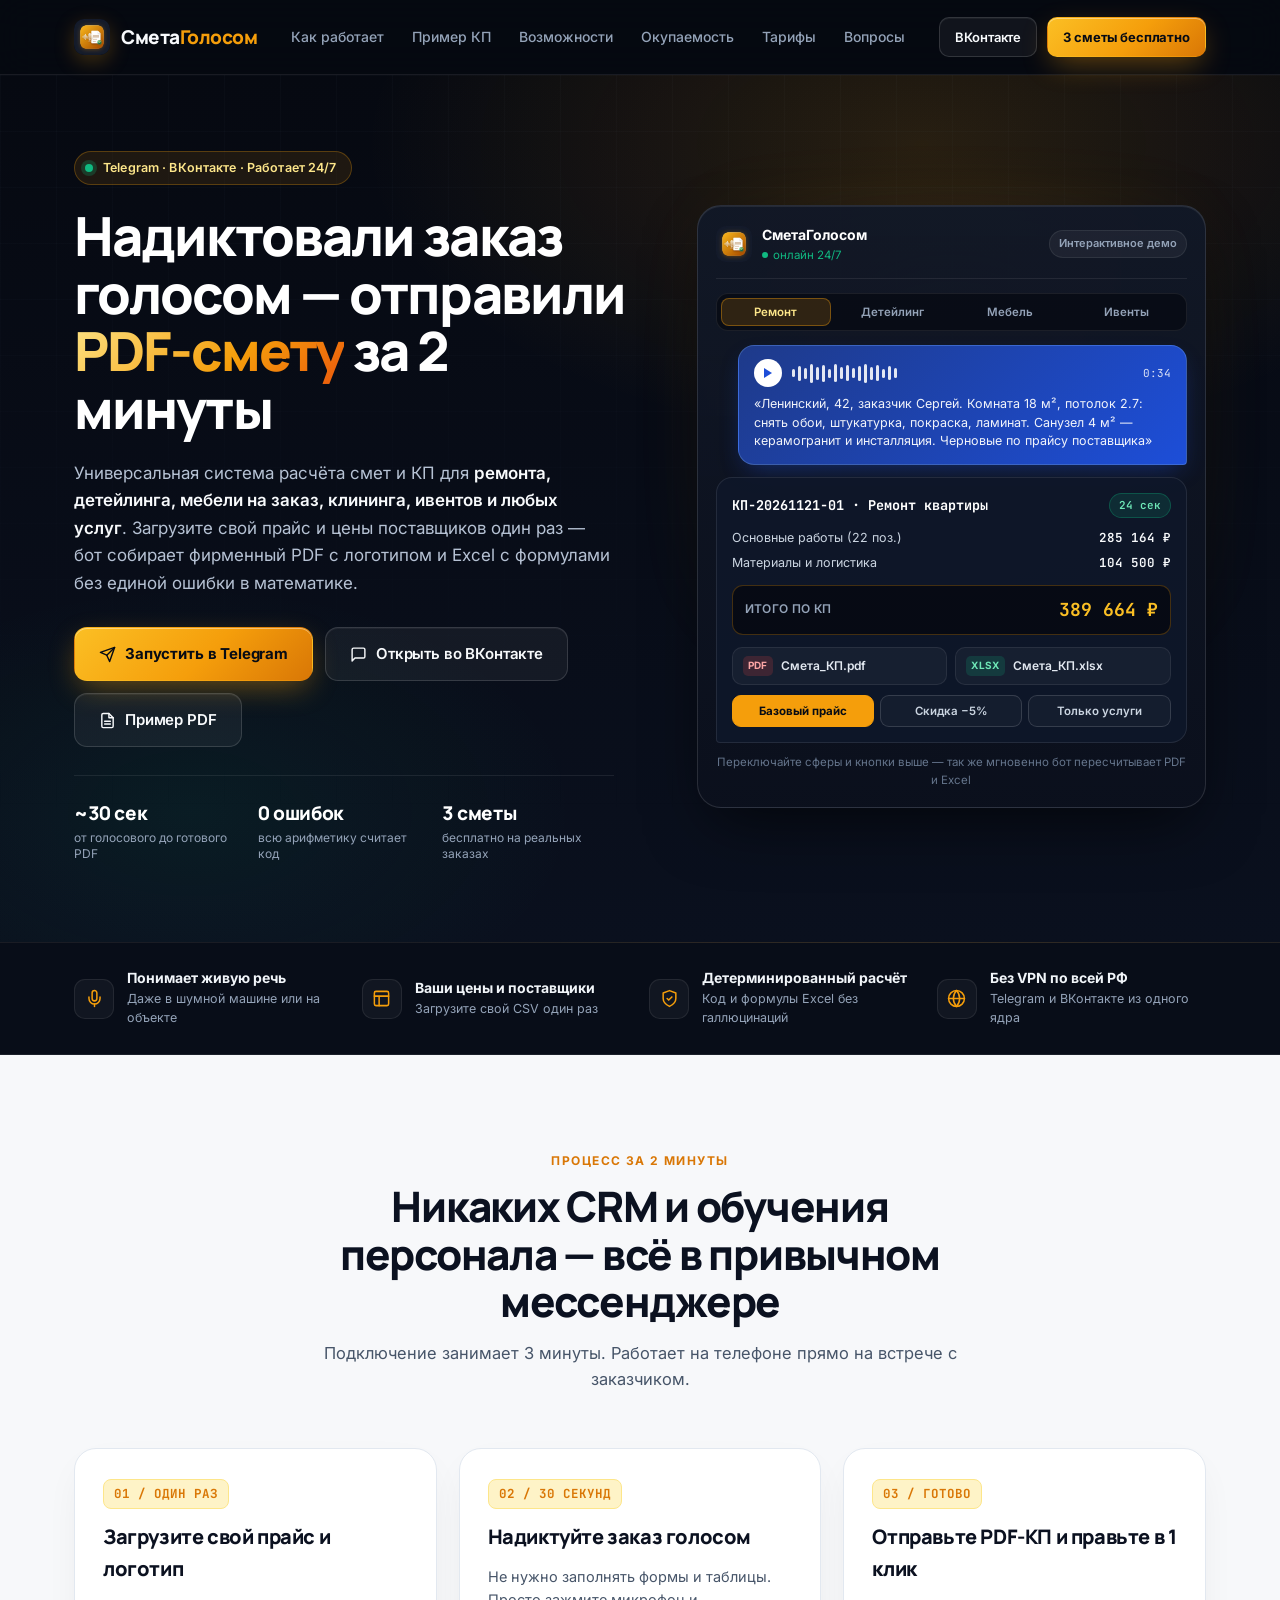
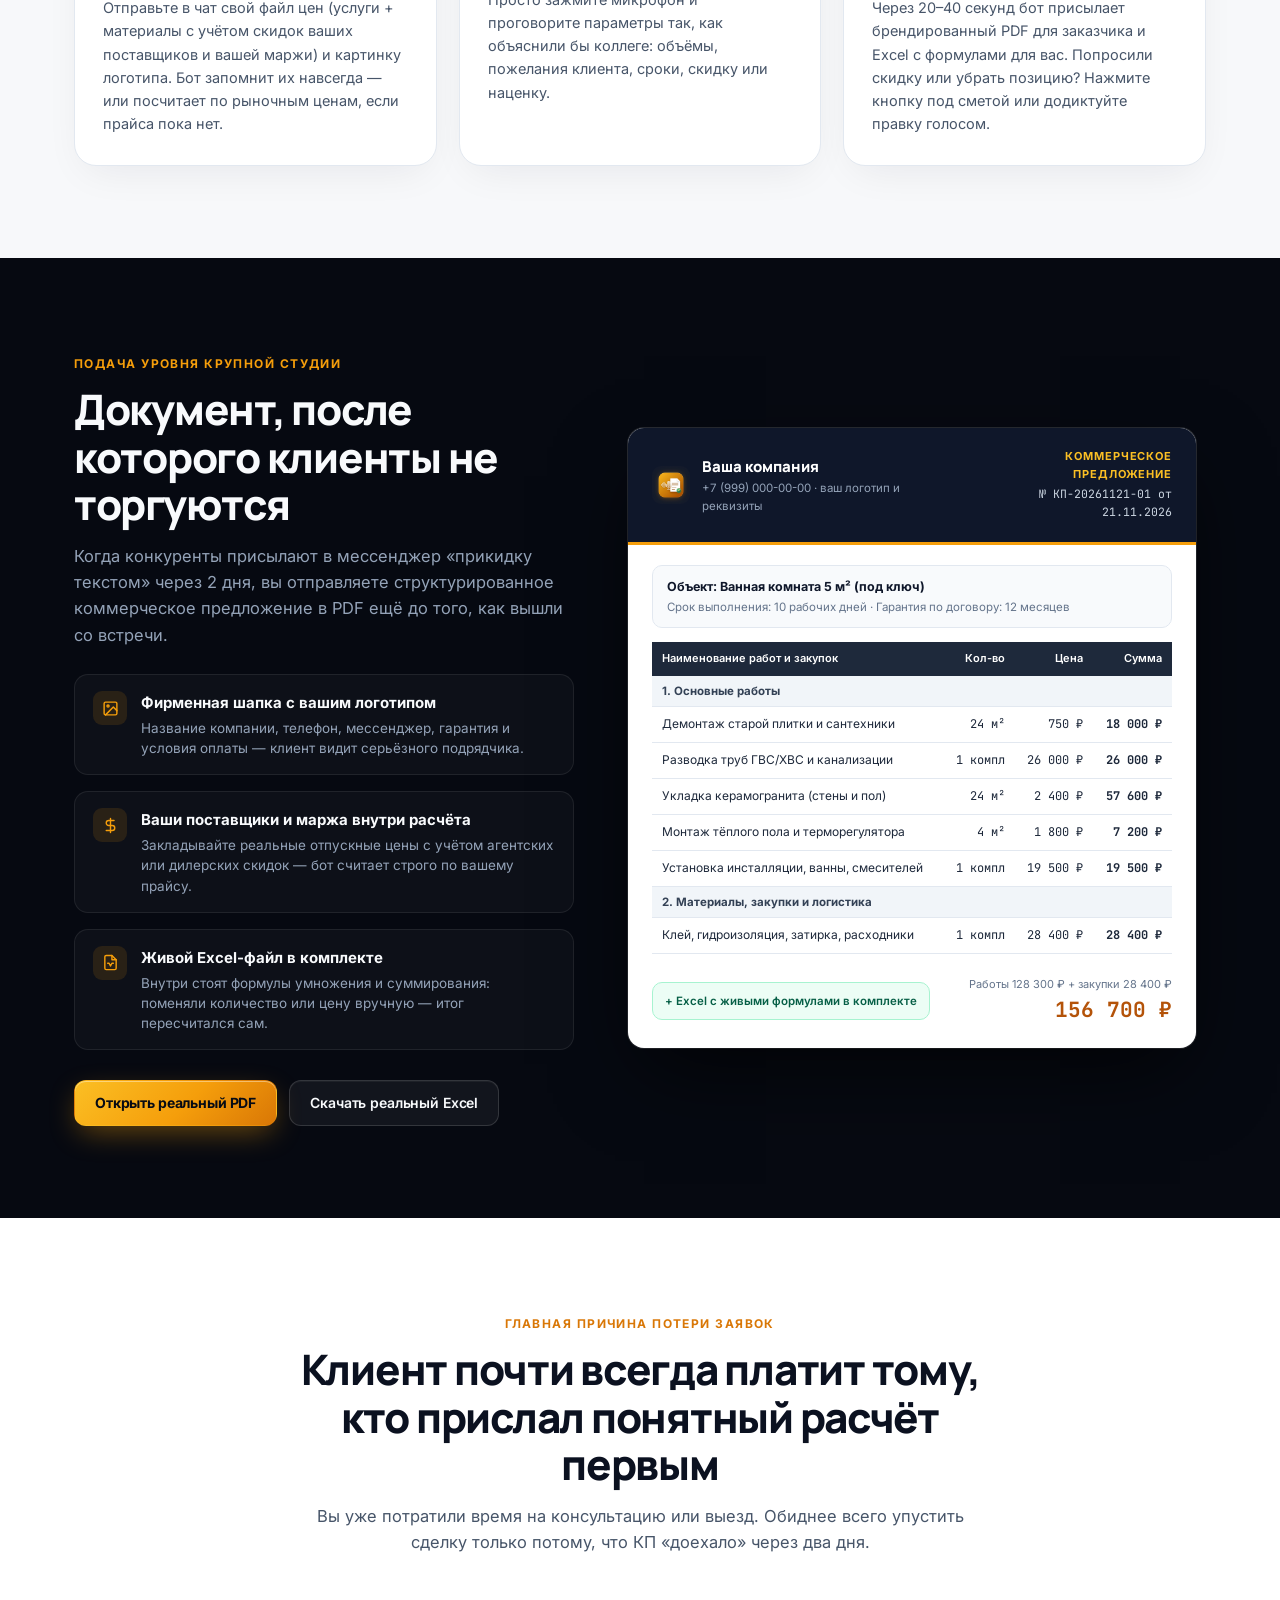
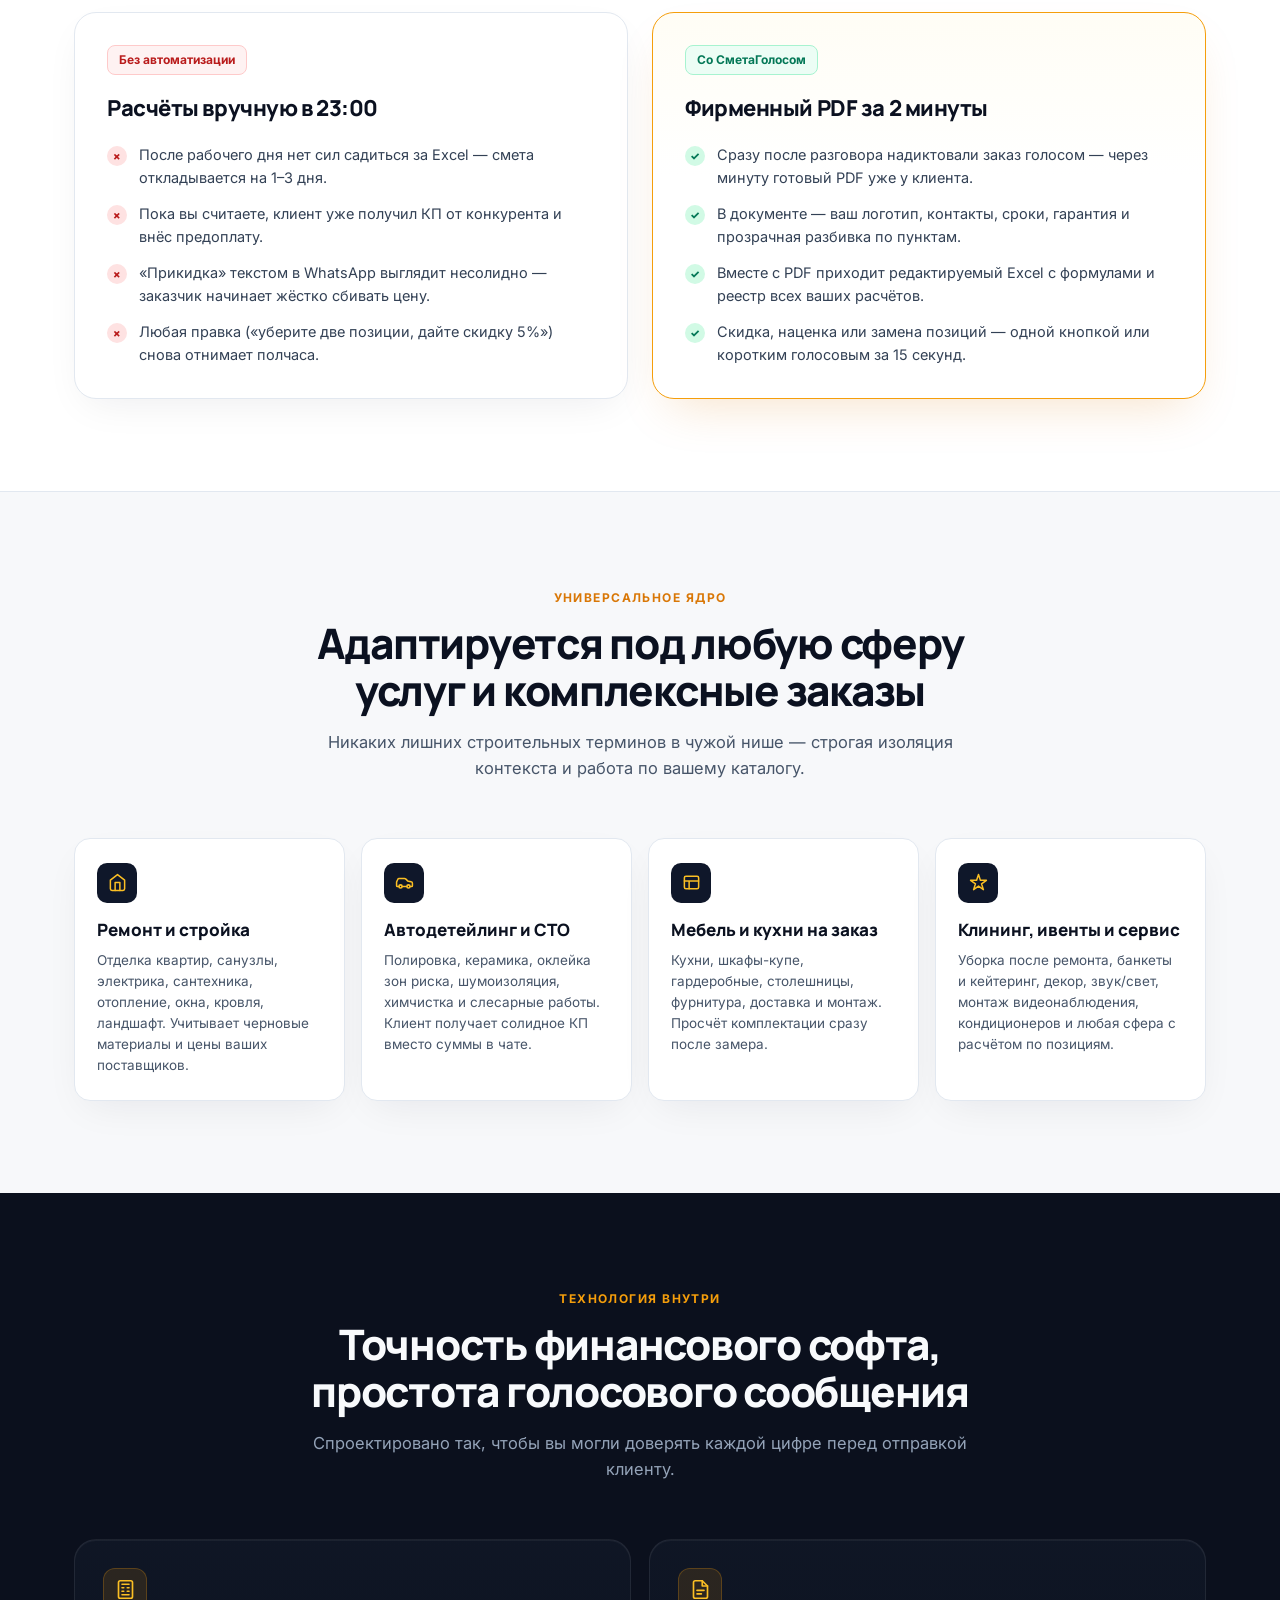
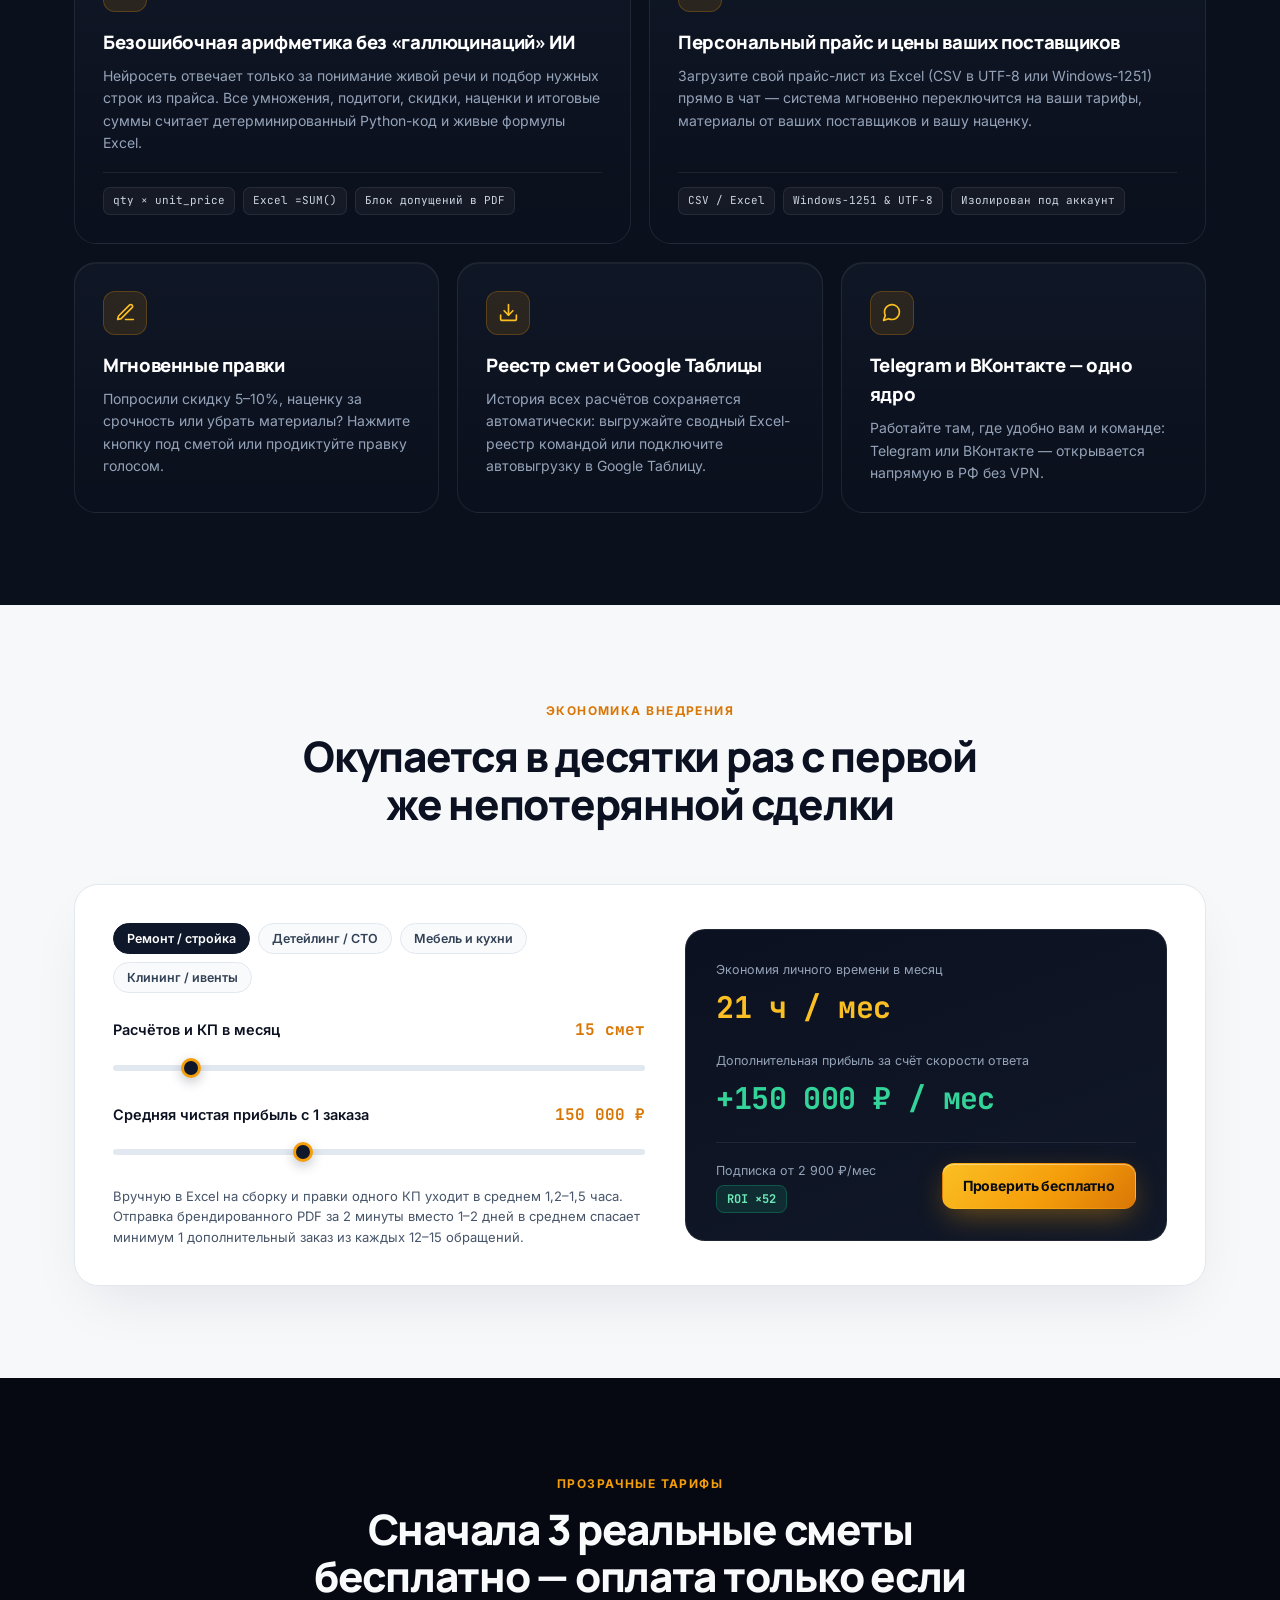
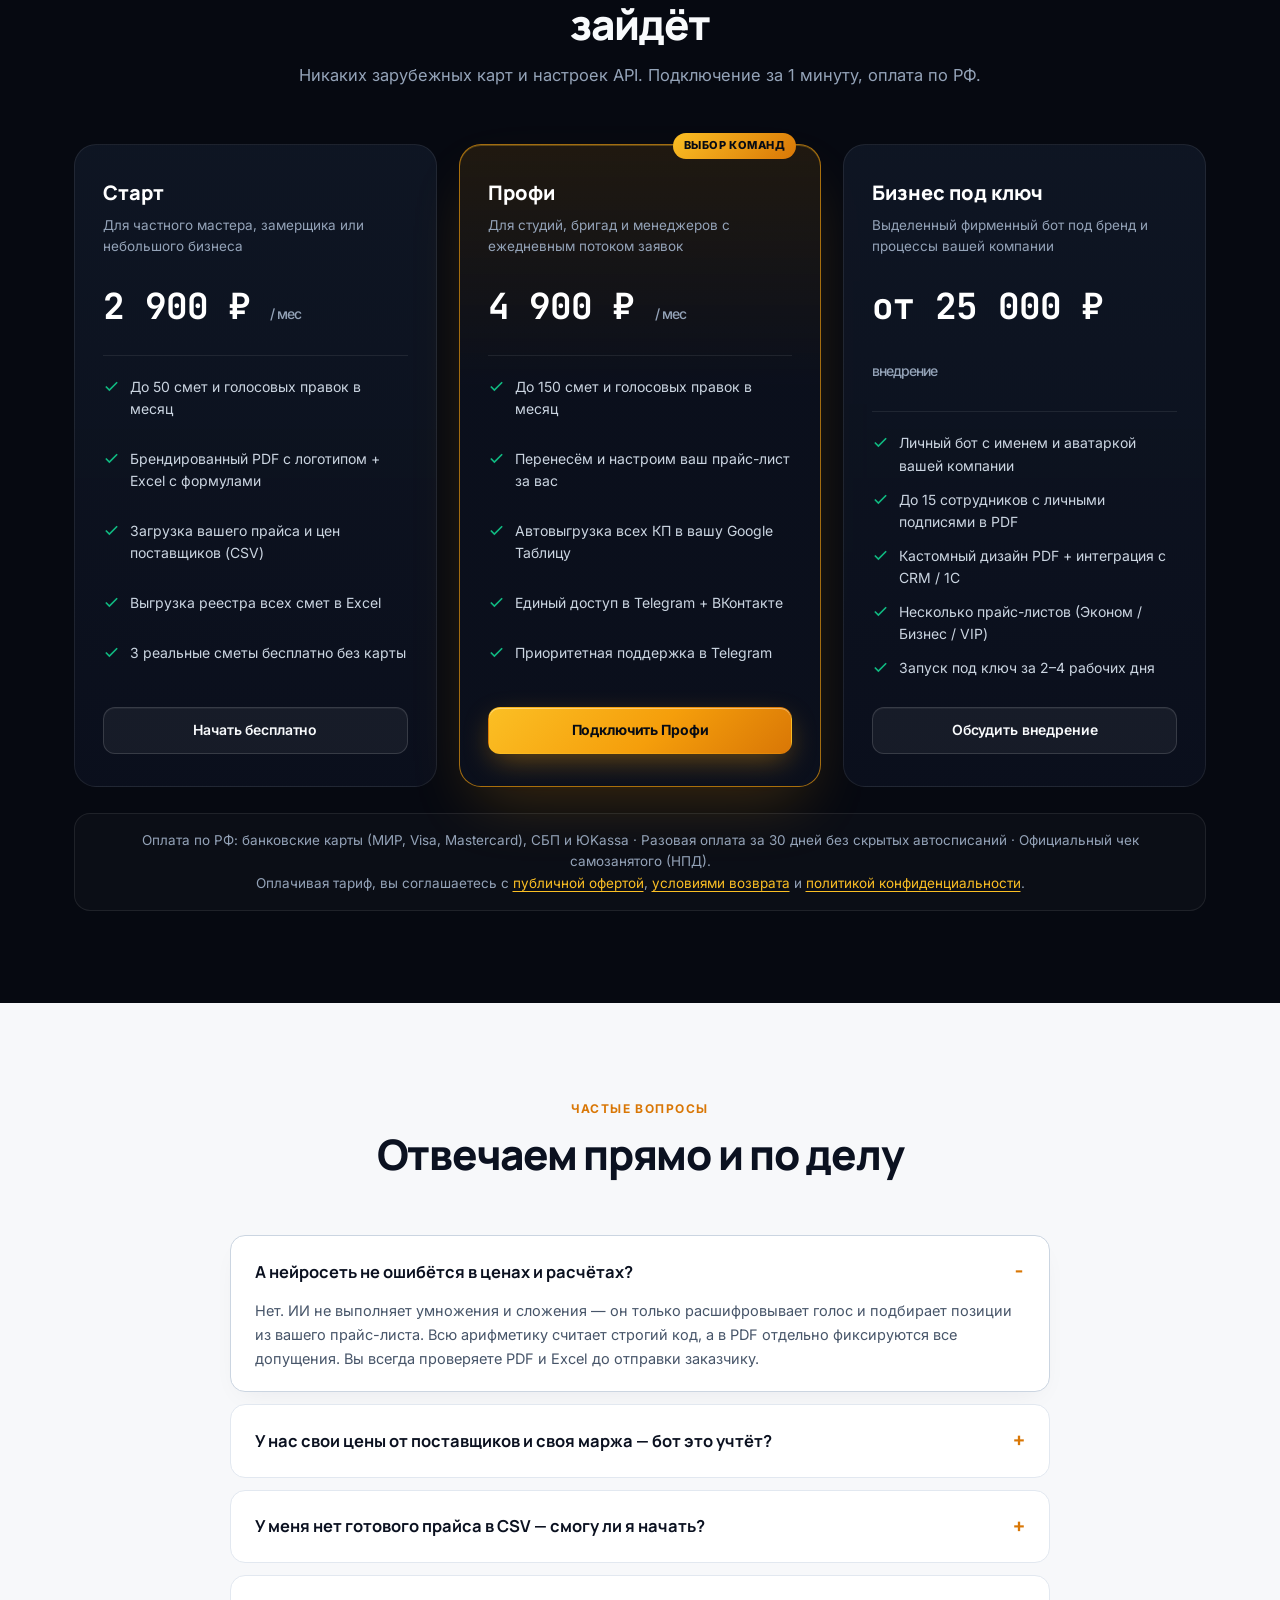
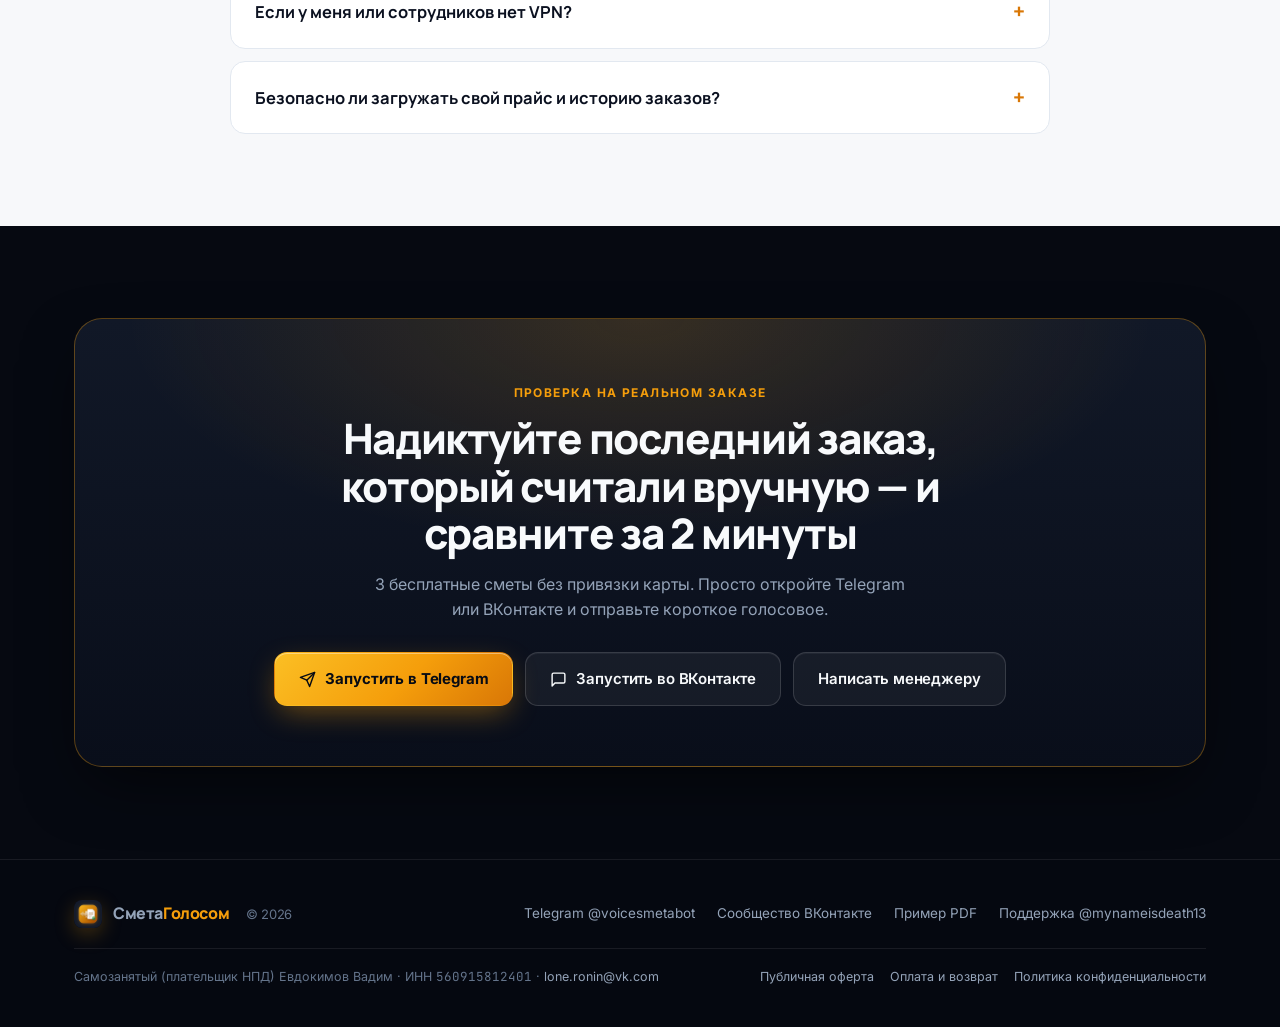
==== index.html @ 9406fbe1 "Add offer.html, privacy.html, and self-employed legal footer for YooKassa" ====
<!DOCTYPE html>
<html lang="ru">
<head>
  <meta charset="UTF-8" />
  <meta name="viewport" content="width=device-width, initial-scale=1.0" />
  <title>СметаГолосом — Профессиональные сметы и КП в PDF из голосового за 2 минуты</title>
  <link rel="icon" type="image/png" href="/favicon.png" />
  <meta property="og:type" content="website" />
  <meta property="og:url" content="https://smetagolosom.ru/" />
  <meta property="og:title" content="СметаГолосом — Смета и КП в PDF за 2 минуты из голосового" />
  <meta property="og:description" content="Надиктуйте заказ голосом в Telegram или ВКонтакте — система посчитает по вашему прайсу и выдаст брендированный PDF с логотипом и Excel с формулами. 3 сметы бесплатно." />
  <meta property="og:image" content="https://smetagolosom.ru/og-preview.jpg" />
  <meta name="description" content="Универсальный сервис автоматизации смет и коммерческих предложений в Telegram и ВКонтакте для ремонта, строительства, детейлинга, мебели, клининга, ивентов и любых услуг." />
  <link rel="preconnect" href="https://fonts.googleapis.com" />
  <link rel="preconnect" href="https://fonts.gstatic.com" crossorigin />
  <link href="https://fonts.googleapis.com/css2?family=Inter:wght@400;500;600;700&family=JetBrains+Mono:wght@500;600;700&family=Manrope:wght@600;700;800&display=swap" rel="stylesheet" />
  <style>
    :root {
      --bg-0: #060911;
      --bg-1: #0B101D;
      --bg-2: #111827;
      --bg-elev: rgba(17, 24, 39, 0.72);
      --surface-light: #F7F8FA;
      --surface-white: #FFFFFF;
      --gold: #F59E0B;
      --gold-bright: #FBBF24;
      --gold-deep: #D97706;
      --gold-soft: rgba(245, 158, 11, 0.12);
      --gold-ring: rgba(245, 158, 11, 0.34);
      --emerald: #10B981;
      --emerald-soft: rgba(16, 185, 129, 0.14);
      --blue-vk: #3B82F6;
      --text-primary: #F8FAFC;
      --text-secondary: #94A3B8;
      --text-tertiary: #64748B;
      --ink-dark: #0B1120;
      --ink-muted: #475569;
      --line-dark: rgba(255, 255, 255, 0.08);
      --line-dark-strong: rgba(255, 255, 255, 0.14);
      --line-light: #E2E8F0;
      --radius-sm: 10px;
      --radius-md: 16px;
      --radius-lg: 22px;
      --radius-xl: 28px;
      --shadow-card: 0 24px 64px -16px rgba(0, 0, 0, 0.65);
      --shadow-soft: 0 14px 40px -12px rgba(11, 17, 32, 0.08);
      --font-display: 'Manrope', -apple-system, BlinkMacSystemFont, sans-serif;
      --font-sans: 'Inter', -apple-system, BlinkMacSystemFont, 'Segoe UI', sans-serif;
      --font-mono: 'JetBrains Mono', ui-monospace, SFMono-Regular, monospace;
    }

    *, *::before, *::after { box-sizing: border-box; margin: 0; padding: 0; }
    html { scroll-behavior: smooth; }
    body {
      font-family: var(--font-sans);
      background: var(--bg-0);
      color: var(--text-primary);
      line-height: 1.58;
      -webkit-font-smoothing: antialiased;
      -moz-osx-font-smoothing: grayscale;
      overflow-x: hidden;
    }
    a { color: inherit; text-decoration: none; }
    button { font-family: inherit; }

    .mono { font-family: var(--font-mono); font-variant-numeric: tabular-nums; }
    .num { font-variant-numeric: tabular-nums; }
    .container { max-width: 1180px; margin: 0 auto; padding: 0 24px; }

    /* Subtle noise sheen for premium dark surfaces */
    .noise-bg {
      position: relative;
    }
    .noise-bg::before {
      content: "";
      position: absolute;
      inset: 0;
      pointer-events: none;
      opacity: 0.03;
      background-image: radial-gradient(rgba(255,255,255,0.6) 0.5px, transparent 0.5px);
      background-size: 16px 16px;
    }

    /* Reveal animation */
    .reveal {
      opacity: 0;
      transform: translateY(18px);
      transition: opacity 0.6s cubic-bezier(0.22, 1, 0.36, 1), transform 0.6s cubic-bezier(0.22, 1, 0.36, 1);
    }
    .reveal.visible {
      opacity: 1;
      transform: translateY(0);
    }
    @media (prefers-reduced-motion: reduce) {
      .reveal { opacity: 1; transform: none; transition: none; }
    }

    /* NAVIGATION */
    .nav {
      position: sticky;
      top: 0;
      z-index: 60;
      background: rgba(6, 9, 17, 0.78);
      backdrop-filter: blur(18px);
      -webkit-backdrop-filter: blur(18px);
      border-bottom: 1px solid var(--line-dark);
    }
    .nav-inner {
      display: flex;
      align-items: center;
      justify-content: space-between;
      height: 74px;
      gap: 20px;
    }
    .brand {
      display: inline-flex;
      align-items: center;
      gap: 11px;
      font-family: var(--font-display);
      font-weight: 800;
      font-size: 19px;
      letter-spacing: -0.025em;
    }
    .brand img {
      width: 36px;
      height: 36px;
      border-radius: 10px;
      box-shadow: 0 6px 20px rgba(245, 158, 11, 0.25);
      display: block;
    }
    .brand-accent { color: var(--gold); }
    .nav-links {
      display: flex;
      align-items: center;
      gap: 28px;
      font-size: 14px;
      color: var(--text-secondary);
      font-weight: 500;
    }
    .nav-links a {
      transition: color 0.18s ease;
    }
    .nav-links a:hover { color: var(--text-primary); }
    .nav-actions { display: flex; align-items: center; gap: 10px; }

    /* BUTTONS */
    .btn {
      display: inline-flex;
      align-items: center;
      justify-content: center;
      gap: 9px;
      padding: 11px 20px;
      border-radius: 12px;
      font-weight: 600;
      font-size: 14px;
      letter-spacing: -0.01em;
      cursor: pointer;
      border: 1px solid transparent;
      transition: transform 0.18s ease, box-shadow 0.22s ease, background 0.2s ease, border-color 0.2s ease;
      white-space: nowrap;
    }
    .btn svg { width: 17px; height: 17px; flex-shrink: 0; }
    .btn:active { transform: translateY(1px); }

    .btn-primary {
      background: linear-gradient(135deg, #FBBF24 0%, #F59E0B 55%, #D97706 100%);
      color: #070B14;
      font-weight: 700;
      box-shadow: 0 10px 30px -6px rgba(245, 158, 11, 0.45), inset 0 1px 0 rgba(255, 255, 255, 0.4);
    }
    .btn-primary:hover {
      transform: translateY(-1.5px);
      box-shadow: 0 16px 38px -6px rgba(245, 158, 11, 0.6), inset 0 1px 0 rgba(255, 255, 255, 0.5);
    }
    .btn-glass {
      background: rgba(255, 255, 255, 0.05);
      color: var(--text-primary);
      border-color: var(--line-dark-strong);
      box-shadow: inset 0 1px 0 rgba(255, 255, 255, 0.05);
    }
    .btn-glass:hover {
      background: rgba(255, 255, 255, 0.1);
      border-color: rgba(255, 255, 255, 0.22);
      transform: translateY(-1px);
    }
    .btn-outline-light {
      background: #FFFFFF;
      color: var(--ink-dark);
      border-color: var(--line-light);
      box-shadow: 0 2px 8px rgba(15, 23, 42, 0.05);
    }
    .btn-outline-light:hover {
      border-color: #CBD5E1;
      background: #F8FAFC;
    }
    .btn-lg { padding: 14px 24px; font-size: 15px; border-radius: 13px; }
    .btn-sm { padding: 9px 15px; font-size: 13px; border-radius: 10px; }

    /* Mobile nav button */
    .burger {
      display: none;
      width: 40px; height: 40px;
      border-radius: 10px;
      border: 1px solid var(--line-dark-strong);
      background: rgba(255,255,255,0.04);
      color: #fff;
      align-items: center; justify-content: center;
      cursor: pointer;
    }
    .mobile-drawer {
      display: none;
      background: rgba(11, 16, 29, 0.98);
      border-bottom: 1px solid var(--line-dark);
      padding: 16px 24px 22px;
    }
    .mobile-drawer.open { display: grid; gap: 12px; }
    .mobile-drawer a { padding: 8px 0; font-size: 15px; color: #CBD5E1; font-weight: 500; }

    /* HERO */
    .hero {
      position: relative;
      padding: 76px 0 80px;
      background:
        radial-gradient(ellipse 68% 54% at 72% 8%, rgba(245, 158, 11, 0.14), transparent 64%),
        radial-gradient(ellipse 46% 40% at 15% 85%, rgba(16, 185, 129, 0.08), transparent 65%),
        linear-gradient(180deg, #060911 0%, #0A101E 100%);
      border-bottom: 1px solid var(--line-dark);
    }
    .hero::after {
      content: "";
      position: absolute;
      inset: 0;
      pointer-events: none;
      background-image:
        linear-gradient(rgba(148, 163, 184, 0.04) 1px, transparent 1px),
        linear-gradient(90deg, rgba(148, 163, 184, 0.04) 1px, transparent 1px);
      background-size: 56px 56px;
      mask-image: linear-gradient(180deg, rgba(0,0,0,0.8) 0%, transparent 90%);
      -webkit-mask-image: linear-gradient(180deg, rgba(0,0,0,0.8) 0%, transparent 90%);
    }
    .hero-grid {
      position: relative;
      z-index: 2;
      display: grid;
      grid-template-columns: 1.06fr 0.94fr;
      gap: 48px;
      align-items: center;
    }
    .eyebrow {
      display: inline-flex;
      align-items: center;
      gap: 10px;
      padding: 6px 14px 6px 10px;
      border-radius: 999px;
      background: rgba(245, 158, 11, 0.1);
      border: 1px solid rgba(245, 158, 11, 0.28);
      color: #FDE68A;
      font-size: 12.5px;
      font-weight: 600;
      letter-spacing: 0.01em;
      margin-bottom: 22px;
    }
    .live-dot {
      width: 8px; height: 8px;
      border-radius: 50%;
      background: var(--emerald);
      box-shadow: 0 0 0 4px rgba(16, 185, 129, 0.22);
      animation: livePulse 2.4s infinite;
    }
    @keyframes livePulse {
      0%, 100% { box-shadow: 0 0 0 3px rgba(16, 185, 129, 0.22); }
      50% { box-shadow: 0 0 0 7px rgba(16, 185, 129, 0.06); }
    }
    h1 {
      font-family: var(--font-display);
      font-size: clamp(34px, 4.3vw, 54px);
      font-weight: 800;
      line-height: 1.07;
      letter-spacing: -0.035em;
      margin-bottom: 22px;
      color: #FFFFFF;
    }
    h1 .grad-gold {
      background: linear-gradient(135deg, #FDE68A 0%, #F59E0B 60%, #EA580C 100%);
      -webkit-background-clip: text;
      -webkit-text-fill-color: transparent;
      background-clip: text;
    }
    .hero-sub {
      font-size: 17px;
      line-height: 1.62;
      color: #B6C2D4;
      max-width: 540px;
      margin-bottom: 30px;
    }
    .hero-sub strong { color: #F8FAFC; font-weight: 600; }
    .hero-cta {
      display: flex;
      flex-wrap: wrap;
      gap: 12px;
      margin-bottom: 28px;
    }
    .hero-proof {
      display: grid;
      grid-template-columns: repeat(3, minmax(0, 1fr));
      gap: 12px;
      padding-top: 22px;
      border-top: 1px solid var(--line-dark);
      max-width: 540px;
    }
    .proof-item { display: flex; flex-direction: column; gap: 2px; }
    .proof-val {
      font-family: var(--font-display);
      font-weight: 800;
      font-size: 19px;
      color: #FFFFFF;
      letter-spacing: -0.02em;
    }
    .proof-lbl { font-size: 12px; color: var(--text-secondary); line-height: 1.35; }

    /* INTERACTIVE SIMULATOR CONSOLE (HERO RIGHT) */
    .console-wrap {
      position: relative;
    }
    .console-glow {
      position: absolute;
      inset: -18px;
      background: radial-gradient(circle at 50% 35%, rgba(245, 158, 11, 0.16), transparent 68%);
      filter: blur(24px);
      z-index: 0;
      pointer-events: none;
    }
    .console {
      position: relative;
      z-index: 1;
      background: linear-gradient(180deg, rgba(17, 24, 39, 0.94) 0%, rgba(11, 16, 29, 0.98) 100%);
      border: 1px solid rgba(255, 255, 255, 0.12);
      border-radius: 24px;
      padding: 18px;
      box-shadow: var(--shadow-card), inset 0 1px 0 rgba(255, 255, 255, 0.08);
    }
    .console-bar {
      display: flex;
      align-items: center;
      justify-content: space-between;
      gap: 10px;
      padding-bottom: 14px;
      margin-bottom: 14px;
      border-bottom: 1px solid var(--line-dark);
    }
    .bot-id { display: flex; align-items: center; gap: 10px; }
    .bot-id img {
      width: 36px; height: 36px; border-radius: 10px;
    }
    .bot-id-name { font-weight: 700; font-size: 14px; color: #fff; }
    .bot-id-sub { font-size: 11.5px; color: var(--emerald); display: flex; align-items: center; gap: 5px; }
    .bot-id-sub::before {
      content: ""; width: 6px; height: 6px; border-radius: 50%; background: var(--emerald);
    }
    .channel-badges {
      display: flex; gap: 6px;
    }
    .ch-pill {
      font-size: 11px; font-weight: 600;
      padding: 4px 9px; border-radius: 999px;
      background: rgba(255, 255, 255, 0.05);
      border: 1px solid var(--line-dark);
      color: var(--text-secondary);
    }

    /* Niche switcher tabs inside simulator */
    .niche-tabs {
      display: grid;
      grid-template-columns: repeat(4, 1fr);
      gap: 6px;
      background: rgba(6, 9, 17, 0.72);
      border: 1px solid var(--line-dark);
      border-radius: 12px;
      padding: 4px;
      margin-bottom: 14px;
    }
    .niche-tab {
      border: none;
      background: transparent;
      color: var(--text-secondary);
      font-size: 11.5px;
      font-weight: 600;
      padding: 7px 6px;
      border-radius: 8px;
      cursor: pointer;
      transition: all 0.18s ease;
    }
    .niche-tab:hover { color: #fff; }
    .niche-tab.active {
      background: rgba(245, 158, 11, 0.16);
      color: #FDE68A;
      box-shadow: inset 0 0 0 1px rgba(245, 158, 11, 0.38);
    }

    .voice-bubble {
      background: linear-gradient(135deg, #1E3A8A 0%, #1D4ED8 100%);
      border: 1px solid rgba(147, 197, 253, 0.25);
      border-radius: 16px 16px 4px 16px;
      padding: 13px 15px;
      margin-bottom: 12px;
      margin-left: 22px;
      box-shadow: 0 10px 24px -8px rgba(29, 78, 216, 0.45);
    }
    .voice-head {
      display: flex;
      align-items: center;
      gap: 10px;
      margin-bottom: 8px;
    }
    .play-circle {
      width: 28px; height: 28px; border-radius: 50%;
      background: #FFFFFF; color: #1D4ED8;
      display: grid; place-items: center;
      flex-shrink: 0;
    }
    .wave {
      display: flex; align-items: center; gap: 3px; height: 20px; flex: 1;
    }
    .wave i {
      display: block; width: 3px; border-radius: 99px;
      background: rgba(255, 255, 255, 0.88);
      animation: waveBeat 1.8s ease-in-out infinite;
    }
    .wave i:nth-child(odd) { animation-delay: 0.25s; }
    .wave i:nth-child(3n) { animation-delay: 0.55s; }
    @keyframes waveBeat {
      0%, 100% { opacity: 0.48; transform: scaleY(0.82); }
      50% { opacity: 1; transform: scaleY(1.06); }
    }
    .voice-dur { font-size: 11px; color: rgba(255, 255, 255, 0.85); }
    .voice-quote {
      font-size: 12.5px;
      line-height: 1.48;
      color: rgba(255, 255, 255, 0.94);
    }

    .bot-reply {
      background: rgba(15, 23, 42, 0.92);
      border: 1px solid rgba(255, 255, 255, 0.09);
      border-radius: 16px 16px 16px 4px;
      padding: 15px;
    }
    .reply-head {
      display: flex;
      justify-content: space-between;
      align-items: center;
      gap: 8px;
      margin-bottom: 10px;
    }
    .reply-id { font-weight: 700; font-size: 13.5px; color: #FFFFFF; }
    .reply-speed {
      font-size: 11px; font-weight: 600;
      padding: 3px 9px; border-radius: 999px;
      background: var(--emerald-soft);
      color: #6EE7B7;
      border: 1px solid rgba(16, 185, 129, 0.28);
    }
    .reply-rows {
      display: grid;
      gap: 5px;
      font-size: 12.5px;
      color: #CBD5E1;
      margin-bottom: 12px;
    }
    .reply-row {
      display: flex;
      justify-content: space-between;
      gap: 10px;
    }
    .reply-row strong { color: #F8FAFC; font-weight: 600; }
    .reply-row.disc strong, .reply-row.disc span { color: #34D399; }

    .reply-total {
      display: flex;
      justify-content: space-between;
      align-items: center;
      padding: 10px 12px;
      border-radius: 11px;
      background: rgba(6, 9, 17, 0.85);
      border: 1px solid rgba(245, 158, 11, 0.25);
      margin-bottom: 12px;
    }
    .reply-total-lbl { font-size: 12px; font-weight: 600; color: var(--text-secondary); letter-spacing: 0.03em; text-transform: uppercase; }
    .reply-total-val { font-size: 18px; font-weight: 700; color: var(--gold-bright); }

    .reply-files {
      display: grid;
      grid-template-columns: 1fr 1fr;
      gap: 8px;
      margin-bottom: 10px;
    }
    .file-pill {
      display: flex; align-items: center; gap: 8px;
      padding: 8px 10px; border-radius: 10px;
      background: rgba(255, 255, 255, 0.04);
      border: 1px solid var(--line-dark);
      font-size: 12px; font-weight: 600; color: #E2E8F0;
      transition: border-color 0.18s, background 0.18s;
    }
    .file-pill:hover {
      border-color: var(--gold-ring);
      background: rgba(245, 158, 11, 0.08);
      color: #FDE68A;
    }
    .file-tag {
      font-size: 10px; font-weight: 700;
      padding: 2px 5px; border-radius: 5px;
      letter-spacing: 0.04em;
    }
    .tag-pdf { background: rgba(239, 68, 68, 0.18); color: #FCA5A5; }
    .tag-xls { background: rgba(16, 185, 129, 0.18); color: #6EE7B7; }

    .sim-controls {
      display: grid;
      grid-template-columns: repeat(3, 1fr);
      gap: 6px;
    }
    .sim-btn {
      padding: 8px 6px;
      border-radius: 9px;
      border: 1px solid var(--line-dark-strong);
      background: rgba(255, 255, 255, 0.03);
      color: #CBD5E1;
      font-size: 11.5px;
      font-weight: 600;
      cursor: pointer;
      transition: all 0.16s ease;
    }
    .sim-btn:hover { border-color: rgba(245, 158, 11, 0.45); color: #fff; }
    .sim-btn.active {
      background: var(--gold);
      color: #070B14;
      border-color: var(--gold);
      font-weight: 700;
    }
    .console-caption {
      text-align: center;
      font-size: 11.5px;
      color: var(--text-tertiary);
      margin-top: 10px;
    }

    /* TRUST STRIP */
    .trust-strip {
      background: #080D18;
      border-bottom: 1px solid var(--line-dark);
      padding: 26px 0;
    }
    .trust-grid {
      display: grid;
      grid-template-columns: repeat(4, 1fr);
      gap: 18px;
    }
    .trust-cell {
      display: flex;
      align-items: center;
      gap: 13px;
    }
    .trust-ic {
      width: 40px; height: 40px;
      border-radius: 11px;
      background: rgba(255, 255, 255, 0.04);
      border: 1px solid var(--line-dark);
      color: var(--gold);
      display: grid; place-items: center;
      flex-shrink: 0;
    }
    .trust-ic svg { width: 19px; height: 19px; }
    .trust-t { font-weight: 700; font-size: 14px; color: #F1F5F9; line-height: 1.25; }
    .trust-s { font-size: 12.5px; color: var(--text-secondary); margin-top: 2px; }

    /* SECTIONS COMMON */
    section { padding: 92px 0; }
    .sec-light { background: var(--surface-light); color: var(--ink-dark); }
    .sec-white { background: var(--surface-white); color: var(--ink-dark); }
    .sec-dark { background: var(--bg-0); color: var(--text-primary); }
    .sec-dark-alt { background: var(--bg-1); color: var(--text-primary); }

    .sec-head {
      max-width: 700px;
      margin: 0 auto 56px;
      text-align: center;
    }
    .kicker {
      display: inline-block;
      font-size: 12px;
      font-weight: 700;
      text-transform: uppercase;
      letter-spacing: 0.12em;
      color: var(--gold-deep);
      margin-bottom: 12px;
    }
    .sec-dark .kicker, .sec-dark-alt .kicker { color: var(--gold); }
    h2 {
      font-family: var(--font-display);
      font-size: clamp(28px, 3.4vw, 42px);
      font-weight: 800;
      letter-spacing: -0.03em;
      line-height: 1.13;
      margin-bottom: 14px;
    }
    .sec-sub {
      font-size: 16.5px;
      line-height: 1.6;
      color: var(--ink-muted);
    }
    .sec-dark .sec-sub, .sec-dark-alt .sec-sub { color: var(--text-secondary); }

    /* 3-STEP WORKFLOW */
    .steps-grid {
      display: grid;
      grid-template-columns: repeat(3, 1fr);
      gap: 22px;
    }
    .step-card {
      background: #FFFFFF;
      border: 1px solid var(--line-light);
      border-radius: var(--radius-lg);
      padding: 30px 28px;
      box-shadow: var(--shadow-soft);
      position: relative;
      display: flex;
      flex-direction: column;
      gap: 12px;
    }
    .step-num {
      font-family: var(--font-mono);
      font-size: 12.5px;
      font-weight: 700;
      color: var(--gold-deep);
      background: #FEF3C7;
      border: 1px solid #FDE68A;
      width: fit-content;
      padding: 4px 10px;
      border-radius: 8px;
    }
    .step-card h3 {
      font-family: var(--font-display);
      font-size: 20px;
      font-weight: 800;
      letter-spacing: -0.02em;
      color: var(--ink-dark);
    }
    .step-card p { font-size: 14.5px; color: var(--ink-muted); line-height: 1.6; }

    /* DOCUMENT SHOWCASE SECTION */
    .doc-grid {
      display: grid;
      grid-template-columns: 0.92fr 1.08fr;
      gap: 44px;
      align-items: center;
    }
    .doc-points { display: grid; gap: 16px; margin: 26px 0 30px; }
    .doc-point {
      display: flex; gap: 14px; align-items: flex-start;
      padding: 16px 18px;
      border-radius: 14px;
      background: rgba(255, 255, 255, 0.03);
      border: 1px solid var(--line-dark);
    }
    .doc-point-ic {
      width: 34px; height: 34px; border-radius: 9px;
      background: var(--gold-soft);
      color: var(--gold);
      display: grid; place-items: center;
      flex-shrink: 0;
    }
    .doc-point-ic svg { width: 17px; height: 17px; }
    .doc-point h4 { font-size: 15px; font-weight: 700; color: #F8FAFC; margin-bottom: 3px; }
    .doc-point p { font-size: 13.5px; color: var(--text-secondary); line-height: 1.5; }

    /* Realistic Crisp A4 Paper Mockup */
    .paper-stage {
      position: relative;
      padding: 10px;
    }
    .paper-sheet {
      background: #FFFFFF;
      color: #0F172A;
      border-radius: 16px;
      overflow: hidden;
      box-shadow: 0 32px 80px -16px rgba(0, 0, 0, 0.72), 0 0 0 1px rgba(255, 255, 255, 0.14);
    }
    .paper-top {
      background: #0F172A;
      color: #FFFFFF;
      padding: 20px 24px;
      display: flex;
      justify-content: space-between;
      align-items: center;
      gap: 12px;
      border-bottom: 3px solid var(--gold);
    }
    .paper-brand { display: flex; align-items: center; gap: 12px; }
    .paper-brand img { width: 38px; height: 38px; border-radius: 9px; }
    .paper-brand-title { font-family: var(--font-display); font-weight: 800; font-size: 15px; }
    .paper-brand-sub { font-size: 11.5px; color: #94A3B8; }
    .paper-doc-meta { text-align: right; }
    .paper-doc-type { font-size: 11px; font-weight: 700; letter-spacing: 0.08em; color: var(--gold-bright); }
    .paper-doc-num { font-size: 11.5px; color: #CBD5E1; margin-top: 2px; }
    .paper-body { padding: 20px 24px 22px; }
    .paper-obj {
      background: #F8FAFC;
      border: 1px solid #E2E8F0;
      border-radius: 10px;
      padding: 11px 14px;
      font-size: 12.5px;
      margin-bottom: 14px;
    }
    .paper-obj strong { color: #0F172A; }
    .paper-obj span { color: #64748B; display: block; margin-top: 2px; font-size: 11.5px; }
    .paper-table {
      width: 100%;
      border-collapse: collapse;
      font-size: 12px;
      margin-bottom: 14px;
    }
    .paper-table th {
      background: #1E293B;
      color: #FFFFFF;
      font-weight: 600;
      padding: 8px 10px;
      text-align: left;
      font-size: 11px;
    }
    .paper-table th.r, .paper-table td.r { text-align: right; }
    .paper-table td {
      padding: 8px 10px;
      border-bottom: 1px solid #E2E8F0;
      color: #1E293B;
    }
    .paper-table tr.sec td {
      background: #F1F5F9;
      font-weight: 700;
      color: #334155;
      font-size: 11.5px;
      padding: 6px 10px;
    }
    .paper-foot {
      display: flex;
      justify-content: space-between;
      align-items: center;
      gap: 14px;
      flex-wrap: wrap;
      padding-top: 8px;
    }
    .paper-xls-note {
      background: #ECFDF5;
      border: 1px solid #A7F3D0;
      color: #065F46;
      padding: 9px 12px;
      border-radius: 10px;
      font-size: 11.5px;
      font-weight: 600;
    }
    .paper-sum {
      text-align: right;
    }
    .paper-sum small { display: block; font-size: 11px; color: #64748B; }
    .paper-sum strong {
      font-family: var(--font-mono);
      font-size: 21px;
      font-weight: 700;
      color: #B45309;
    }

    /* BEFORE / AFTER */
    .compare-grid {
      display: grid;
      grid-template-columns: 1fr 1fr;
      gap: 24px;
    }
    .cmp-card {
      background: #FFFFFF;
      border: 1px solid var(--line-light);
      border-radius: var(--radius-lg);
      padding: 32px;
      box-shadow: var(--shadow-soft);
    }
    .cmp-card.after {
      border: 1.5px solid var(--gold);
      background: linear-gradient(180deg, #FFFDF5 0%, #FFFFFF 42%);
      box-shadow: 0 22px 50px -18px rgba(217, 119, 6, 0.22);
    }
    .cmp-tag {
      display: inline-flex;
      align-items: center;
      gap: 7px;
      font-size: 12px;
      font-weight: 700;
      padding: 5px 11px;
      border-radius: 8px;
      margin-bottom: 16px;
    }
    .cmp-tag.bad { background: #FEF2F2; color: #B91C1C; border: 1px solid #FECACA; }
    .cmp-tag.good { background: #ECFDF5; color: #047857; border: 1px solid #A7F3D0; }
    .cmp-card h3 {
      font-family: var(--font-display);
      font-size: 22px;
      font-weight: 800;
      letter-spacing: -0.02em;
      margin-bottom: 18px;
      color: var(--ink-dark);
    }
    .cmp-list { list-style: none; display: grid; gap: 14px; }
    .cmp-list li {
      display: flex; gap: 12px; align-items: flex-start;
      font-size: 14.5px; color: #334155; line-height: 1.55;
    }
    .cmp-dot {
      width: 20px; height: 20px; border-radius: 50%;
      display: grid; place-items: center;
      flex-shrink: 0; margin-top: 2px;
      font-size: 11px; font-weight: 800;
    }
    .cmp-dot.bad { background: #FEE2E2; color: #B91C1C; }
    .cmp-dot.good { background: #D1FAE5; color: #047857; }

    /* BENTO FEATURES */
    .bento-grid {
      display: grid;
      grid-template-columns: repeat(6, 1fr);
      gap: 18px;
    }
    .bento-card {
      grid-column: span 2;
      background: linear-gradient(180deg, rgba(17, 24, 39, 0.84) 0%, rgba(11, 16, 29, 0.92) 100%);
      border: 1px solid var(--line-dark);
      border-radius: var(--radius-lg);
      padding: 28px;
      display: flex;
      flex-direction: column;
      justify-content: space-between;
      gap: 18px;
      transition: border-color 0.22s ease, transform 0.22s ease;
      box-shadow: inset 0 1px 0 rgba(255, 255, 255, 0.05);
    }
    .bento-card.wide { grid-column: span 3; }
    .bento-card:hover {
      border-color: rgba(245, 158, 11, 0.38);
      transform: translateY(-2px);
    }
    .bento-ic {
      width: 44px; height: 44px;
      border-radius: 12px;
      background: var(--gold-soft);
      border: 1px solid rgba(245, 158, 11, 0.24);
      color: var(--gold-bright);
      display: grid; place-items: center;
      margin-bottom: 16px;
    }
    .bento-ic svg { width: 21px; height: 21px; }
    .bento-card h3 {
      font-family: var(--font-display);
      font-size: 18.5px;
      font-weight: 800;
      letter-spacing: -0.02em;
      margin-bottom: 8px;
      color: #FFFFFF;
    }
    .bento-card p { font-size: 14px; color: var(--text-secondary); line-height: 1.6; }
    .bento-meta {
      display: flex; flex-wrap: wrap; gap: 8px;
      padding-top: 14px;
      border-top: 1px solid var(--line-dark);
    }
    .meta-chip {
      font-family: var(--font-mono);
      font-size: 11px;
      padding: 4px 9px;
      border-radius: 7px;
      background: rgba(255, 255, 255, 0.04);
      border: 1px solid var(--line-dark);
      color: #CBD5E1;
    }

    /* NICHES GRID */
    .niches-grid {
      display: grid;
      grid-template-columns: repeat(4, 1fr);
      gap: 16px;
    }
    .niche-card {
      background: #FFFFFF;
      border: 1px solid var(--line-light);
      border-radius: var(--radius-md);
      padding: 24px 22px;
      box-shadow: var(--shadow-soft);
      transition: transform 0.2s ease, border-color 0.2s ease;
    }
    .niche-card:hover {
      transform: translateY(-2px);
      border-color: #CBD5E1;
    }
    .niche-card-ic {
      width: 40px; height: 40px;
      border-radius: 10px;
      background: #0F172A;
      color: var(--gold-bright);
      display: grid; place-items: center;
      margin-bottom: 14px;
    }
    .niche-card-ic svg { width: 19px; height: 19px; }
    .niche-card h3 {
      font-family: var(--font-display);
      font-size: 17px;
      font-weight: 800;
      color: var(--ink-dark);
      margin-bottom: 7px;
    }
    .niche-card p { font-size: 13.5px; color: var(--ink-muted); line-height: 1.55; }

    /* ROI CALCULATOR */
    .calc-shell {
      background: #FFFFFF;
      border: 1px solid var(--line-light);
      border-radius: 24px;
      padding: 38px;
      display: grid;
      grid-template-columns: 1.05fr 0.95fr;
      gap: 40px;
      align-items: center;
      box-shadow: 0 24px 60px -18px rgba(15, 23, 42, 0.1);
    }
    .calc-presets {
      display: flex; flex-wrap: wrap; gap: 8px; margin-bottom: 24px;
    }
    .preset-btn {
      padding: 7px 13px; border-radius: 999px;
      border: 1px solid var(--line-light);
      background: #F8FAFC; color: #334155;
      font-size: 12.5px; font-weight: 600; cursor: pointer;
      transition: all 0.16s ease;
    }
    .preset-btn:hover { border-color: #94A3B8; }
    .preset-btn.active {
      background: #0F172A; color: #FFFFFF; border-color: #0F172A;
    }
    .slider-block { margin-bottom: 24px; }
    .slider-top {
      display: flex; justify-content: space-between; align-items: baseline;
      margin-bottom: 10px;
    }
    .slider-top span:first-child { font-weight: 600; font-size: 14.5px; color: var(--ink-dark); }
    .slider-val { font-family: var(--font-mono); font-weight: 700; font-size: 16px; color: var(--gold-deep); }
    input[type="range"] {
      width: 100%;
      appearance: none;
      -webkit-appearance: none;
      height: 6px;
      border-radius: 99px;
      background: #E2E8F0;
      outline: none;
      cursor: pointer;
    }
    input[type="range"]::-webkit-slider-thumb {
      -webkit-appearance: none;
      width: 20px; height: 20px;
      border-radius: 50%;
      background: #0F172A;
      border: 3px solid var(--gold);
      box-shadow: 0 4px 12px rgba(15, 23, 42, 0.25);
      cursor: pointer;
    }
    .calc-note { font-size: 13px; color: var(--ink-muted); line-height: 1.55; }

    .calc-panel {
      background: linear-gradient(160deg, #0B1120 0%, #111827 100%);
      color: #FFFFFF;
      border-radius: 20px;
      padding: 30px;
      border: 1px solid rgba(255, 255, 255, 0.08);
      display: grid;
      gap: 20px;
    }
    .calc-row-lbl { font-size: 12.5px; color: var(--text-secondary); margin-bottom: 4px; }
    .calc-row-val {
      font-family: var(--font-mono);
      font-size: 30px;
      font-weight: 700;
      letter-spacing: -0.02em;
      color: var(--gold-bright);
    }
    .calc-row-val.green { color: #34D399; }
    .calc-foot {
      padding-top: 18px;
      border-top: 1px solid var(--line-dark);
      display: flex;
      justify-content: space-between;
      align-items: center;
      flex-wrap: wrap;
      gap: 12px;
    }
    .roi-badge {
      font-family: var(--font-mono);
      font-size: 12px;
      font-weight: 700;
      color: #6EE7B7;
      background: rgba(16, 185, 129, 0.14);
      border: 1px solid rgba(16, 185, 129, 0.3);
      padding: 5px 10px;
      border-radius: 8px;
    }

    /* PRICING */
    .price-grid {
      display: grid;
      grid-template-columns: repeat(3, 1fr);
      gap: 22px;
      align-items: stretch;
    }
    .price-card {
      background: linear-gradient(180deg, rgba(17, 24, 39, 0.84) 0%, rgba(11, 16, 29, 0.94) 100%);
      border: 1px solid var(--line-dark);
      border-radius: 22px;
      padding: 32px 28px;
      display: flex;
      flex-direction: column;
      position: relative;
    }
    .price-card.featured {
      border-color: rgba(245, 158, 11, 0.65);
      background: linear-gradient(180deg, rgba(245, 158, 11, 0.11) 0%, rgba(11, 16, 29, 0.96) 38%);
      box-shadow: 0 28px 64px -18px rgba(245, 158, 11, 0.24), inset 0 1px 0 rgba(251, 191, 36, 0.28);
    }
    .pop-pill {
      position: absolute;
      top: -12px;
      right: 24px;
      background: linear-gradient(135deg, #FBBF24, #D97706);
      color: #070B14;
      font-size: 11px;
      font-weight: 800;
      letter-spacing: 0.05em;
      text-transform: uppercase;
      padding: 4px 11px;
      border-radius: 999px;
    }
    .price-tier {
      font-family: var(--font-display);
      font-size: 20px;
      font-weight: 800;
      color: #FFFFFF;
      margin-bottom: 6px;
    }
    .price-desc {
      font-size: 13.5px;
      color: var(--text-secondary);
      min-height: 42px;
      margin-bottom: 20px;
    }
    .price-num {
      font-family: var(--font-mono);
      font-size: 36px;
      font-weight: 700;
      letter-spacing: -0.03em;
      color: #FFFFFF;
      padding-bottom: 20px;
      margin-bottom: 20px;
      border-bottom: 1px solid var(--line-dark);
    }
    .price-num small {
      font-family: var(--font-sans);
      font-size: 14px;
      font-weight: 500;
      color: var(--text-secondary);
    }
    .price-features {
      list-style: none;
      display: grid;
      gap: 12px;
      flex: 1;
      margin-bottom: 28px;
      font-size: 14px;
      color: #CBD5E1;
    }
    .price-features li {
      display: flex; gap: 10px; align-items: flex-start;
    }
    .price-features svg {
      width: 17px; height: 17px; color: var(--emerald); flex-shrink: 0; margin-top: 2px;
    }
    .price-card .btn { width: 100%; }

    /* FAQ */
    .faq-wrap {
      max-width: 820px;
      margin: 0 auto;
      display: grid;
      gap: 12px;
    }
    details {
      background: #FFFFFF;
      border: 1px solid var(--line-light);
      border-radius: 15px;
      padding: 20px 24px;
      transition: border-color 0.2s, box-shadow 0.2s;
    }
    details[open] {
      border-color: #CBD5E1;
      box-shadow: 0 10px 28px -12px rgba(15, 23, 42, 0.08);
    }
    summary {
      font-family: var(--font-display);
      font-weight: 700;
      font-size: 16.5px;
      color: var(--ink-dark);
      cursor: pointer;
      list-style: none;
      display: flex;
      justify-content: space-between;
      align-items: center;
      gap: 16px;
    }
    summary::-webkit-details-marker { display: none; }
    summary::after {
      content: "+";
      font-family: var(--font-mono);
      font-size: 20px;
      color: var(--gold-deep);
      font-weight: 600;
      flex-shrink: 0;
    }
    details[open] summary::after { content: "−"; }
    details p {
      margin-top: 12px;
      font-size: 14.5px;
      color: var(--ink-muted);
      line-height: 1.65;
    }

    /* FINAL CTA */
    .cta-box {
      position: relative;
      overflow: hidden;
      background:
        radial-gradient(ellipse 70% 80% at 50% 0%, rgba(245, 158, 11, 0.16), transparent 65%),
        linear-gradient(180deg, #111827 0%, #090E1A 100%);
      border: 1px solid rgba(245, 158, 11, 0.34);
      border-radius: 28px;
      padding: 60px 36px;
      text-align: center;
      box-shadow: var(--shadow-card);
    }
    .cta-box h2 { max-width: 680px; margin: 0 auto 14px; }
    .cta-box p { max-width: 560px; margin: 0 auto 30px; color: var(--text-secondary); font-size: 16px; }
    .cta-actions { display: flex; gap: 12px; justify-content: center; flex-wrap: wrap; }

    /* FOOTER */
    footer {
      background: #050810;
      border-top: 1px solid var(--line-dark);
      padding: 40px 0;
      font-size: 13.5px;
      color: var(--text-secondary);
    }
    .footer-grid {
      display: flex;
      justify-content: space-between;
      align-items: center;
      flex-wrap: wrap;
      gap: 18px;
    }
    .footer-links { display: flex; flex-wrap: wrap; gap: 22px; }
    .footer-links a:hover { color: #FFFFFF; }
    .pricing-legal-note {
      margin-top: 26px;
      padding: 16px 20px;
      border-radius: var(--radius-md);
      border: 1px solid var(--line-dark);
      background: rgba(255, 255, 255, 0.025);
      color: var(--text-secondary);
      font-size: 13.5px;
      text-align: center;
      line-height: 1.6;
    }
    .pricing-legal-note a {
      color: var(--gold-bright);
      text-decoration: underline;
      text-underline-offset: 3px;
    }
    .footer-legal {
      margin-top: 20px;
      padding-top: 18px;
      border-top: 1px solid var(--line-dark);
      display: flex;
      justify-content: space-between;
      align-items: center;
      flex-wrap: wrap;
      gap: 12px 20px;
      font-size: 12.5px;
      color: var(--text-tertiary);
    }
    .footer-legal a { color: var(--text-secondary); }
    .footer-legal a:hover { color: #FFFFFF; }

    /* RESPONSIVE */
    @media (max-width: 1020px) {
      .hero-grid, .doc-grid, .calc-shell { grid-template-columns: 1fr; }
      .bento-card, .bento-card.wide { grid-column: span 3; }
      .niches-grid, .trust-grid { grid-template-columns: repeat(2, 1fr); }
      .price-grid, .steps-grid { grid-template-columns: 1fr; }
    }
    @media (max-width: 760px) {
      .nav-links, .nav-actions .btn-glass { display: none; }
      .burger { display: inline-flex; }
      .hero { padding: 48px 0 60px; }
      section { padding: 66px 0; }
      .compare-grid, .bento-grid, .niches-grid, .trust-grid { grid-template-columns: 1fr; }
      .bento-card, .bento-card.wide { grid-column: span 1; }
      .hero-proof { grid-template-columns: repeat(3, 1fr); gap: 8px; }
      .proof-val { font-size: 16px; }
      .niche-tabs { grid-template-columns: repeat(2, 1fr); }
      .calc-shell { padding: 24px; }
      .cta-box { padding: 42px 22px; }
      .voice-bubble { margin-left: 0; }
      .paper-top { flex-direction: column; align-items: flex-start; }
      .paper-doc-meta { text-align: left; }
    }
  </style>
</head>
<body>

  <!-- NAVBAR -->
  <header class="nav">
    <div class="container nav-inner">
      <a href="#" class="brand">
        <img src="/favicon.png" alt="СметаГолосом" />
        <span>Смета<span class="brand-accent">Голосом</span></span>
      </a>

      <nav class="nav-links" aria-label="Основная навигация">
        <a href="#workflow">Как работает</a>
        <a href="#document">Пример КП</a>
        <a href="#features">Возможности</a>
        <a href="#calculator">Окупаемость</a>
        <a href="#pricing">Тарифы</a>
        <a href="#faq">Вопросы</a>
      </nav>

      <div class="nav-actions">
        <a class="btn btn-glass btn-sm" href="https://vk.ru/im?sel=-243551967" target="_blank" rel="noopener">
          ВКонтакте
        </a>
        <a class="btn btn-primary btn-sm" href="https://t.me/voicesmetabot" target="_blank" rel="noopener">
          3 сметы бесплатно
        </a>
        <button class="burger" type="button" aria-label="Меню" onclick="document.getElementById('mobile-nav').classList.toggle('open')">
          <svg viewBox="0 0 24 24" fill="none" stroke="currentColor" stroke-width="2" stroke-linecap="round"><path d="M4 7h16M4 12h16M4 17h16"/></svg>
        </button>
      </div>
    </div>
    <div class="mobile-drawer" id="mobile-nav">
      <a href="#workflow" onclick="this.parentElement.classList.remove('open')">Как работает</a>
      <a href="#document" onclick="this.parentElement.classList.remove('open')">Пример PDF и Excel</a>
      <a href="#features" onclick="this.parentElement.classList.remove('open')">Возможности</a>
      <a href="#calculator" onclick="this.parentElement.classList.remove('open')">Калькулятор окупаемости</a>
      <a href="#pricing" onclick="this.parentElement.classList.remove('open')">Тарифы</a>
      <a href="#faq" onclick="this.parentElement.classList.remove('open')">Частые вопросы</a>
      <a class="btn btn-glass" href="https://vk.ru/im?sel=-243551967" target="_blank" rel="noopener">Открыть во ВКонтакте (без VPN)</a>
    </div>
  </header>

  <!-- HERO -->
  <section class="hero noise-bg">
    <div class="container hero-grid">
      <div>
        <div class="eyebrow">
          <span class="live-dot"></span>
          <span>Telegram · ВКонтакте · Работает 24/7</span>
        </div>
        <h1>Надиктовали заказ голосом — отправили <span class="grad-gold">PDF-смету</span> за 2 минуты</h1>
        <p class="hero-sub">
          Универсальная система расчёта смет и КП для <strong>ремонта, детейлинга, мебели на заказ, клининга, ивентов и любых услуг</strong>. Загрузите свой прайс и цены поставщиков один раз — бот собирает фирменный PDF с логотипом и Excel с формулами без единой ошибки в математике.
        </p>

        <div class="hero-cta">
          <a class="btn btn-primary btn-lg" href="https://t.me/voicesmetabot" target="_blank" rel="noopener">
            <svg viewBox="0 0 24 24" fill="none" stroke="currentColor" stroke-width="2" stroke-linecap="round" stroke-linejoin="round"><path d="M22 2 11 13"/><path d="m22 2-7 20-4-9-9-4 20-7Z"/></svg>
            Запустить в Telegram
          </a>
          <a class="btn btn-glass btn-lg" href="https://vk.ru/im?sel=-243551967" target="_blank" rel="noopener">
            <svg viewBox="0 0 24 24" fill="none" stroke="currentColor" stroke-width="2" stroke-linecap="round" stroke-linejoin="round"><path d="M21 15a2 2 0 0 1-2 2H7l-4 4V5a2 2 0 0 1 2-2h14a2 2 0 0 1 2 2z"/></svg>
            Открыть во ВКонтакте
          </a>
          <a class="btn btn-glass btn-lg" href="/sample_smeta.pdf" target="_blank" rel="noopener">
            <svg viewBox="0 0 24 24" fill="none" stroke="currentColor" stroke-width="2" stroke-linecap="round" stroke-linejoin="round"><path d="M14 2H6a2 2 0 0 0-2 2v16a2 2 0 0 0 2 2h12a2 2 0 0 0 2-2V8z"/><polyline points="14 2 14 8 20 8"/><line x1="16" y1="13" x2="8" y2="13"/><line x1="16" y1="17" x2="8" y2="17"/></svg>
            Пример PDF
          </a>
        </div>

        <div class="hero-proof">
          <div class="proof-item">
            <span class="proof-val num">~30 сек</span>
            <span class="proof-lbl">от голосового до готового PDF</span>
          </div>
          <div class="proof-item">
            <span class="proof-val num">0 ошибок</span>
            <span class="proof-lbl">всю арифметику считает код</span>
          </div>
          <div class="proof-item">
            <span class="proof-val num">3 сметы</span>
            <span class="proof-lbl">бесплатно на реальных заказах</span>
          </div>
        </div>
      </div>

      <!-- INTERACTIVE MULTI-NICHE SIMULATOR -->
      <div class="console-wrap">
        <div class="console-glow"></div>
        <div class="console">
          <div class="console-bar">
            <div class="bot-id">
              <img src="/favicon.png" alt="СметаГолосом" />
              <div>
                <div class="bot-id-name">СметаГолосом</div>
                <div class="bot-id-sub">онлайн 24/7</div>
              </div>
            </div>
            <div class="channel-badges">
              <span class="ch-pill">Интерактивное демо</span>
            </div>
          </div>

          <div class="niche-tabs" role="tablist" aria-label="Выберите нишу">
            <button class="niche-tab active" type="button" onclick="selectNiche('remont', this)">Ремонт</button>
            <button class="niche-tab" type="button" onclick="selectNiche('detailing', this)">Детейлинг</button>
            <button class="niche-tab" type="button" onclick="selectNiche('furniture', this)">Мебель</button>
            <button class="niche-tab" type="button" onclick="selectNiche('events', this)">Ивенты</button>
          </div>

          <div class="voice-bubble">
            <div class="voice-head">
              <div class="play-circle">
                <svg width="10" height="12" viewBox="0 0 10 12" fill="currentColor"><path d="M1 1l8 5-8 5V1z"/></svg>
              </div>
              <div class="wave" aria-hidden="true">
                <i style="height:8px"></i><i style="height:15px"></i><i style="height:11px"></i>
                <i style="height:19px"></i><i style="height:13px"></i><i style="height:17px"></i>
                <i style="height:9px"></i><i style="height:18px"></i><i style="height:12px"></i>
                <i style="height:16px"></i><i style="height:10px"></i><i style="height:15px"></i>
                <i style="height:19px"></i><i style="height:13px"></i><i style="height:16px"></i>
                <i style="height:9px"></i><i style="height:14px"></i><i style="height:10px"></i>
              </div>
              <span class="voice-dur mono" id="sim-dur">0:34</span>
            </div>
            <div class="voice-quote" id="sim-quote"></div>
          </div>

          <div class="bot-reply">
            <div class="reply-head">
              <span class="reply-id mono" id="sim-title"></span>
              <span class="reply-speed mono" id="sim-speed">22 сек</span>
            </div>
            <div class="reply-rows" id="sim-rows"></div>
            <div class="reply-total">
              <span class="reply-total-lbl">Итого по КП</span>
              <span class="reply-total-val mono" id="sim-total"></span>
            </div>
            <div class="reply-files">
              <a class="file-pill" href="/sample_smeta.pdf" target="_blank" rel="noopener">
                <span class="file-tag tag-pdf">PDF</span>
                <span>Смета_КП.pdf</span>
              </a>
              <a class="file-pill" href="/sample_smeta.xlsx" download>
                <span class="file-tag tag-xls">XLSX</span>
                <span>Смета_КП.xlsx</span>
              </a>
            </div>
            <div class="sim-controls">
              <button class="sim-btn active" type="button" onclick="setModifier(0, true, this)">Базовый прайс</button>
              <button class="sim-btn" type="button" onclick="setModifier(5, true, this)">Скидка −5%</button>
              <button class="sim-btn" type="button" onclick="setModifier(0, false, this)">Только услуги</button>
            </div>
          </div>
          <div class="console-caption">Переключайте сферы и кнопки выше — так же мгновенно бот пересчитывает PDF и Excel</div>
        </div>
      </div>
    </div>
  </section>

  <!-- TRUST STRIP -->
  <div class="trust-strip">
    <div class="container trust-grid">
      <div class="trust-cell">
        <div class="trust-ic">
          <svg viewBox="0 0 24 24" fill="none" stroke="currentColor" stroke-width="1.9" stroke-linecap="round" stroke-linejoin="round"><path d="M12 2a3 3 0 0 0-3 3v7a3 3 0 0 0 6 0V5a3 3 0 0 0-3-3Z"/><path d="M19 10v2a7 7 0 0 1-14 0v-2"/><line x1="12" y1="19" x2="12" y2="22"/></svg>
        </div>
        <div>
          <div class="trust-t">Понимает живую речь</div>
          <div class="trust-s">Даже в шумной машине или на объекте</div>
        </div>
      </div>
      <div class="trust-cell">
        <div class="trust-ic">
          <svg viewBox="0 0 24 24" fill="none" stroke="currentColor" stroke-width="1.9" stroke-linecap="round" stroke-linejoin="round"><rect x="3" y="3" width="18" height="18" rx="2"/><path d="M3 9h18M9 21V9"/></svg>
        </div>
        <div>
          <div class="trust-t">Ваши цены и поставщики</div>
          <div class="trust-s">Загрузите свой CSV один раз</div>
        </div>
      </div>
      <div class="trust-cell">
        <div class="trust-ic">
          <svg viewBox="0 0 24 24" fill="none" stroke="currentColor" stroke-width="1.9" stroke-linecap="round" stroke-linejoin="round"><path d="M12 22s8-4 8-10V5l-8-3-8 3v7c0 6 8 10 8 10z"/><path d="m9 12 2 2 4-4"/></svg>
        </div>
        <div>
          <div class="trust-t">Детерминированный расчёт</div>
          <div class="trust-s">Код и формулы Excel без галлюцинаций</div>
        </div>
      </div>
      <div class="trust-cell">
        <div class="trust-ic">
          <svg viewBox="0 0 24 24" fill="none" stroke="currentColor" stroke-width="1.9" stroke-linecap="round" stroke-linejoin="round"><circle cx="12" cy="12" r="10"/><path d="M2 12h20"/><path d="M12 2a15.3 15.3 0 0 1 4 10 15.3 15.3 0 0 1-4 10 15.3 15.3 0 0 1-4-10 15.3 15.3 0 0 1 4-10z"/></svg>
        </div>
        <div>
          <div class="trust-t">Без VPN по всей РФ</div>
          <div class="trust-s">Telegram и ВКонтакте из одного ядра</div>
        </div>
      </div>
    </div>
  </div>

  <!-- 3-STEP WORKFLOW -->
  <section id="workflow" class="sec-light">
    <div class="container">
      <div class="sec-head reveal">
        <div class="kicker">Процесс за 2 минуты</div>
        <h2>Никаких CRM и обучения персонала — всё в привычном мессенджере</h2>
        <p class="sec-sub">Подключение занимает 3 минуты. Работает на телефоне прямо на встрече с заказчиком.</p>
      </div>
      <div class="steps-grid">
        <div class="step-card reveal">
          <span class="step-num">01 / ОДИН РАЗ</span>
          <h3>Загрузите свой прайс и логотип</h3>
          <p>Отправьте в чат свой файл цен (услуги + материалы с учётом скидок ваших поставщиков и вашей маржи) и картинку логотипа. Бот запомнит их навсегда — или посчитает по рыночным ценам, если прайса пока нет.</p>
        </div>
        <div class="step-card reveal">
          <span class="step-num">02 / 30 СЕКУНД</span>
          <h3>Надиктуйте заказ голосом</h3>
          <p>Не нужно заполнять формы и таблицы. Просто зажмите микрофон и проговорите параметры так, как объяснили бы коллеге: объёмы, пожелания клиента, сроки, скидку или наценку.</p>
        </div>
        <div class="step-card reveal">
          <span class="step-num">03 / ГОТОВО</span>
          <h3>Отправьте PDF-КП и правьте в 1 клик</h3>
          <p>Через 20–40 секунд бот присылает брендированный PDF для заказчика и Excel с формулами для вас. Попросили скидку или убрать позицию? Нажмите кнопку под сметой или додиктуйте правку голосом.</p>
        </div>
      </div>
    </div>
  </section>

  <!-- DOCUMENT SHOWCASE -->
  <section id="document" class="sec-dark noise-bg">
    <div class="container doc-grid">
      <div class="reveal">
        <div class="kicker">Подача уровня крупной студии</div>
        <h2>Документ, после которого клиенты не торгуются</h2>
        <p class="sec-sub">
          Когда конкуренты присылают в мессенджер «прикидку текстом» через 2 дня, вы отправляете структурированное коммерческое предложение в PDF ещё до того, как вышли со встречи.
        </p>

        <div class="doc-points">
          <div class="doc-point">
            <div class="doc-point-ic">
              <svg viewBox="0 0 24 24" fill="none" stroke="currentColor" stroke-width="2" stroke-linecap="round" stroke-linejoin="round"><rect x="3" y="3" width="18" height="18" rx="2"/><circle cx="8.5" cy="8.5" r="1.5"/><path d="m21 15-5-5L5 21"/></svg>
            </div>
            <div>
              <h4>Фирменная шапка с вашим логотипом</h4>
              <p>Название компании, телефон, мессенджер, гарантия и условия оплаты — клиент видит серьёзного подрядчика.</p>
            </div>
          </div>
          <div class="doc-point">
            <div class="doc-point-ic">
              <svg viewBox="0 0 24 24" fill="none" stroke="currentColor" stroke-width="2" stroke-linecap="round" stroke-linejoin="round"><path d="M12 2v20M17 5H9.5a3.5 3.5 0 0 0 0 7h5a3.5 3.5 0 0 1 0 7H6"/></svg>
            </div>
            <div>
              <h4>Ваши поставщики и маржа внутри расчёта</h4>
              <p>Закладывайте реальные отпускные цены с учётом агентских или дилерских скидок — бот считает строго по вашему прайсу.</p>
            </div>
          </div>
          <div class="doc-point">
            <div class="doc-point-ic">
              <svg viewBox="0 0 24 24" fill="none" stroke="currentColor" stroke-width="2" stroke-linecap="round" stroke-linejoin="round"><path d="M14 2H6a2 2 0 0 0-2 2v16a2 2 0 0 0 2 2h12a2 2 0 0 0 2-2V8z"/><polyline points="14 2 14 8 20 8"/><path d="M8 13h2l2 4 2-4h2"/></svg>
            </div>
            <div>
              <h4>Живой Excel-файл в комплекте</h4>
              <p>Внутри стоят формулы умножения и суммирования: поменяли количество или цену вручную — итог пересчитался сам.</p>
            </div>
          </div>
        </div>

        <div style="display:flex; gap:12px; flex-wrap:wrap;">
          <a class="btn btn-primary" href="/sample_smeta.pdf" target="_blank" rel="noopener">Открыть реальный PDF</a>
          <a class="btn btn-glass" href="/sample_smeta.xlsx" download>Скачать реальный Excel</a>
        </div>
      </div>

      <div class="paper-stage reveal">
        <div class="paper-sheet">
          <div class="paper-top">
            <div class="paper-brand">
              <img src="/favicon.png" alt="Логотип" />
              <div>
                <div class="paper-brand-title">Ваша компания</div>
                <div class="paper-brand-sub">+7 (999) 000-00-00 · ваш логотип и реквизиты</div>
              </div>
            </div>
            <div class="paper-doc-meta">
              <div class="paper-doc-type">КОММЕРЧЕСКОЕ ПРЕДЛОЖЕНИЕ</div>
              <div class="paper-doc-num mono">№ КП-20261121-01 от 21.11.2026</div>
            </div>
          </div>
          <div class="paper-body">
            <div class="paper-obj">
              <strong>Объект: Ванная комната 5 м² (под ключ)</strong>
              <span>Срок выполнения: 10 рабочих дней · Гарантия по договору: 12 месяцев</span>
            </div>
            <table class="paper-table">
              <thead>
                <tr>
                  <th>Наименование работ и закупок</th>
                  <th class="r">Кол-во</th>
                  <th class="r">Цена</th>
                  <th class="r">Сумма</th>
                </tr>
              </thead>
              <tbody>
                <tr class="sec"><td colspan="4">1. Основные работы</td></tr>
                <tr><td>Демонтаж старой плитки и сантехники</td><td class="r mono">24 м²</td><td class="r mono">750 ₽</td><td class="r mono"><b>18 000 ₽</b></td></tr>
                <tr><td>Разводка труб ГВС/ХВС и канализации</td><td class="r mono">1 компл</td><td class="r mono">26 000 ₽</td><td class="r mono"><b>26 000 ₽</b></td></tr>
                <tr><td>Укладка керамогранита (стены и пол)</td><td class="r mono">24 м²</td><td class="r mono">2 400 ₽</td><td class="r mono"><b>57 600 ₽</b></td></tr>
                <tr><td>Монтаж тёплого пола и терморегулятора</td><td class="r mono">4 м²</td><td class="r mono">1 800 ₽</td><td class="r mono"><b>7 200 ₽</b></td></tr>
                <tr><td>Установка инсталляции, ванны, смесителей</td><td class="r mono">1 компл</td><td class="r mono">19 500 ₽</td><td class="r mono"><b>19 500 ₽</b></td></tr>
                <tr class="sec"><td colspan="4">2. Материалы, закупки и логистика</td></tr>
                <tr><td>Клей, гидроизоляция, затирка, расходники</td><td class="r mono">1 компл</td><td class="r mono">28 400 ₽</td><td class="r mono"><b>28 400 ₽</b></td></tr>
              </tbody>
            </table>
            <div class="paper-foot">
              <div class="paper-xls-note">+ Excel с живыми формулами в комплекте</div>
              <div class="paper-sum">
                <small>Работы 128 300 ₽ + закупки 28 400 ₽</small>
                <strong>156 700 ₽</strong>
              </div>
            </div>
          </div>
        </div>
      </div>
    </div>
  </section>

  <!-- BEFORE / AFTER -->
  <section id="compare" class="sec-white">
    <div class="container">
      <div class="sec-head reveal">
        <div class="kicker">Главная причина потери заявок</div>
        <h2>Клиент почти всегда платит тому, кто прислал понятный расчёт первым</h2>
        <p class="sec-sub">Вы уже потратили время на консультацию или выезд. Обиднее всего упустить сделку только потому, что КП «доехало» через два дня.</p>
      </div>
      <div class="compare-grid">
        <div class="cmp-card reveal">
          <span class="cmp-tag bad">Без автоматизации</span>
          <h3>Расчёты вручную в 23:00</h3>
          <ul class="cmp-list">
            <li><span class="cmp-dot bad">×</span><span>После рабочего дня нет сил садиться за Excel — смета откладывается на 1–3 дня.</span></li>
            <li><span class="cmp-dot bad">×</span><span>Пока вы считаете, клиент уже получил КП от конкурента и внёс предоплату.</span></li>
            <li><span class="cmp-dot bad">×</span><span>«Прикидка» текстом в WhatsApp выглядит несолидно — заказчик начинает жёстко сбивать цену.</span></li>
            <li><span class="cmp-dot bad">×</span><span>Любая правка («уберите две позиции, дайте скидку 5%») снова отнимает полчаса.</span></li>
          </ul>
        </div>
        <div class="cmp-card after reveal">
          <span class="cmp-tag good">Со СметаГолосом</span>
          <h3>Фирменный PDF за 2 минуты</h3>
          <ul class="cmp-list">
            <li><span class="cmp-dot good">✓</span><span>Сразу после разговора надиктовали заказ голосом — через минуту готовый PDF уже у клиента.</span></li>
            <li><span class="cmp-dot good">✓</span><span>В документе — ваш логотип, контакты, сроки, гарантия и прозрачная разбивка по пунктам.</span></li>
            <li><span class="cmp-dot good">✓</span><span>Вместе с PDF приходит редактируемый Excel с формулами и реестр всех ваших расчётов.</span></li>
            <li><span class="cmp-dot good">✓</span><span>Скидка, наценка или замена позиций — одной кнопкой или коротким голосовым за 15 секунд.</span></li>
          </ul>
        </div>
      </div>
    </div>
  </section>

  <!-- NICHES -->
  <section class="sec-light" style="border-top:1px solid var(--line-light);">
    <div class="container">
      <div class="sec-head reveal">
        <div class="kicker">Универсальное ядро</div>
        <h2>Адаптируется под любую сферу услуг и комплексные заказы</h2>
        <p class="sec-sub">Никаких лишних строительных терминов в чужой нише — строгая изоляция контекста и работа по вашему каталогу.</p>
      </div>
      <div class="niches-grid">
        <div class="niche-card reveal">
          <div class="niche-card-ic">
            <svg viewBox="0 0 24 24" fill="none" stroke="currentColor" stroke-width="1.9" stroke-linecap="round" stroke-linejoin="round"><path d="M3 9l9-7 9 7v11a2 2 0 0 1-2 2H5a2 2 0 0 1-2-2z"/><polyline points="9 22 9 12 15 12 15 22"/></svg>
          </div>
          <h3>Ремонт и стройка</h3>
          <p>Отделка квартир, санузлы, электрика, сантехника, отопление, окна, кровля, ландшафт. Учитывает черновые материалы и цены ваших поставщиков.</p>
        </div>
        <div class="niche-card reveal">
          <div class="niche-card-ic">
            <svg viewBox="0 0 24 24" fill="none" stroke="currentColor" stroke-width="1.9" stroke-linecap="round" stroke-linejoin="round"><path d="M19 17h2c.6 0 1-.4 1-1v-3c0-.9-.7-1.7-1.5-1.9C18.7 10.6 16 10 16 10s-1.3-1.4-2.2-2.3c-.5-.4-1.1-.7-1.8-.7H5c-.6 0-1.1.4-1.4.9l-1.4 2.9A3.7 3.7 0 0 0 2 12v4c0 .6.4 1 1 1h2"/><circle cx="7" cy="17" r="2"/><path d="M9 17h6"/><circle cx="17" cy="17" r="2"/></svg>
          </div>
          <h3>Автодетейлинг и СТО</h3>
          <p>Полировка, керамика, оклейка зон риска, шумоизоляция, химчистка и слесарные работы. Клиент получает солидное КП вместо суммы в чате.</p>
        </div>
        <div class="niche-card reveal">
          <div class="niche-card-ic">
            <svg viewBox="0 0 24 24" fill="none" stroke="currentColor" stroke-width="1.9" stroke-linecap="round" stroke-linejoin="round"><rect x="3" y="4" width="18" height="16" rx="2"/><path d="M3 10h18M9 10v10"/></svg>
          </div>
          <h3>Мебель и кухни на заказ</h3>
          <p>Кухни, шкафы-купе, гардеробные, столешницы, фурнитура, доставка и монтаж. Просчёт комплектации сразу после замера.</p>
        </div>
        <div class="niche-card reveal">
          <div class="niche-card-ic">
            <svg viewBox="0 0 24 24" fill="none" stroke="currentColor" stroke-width="1.9" stroke-linecap="round" stroke-linejoin="round"><path d="M12 2l2.4 7.2H22l-6.2 4.5 2.4 7.3L12 16.5 5.8 21l2.4-7.3L2 9.2h7.6z"/></svg>
          </div>
          <h3>Клининг, ивенты и сервис</h3>
          <p>Уборка после ремонта, банкеты и кейтеринг, декор, звук/свет, монтаж видеонаблюдения, кондиционеров и любая сфера с расчётом по позициям.</p>
        </div>
      </div>
    </div>
  </section>

  <!-- BENTO FEATURES -->
  <section id="features" class="sec-dark-alt noise-bg">
    <div class="container">
      <div class="sec-head reveal">
        <div class="kicker">Технология внутри</div>
        <h2>Точность финансового софта, простота голосового сообщения</h2>
        <p class="sec-sub">Спроектировано так, чтобы вы могли доверять каждой цифре перед отправкой клиенту.</p>
      </div>

      <div class="bento-grid">
        <div class="bento-card wide reveal">
          <div>
            <div class="bento-ic">
              <svg viewBox="0 0 24 24" fill="none" stroke="currentColor" stroke-width="1.9" stroke-linecap="round" stroke-linejoin="round"><rect x="4" y="2" width="16" height="20" rx="2"/><line x1="8" y1="6" x2="16" y2="6"/><line x1="8" y1="10" x2="10" y2="10"/><line x1="14" y1="10" x2="16" y2="10"/><line x1="8" y1="14" x2="10" y2="14"/><line x1="14" y1="14" x2="16" y2="14"/><line x1="8" y1="18" x2="16" y2="18"/></svg>
            </div>
            <h3>Безошибочная арифметика без «галлюцинаций» ИИ</h3>
            <p>Нейросеть отвечает только за понимание живой речи и подбор нужных строк из прайса. Все умножения, подитоги, скидки, наценки и итоговые суммы считает детерминированный Python-код и живые формулы Excel.</p>
          </div>
          <div class="bento-meta">
            <span class="meta-chip">qty × unit_price</span>
            <span class="meta-chip">Excel =SUM()</span>
            <span class="meta-chip">Блок допущений в PDF</span>
          </div>
        </div>

        <div class="bento-card wide reveal">
          <div>
            <div class="bento-ic">
              <svg viewBox="0 0 24 24" fill="none" stroke="currentColor" stroke-width="1.9" stroke-linecap="round" stroke-linejoin="round"><path d="M14 2H6a2 2 0 0 0-2 2v16a2 2 0 0 0 2 2h12a2 2 0 0 0 2-2V8z"/><polyline points="14 2 14 8 20 8"/><line x1="8" y1="13" x2="16" y2="13"/><line x1="8" y1="17" x2="13" y2="17"/></svg>
            </div>
            <h3>Персональный прайс и цены ваших поставщиков</h3>
            <p>Загрузите свой прайс-лист из Excel (CSV в UTF-8 или Windows-1251) прямо в чат — система мгновенно переключится на ваши тарифы, материалы от ваших поставщиков и вашу наценку.</p>
          </div>
          <div class="bento-meta">
            <span class="meta-chip">CSV / Excel</span>
            <span class="meta-chip">Windows-1251 &amp; UTF-8</span>
            <span class="meta-chip">Изолирован под аккаунт</span>
          </div>
        </div>

        <div class="bento-card reveal">
          <div>
            <div class="bento-ic">
              <svg viewBox="0 0 24 24" fill="none" stroke="currentColor" stroke-width="1.9" stroke-linecap="round" stroke-linejoin="round"><path d="M12 20h9"/><path d="M16.5 3.5a2.121 2.121 0 0 1 3 3L7 19l-4 1 1-4L16.5 3.5z"/></svg>
            </div>
            <h3>Мгновенные правки</h3>
            <p>Попросили скидку 5–10%, наценку за срочность или убрать материалы? Нажмите кнопку под сметой или продиктуйте правку голосом.</p>
          </div>
        </div>

        <div class="bento-card reveal">
          <div>
            <div class="bento-ic">
              <svg viewBox="0 0 24 24" fill="none" stroke="currentColor" stroke-width="1.9" stroke-linecap="round" stroke-linejoin="round"><path d="M21 15v4a2 2 0 0 1-2 2H5a2 2 0 0 1-2-2v-4"/><polyline points="7 10 12 15 17 10"/><line x1="12" y1="15" x2="12" y2="3"/></svg>
            </div>
            <h3>Реестр смет и Google Таблицы</h3>
            <p>История всех расчётов сохраняется автоматически: выгружайте сводный Excel-реестр командой или подключите автовыгрузку в Google Таблицу.</p>
          </div>
        </div>

        <div class="bento-card reveal">
          <div>
            <div class="bento-ic">
              <svg viewBox="0 0 24 24" fill="none" stroke="currentColor" stroke-width="1.9" stroke-linecap="round" stroke-linejoin="round"><path d="M21 11.5a8.38 8.38 0 0 1-.9 3.8 8.5 8.5 0 0 1-7.6 4.7 8.38 8.38 0 0 1-3.8-.9L3 21l1.9-5.7a8.38 8.38 0 0 1-.9-3.8 8.5 8.5 0 0 1 4.7-7.6 8.38 8.38 0 0 1 3.8-.9h.5a8.48 8.48 0 0 1 8 8v.5z"/></svg>
            </div>
            <h3>Telegram и ВКонтакте — одно ядро</h3>
            <p>Работайте там, где удобно вам и команде: Telegram или ВКонтакте — открывается напрямую в РФ без VPN.</p>
          </div>
        </div>
      </div>
    </div>
  </section>

  <!-- ROI CALCULATOR -->
  <section id="calculator" class="sec-light">
    <div class="container">
      <div class="sec-head reveal">
        <div class="kicker">Экономика внедрения</div>
        <h2>Окупается в десятки раз с первой же непотерянной сделки</h2>
      </div>

      <div class="calc-shell reveal">
        <div>
          <div class="calc-presets">
            <button class="preset-btn active" type="button" onclick="applyPreset(15, 150000, this)">Ремонт / стройка</button>
            <button class="preset-btn" type="button" onclick="applyPreset(25, 45000, this)">Детейлинг / СТО</button>
            <button class="preset-btn" type="button" onclick="applyPreset(18, 90000, this)">Мебель и кухни</button>
            <button class="preset-btn" type="button" onclick="applyPreset(35, 20000, this)">Клининг / ивенты</button>
          </div>

          <div class="slider-block">
            <div class="slider-top">
              <span>Расчётов и КП в месяц</span>
              <span class="slider-val" id="out-jobs">15 смет</span>
            </div>
            <input type="range" id="in-jobs" min="5" max="80" value="15" oninput="updateCalc()" />
          </div>

          <div class="slider-block">
            <div class="slider-top">
              <span>Средняя чистая прибыль с 1 заказа</span>
              <span class="slider-val" id="out-margin">150 000 ₽</span>
            </div>
            <input type="range" id="in-margin" min="15000" max="400000" step="5000" value="150000" oninput="updateCalc()" />
          </div>

          <p class="calc-note">
            Вручную в Excel на сборку и правки одного КП уходит в среднем 1,2–1,5 часа. Отправка брендированного PDF за 2 минуты вместо 1–2 дней в среднем спасает минимум 1 дополнительный заказ из каждых 12–15 обращений.
          </p>
        </div>

        <div class="calc-panel">
          <div>
            <div class="calc-row-lbl">Экономия личного времени в месяц</div>
            <div class="calc-row-val" id="res-hours">22 ч / мес</div>
          </div>
          <div>
            <div class="calc-row-lbl">Дополнительная прибыль за счёт скорости ответа</div>
            <div class="calc-row-val green" id="res-money">+150 000 ₽ / мес</div>
          </div>
          <div class="calc-foot">
            <div>
              <div style="font-size:12.5px; color:#94A3B8; margin-bottom:4px;">Подписка от 2 900 ₽/мес</div>
              <span class="roi-badge" id="res-roi">ROI ×51</span>
            </div>
            <a class="btn btn-primary" href="https://t.me/voicesmetabot" target="_blank" rel="noopener">Проверить бесплатно</a>
          </div>
        </div>
      </div>
    </div>
  </section>

  <!-- PRICING -->
  <section id="pricing" class="sec-dark noise-bg">
    <div class="container">
      <div class="sec-head reveal">
        <div class="kicker">Прозрачные тарифы</div>
        <h2>Сначала 3 реальные сметы бесплатно — оплата только если зайдёт</h2>
        <p class="sec-sub">Никаких зарубежных карт и настроек API. Подключение за 1 минуту, оплата по РФ.</p>
      </div>

      <div class="price-grid">
        <div class="price-card reveal">
          <div class="price-tier">Старт</div>
          <div class="price-desc">Для частного мастера, замерщика или небольшого бизнеса</div>
          <div class="price-num">2 900 ₽ <small>/ мес</small></div>
          <ul class="price-features">
            <li><svg viewBox="0 0 24 24" fill="none" stroke="currentColor" stroke-width="2.4"><polyline points="20 6 9 17 4 12"/></svg><span>До 50 смет и голосовых правок в месяц</span></li>
            <li><svg viewBox="0 0 24 24" fill="none" stroke="currentColor" stroke-width="2.4"><polyline points="20 6 9 17 4 12"/></svg><span>Брендированный PDF с логотипом + Excel с формулами</span></li>
            <li><svg viewBox="0 0 24 24" fill="none" stroke="currentColor" stroke-width="2.4"><polyline points="20 6 9 17 4 12"/></svg><span>Загрузка вашего прайса и цен поставщиков (CSV)</span></li>
            <li><svg viewBox="0 0 24 24" fill="none" stroke="currentColor" stroke-width="2.4"><polyline points="20 6 9 17 4 12"/></svg><span>Выгрузка реестра всех смет в Excel</span></li>
            <li><svg viewBox="0 0 24 24" fill="none" stroke="currentColor" stroke-width="2.4"><polyline points="20 6 9 17 4 12"/></svg><span>3 реальные сметы бесплатно без карты</span></li>
          </ul>
          <a class="btn btn-glass" href="https://t.me/voicesmetabot" target="_blank" rel="noopener">Начать бесплатно</a>
        </div>

        <div class="price-card featured reveal">
          <span class="pop-pill">Выбор команд</span>
          <div class="price-tier">Профи</div>
          <div class="price-desc">Для студий, бригад и менеджеров с ежедневным потоком заявок</div>
          <div class="price-num">4 900 ₽ <small>/ мес</small></div>
          <ul class="price-features">
            <li><svg viewBox="0 0 24 24" fill="none" stroke="currentColor" stroke-width="2.4"><polyline points="20 6 9 17 4 12"/></svg><span>До 150 смет и голосовых правок в месяц</span></li>
            <li><svg viewBox="0 0 24 24" fill="none" stroke="currentColor" stroke-width="2.4"><polyline points="20 6 9 17 4 12"/></svg><span>Перенесём и настроим ваш прайс-лист за вас</span></li>
            <li><svg viewBox="0 0 24 24" fill="none" stroke="currentColor" stroke-width="2.4"><polyline points="20 6 9 17 4 12"/></svg><span>Автовыгрузка всех КП в вашу Google Таблицу</span></li>
            <li><svg viewBox="0 0 24 24" fill="none" stroke="currentColor" stroke-width="2.4"><polyline points="20 6 9 17 4 12"/></svg><span>Единый доступ в Telegram + ВКонтакте</span></li>
            <li><svg viewBox="0 0 24 24" fill="none" stroke="currentColor" stroke-width="2.4"><polyline points="20 6 9 17 4 12"/></svg><span>Приоритетная поддержка в Telegram</span></li>
          </ul>
          <a class="btn btn-primary" href="https://t.me/mynameisdeath13" target="_blank" rel="noopener">Подключить Профи</a>
        </div>

        <div class="price-card reveal">
          <div class="price-tier">Бизнес под ключ</div>
          <div class="price-desc">Выделенный фирменный бот под бренд и процессы вашей компании</div>
          <div class="price-num">от 25 000 ₽ <small>внедрение</small></div>
          <ul class="price-features">
            <li><svg viewBox="0 0 24 24" fill="none" stroke="currentColor" stroke-width="2.4"><polyline points="20 6 9 17 4 12"/></svg><span>Личный бот с именем и аватаркой вашей компании</span></li>
            <li><svg viewBox="0 0 24 24" fill="none" stroke="currentColor" stroke-width="2.4"><polyline points="20 6 9 17 4 12"/></svg><span>До 15 сотрудников с личными подписями в PDF</span></li>
            <li><svg viewBox="0 0 24 24" fill="none" stroke="currentColor" stroke-width="2.4"><polyline points="20 6 9 17 4 12"/></svg><span>Кастомный дизайн PDF + интеграция с CRM / 1С</span></li>
            <li><svg viewBox="0 0 24 24" fill="none" stroke="currentColor" stroke-width="2.4"><polyline points="20 6 9 17 4 12"/></svg><span>Несколько прайс-листов (Эконом / Бизнес / VIP)</span></li>
            <li><svg viewBox="0 0 24 24" fill="none" stroke="currentColor" stroke-width="2.4"><polyline points="20 6 9 17 4 12"/></svg><span>Запуск под ключ за 2–4 рабочих дня</span></li>
          </ul>
          <a class="btn btn-glass" href="https://t.me/mynameisdeath13" target="_blank" rel="noopener">Обсудить внедрение</a>
        </div>
      </div>

      <div class="pricing-legal-note reveal">
        Оплата по РФ: банковские карты (МИР, Visa, Mastercard), СБП и ЮKassa · Разовая оплата за 30 дней без скрытых автосписаний · Официальный чек самозанятого (НПД).<br />
        Оплачивая тариф, вы соглашаетесь с <a href="/offer.html">публичной офертой</a>, <a href="/offer.html#refund">условиями возврата</a> и <a href="/privacy.html">политикой конфиденциальности</a>.
      </div>
    </div>
  </section>

  <!-- FAQ -->
  <section id="faq" class="sec-light">
    <div class="container">
      <div class="sec-head reveal">
        <div class="kicker">Частые вопросы</div>
        <h2>Отвечаем прямо и по делу</h2>
      </div>
      <div class="faq-wrap reveal">
        <details open>
          <summary>А нейросеть не ошибётся в ценах и расчётах?</summary>
          <p>Нет. ИИ не выполняет умножения и сложения — он только расшифровывает голос и подбирает позиции из вашего прайс-листа. Всю арифметику считает строгий код, а в PDF отдельно фиксируются все допущения. Вы всегда проверяете PDF и Excel до отправки заказчику.</p>
        </details>
        <details>
          <summary>У нас свои цены от поставщиков и своя маржа — бот это учтёт?</summary>
          <p>Да. Вы один раз загружаете в чат свой CSV-файл из Excel с вашими отпускными ценами на услуги и материалы. После этого бот считает каждый заказ строго по вашему прайсу, сохраняя вашу привычную экономику и маржинальность.</p>
        </details>
        <details>
          <summary>У меня нет готового прайса в CSV — смогу ли я начать?</summary>
          <p>Да. Вы можете сразу надиктовать любой заказ — бот посчитает по среднерыночным ценам вашей сферы, либо вы скачаете шаблон прайса одной кнопкой, подставите свои цифры в Excel за 10 минут и отправите обратно. На тарифе «Профи» мы перенесём ваш прайс сами.</p>
        </details>
        <details>
          <summary>Если у меня или сотрудников нет VPN?</summary>
          <p>Бот работает напрямую во ВКонтакте (https://vk.ru/im?sel=-243551967) и без VPN открывается из любой точки России, как и этот сайт. Если удобнее Telegram — доступно единое ядро в @voicesmetabot.</p>
        </details>
        <details>
          <summary>Безопасно ли загружать свой прайс и историю заказов?</summary>
          <p>Ваш прайс, логотип, реквизиты и реестр смет привязаны строго к вашему аккаунту — другие пользователи их не видят. Персональные данные клиентов диктовать не обязательно: достаточно «Сергей, ЖК Скандинавия» или «BMW X5 чёрный».</p>
        </details>
      </div>
    </div>
  </section>

  <!-- FINAL CTA -->
  <section class="sec-dark">
    <div class="container">
      <div class="cta-box reveal">
        <div class="kicker">Проверка на реальном заказе</div>
        <h2>Надиктуйте последний заказ, который считали вручную — и сравните за 2 минуты</h2>
        <p>3 бесплатные сметы без привязки карты. Просто откройте Telegram или ВКонтакте и отправьте короткое голосовое.</p>
        <div class="cta-actions">
          <a class="btn btn-primary btn-lg" href="https://t.me/voicesmetabot" target="_blank" rel="noopener">
            <svg viewBox="0 0 24 24" fill="none" stroke="currentColor" stroke-width="2" stroke-linecap="round" stroke-linejoin="round"><path d="M22 2 11 13"/><path d="m22 2-7 20-4-9-9-4 20-7Z"/></svg>
            Запустить в Telegram
          </a>
          <a class="btn btn-glass btn-lg" href="https://vk.ru/im?sel=-243551967" target="_blank" rel="noopener">
            <svg viewBox="0 0 24 24" fill="none" stroke="currentColor" stroke-width="2" stroke-linecap="round" stroke-linejoin="round"><path d="M21 15a2 2 0 0 1-2 2H7l-4 4V5a2 2 0 0 1 2-2h14a2 2 0 0 1 2 2z"/></svg>
            Запустить во ВКонтакте
          </a>
          <a class="btn btn-glass btn-lg" href="https://t.me/mynameisdeath13" target="_blank" rel="noopener">
            Написать менеджеру
          </a>
        </div>
      </div>
    </div>
  </section>

  <!-- FOOTER -->
  <footer>
    <div class="container">
      <div class="footer-grid">
        <div class="brand" style="font-size:16px;">
          <img src="/favicon.png" alt="СметаГолосом" style="width:28px; height:28px; border-radius:8px;" />
          <span>Смета<span class="brand-accent">Голосом</span></span>
          <span style="font-family:var(--font-sans); font-weight:400; font-size:13px; color:var(--text-tertiary); margin-left:6px;">© 2026</span>
        </div>
        <div class="footer-links">
          <a href="https://t.me/voicesmetabot" target="_blank" rel="noopener">Telegram @voicesmetabot</a>
          <a href="https://vk.ru/club243551967" target="_blank" rel="noopener">Сообщество ВКонтакте</a>
          <a href="/sample_smeta.pdf" target="_blank" rel="noopener">Пример PDF</a>
          <a href="https://t.me/mynameisdeath13" target="_blank" rel="noopener">Поддержка @mynameisdeath13</a>
        </div>
      </div>
      <div class="footer-legal">
        <div>
          Самозанятый (плательщик НПД) Евдокимов Вадим · ИНН <span class="mono">560915812401</span> ·
          <a href="mailto:lone.ronin@vk.com">lone.ronin@vk.com</a>
        </div>
        <div class="footer-links" style="gap:16px;">
          <a href="/offer.html">Публичная оферта</a>
          <a href="/offer.html#refund">Оплата и возврат</a>
          <a href="/privacy.html">Политика конфиденциальности</a>
        </div>
      </div>
    </div>
  </footer>

  <script>
    const NICHES = {
      remont: {
        dur: '0:34',
        speed: '24 сек',
        title: 'КП-20261121-01 · Ремонт квартиры',
        quote: '«Ленинский, 42, заказчик Сергей. Комната 18 м², потолок 2.7: снять обои, штукатурка, покраска, ламинат. Санузел 4 м² — керамогранит и инсталляция. Черновые по прайсу поставщика»',
        worksLabel: 'Основные работы (22 поз.)',
        works: 285164,
        matLabel: 'Материалы и логистика',
        mat: 104500
      },
      detailing: {
        dur: '0:19',
        speed: '16 сек',
        title: 'КП-20261121-02 · Детейлинг BMW X5',
        quote: '«BMW X5 G05 чёрный. Восстановительная полировка кузова, керамика в 2 слоя, оклейка зон риска полиуретаном, антидождь на все стёкла и лёгкая химчистка салона»',
        worksLabel: 'Работы студии (6 поз.)',
        works: 112000,
        matLabel: 'Плёнка, керамика и расходники',
        mat: 38500
      },
      furniture: {
        dur: '0:27',
        speed: '19 сек',
        title: 'КП-20261121-03 · Кухня на заказ 3,4 м',
        quote: '«Угловая кухня 3,4 метра, фасады МДФ эмаль, столешница компакт-плита, фурнитура Blum с доводчиками, встроенная подсветка, доставка и монтаж под ключ»',
        worksLabel: 'Производство и монтаж (8 поз.)',
        works: 196000,
        matLabel: 'Фурнитура Blum и столешница',
        mat: 78400
      },
      events: {
        dur: '0:22',
        speed: '17 сек',
        title: 'КП-20261121-04 · Банкет на 50 гостей',
        quote: '«Юбилей на 50 человек: банкетное меню, приветственный фуршет, официанты 4 человека, аренда посуды и текстиля, звук со светом и ведущий на 5 часов»',
        worksLabel: 'Программа, персонал и звук (7 поз.)',
        works: 138000,
        matLabel: 'Меню, фуршет и аренда',
        mat: 164000
      }
    };

    let currentNiche = 'remont';
    let currentDisc = 0;
    let currentWithMat = true;

    function fmtRub(n) {
      return Math.round(n).toString().replace(/\B(?=(\d{3})+(?!\d))/g, ' ') + ' ₽';
    }

    function renderSim() {
      const d = NICHES[currentNiche];
      document.getElementById('sim-dur').textContent = d.dur;
      document.getElementById('sim-speed').textContent = d.speed;
      document.getElementById('sim-title').textContent = d.title;
      document.getElementById('sim-quote').textContent = d.quote;

      const disc = Math.round(d.works * (currentDisc / 100));
      const mat = currentWithMat ? d.mat : 0;
      const total = d.works - disc + mat;

      let html = `<div class="reply-row"><span>${d.worksLabel}</span><strong class="mono">${fmtRub(d.works)}</strong></div>`;
      if (currentDisc > 0) {
        html += `<div class="reply-row disc"><span>Скидка на услуги (−${currentDisc}%)</span><strong class="mono">−${fmtRub(disc)}</strong></div>`;
      }
      if (currentWithMat) {
        html += `<div class="reply-row"><span>${d.matLabel}</span><strong class="mono">${fmtRub(d.mat)}</strong></div>`;
      }
      document.getElementById('sim-rows').innerHTML = html;
      document.getElementById('sim-total').textContent = fmtRub(total);
    }

    function selectNiche(key, btn) {
      currentNiche = key;
      document.querySelectorAll('.niche-tab').forEach(b => b.classList.remove('active'));
      if (btn) btn.classList.add('active');
      renderSim();
    }

    function setModifier(discPct, withMat, btn) {
      currentDisc = discPct;
      currentWithMat = withMat;
      document.querySelectorAll('.sim-btn').forEach(b => b.classList.remove('active'));
      if (btn) btn.classList.add('active');
      renderSim();
    }

    function applyPreset(jobs, margin, btn) {
      document.querySelectorAll('.preset-btn').forEach(b => b.classList.remove('active'));
      if (btn) btn.classList.add('active');
      document.getElementById('in-jobs').value = jobs;
      document.getElementById('in-margin').value = margin;
      updateCalc();
    }

    function updateCalc() {
      const jobs = parseInt(document.getElementById('in-jobs').value, 10);
      const margin = parseInt(document.getElementById('in-margin').value, 10);
      document.getElementById('out-jobs').textContent = `${jobs} смет`;
      document.getElementById('out-margin').textContent = fmtRub(margin);

      const hours = Math.round(jobs * 1.4);
      const extraDeals = Math.max(1, Math.round(jobs / 13));
      const extraMoney = extraDeals * margin;
      const roi = Math.max(1, Math.round(extraMoney / 2900));

      document.getElementById('res-hours').textContent = `${hours} ч / мес`;
      document.getElementById('res-money').textContent = `+${fmtRub(extraMoney)} / мес`;
      document.getElementById('res-roi').textContent = `ROI ×${roi}`;
    }

    renderSim();
    updateCalc();

    // Subtle scroll-reveal
    if ('IntersectionObserver' in window) {
      const io = new IntersectionObserver((entries) => {
        entries.forEach((e) => {
          if (e.isIntersecting) {
            e.target.classList.add('visible');
            io.unobserve(e.target);
          }
        });
      }, { threshold: 0.12 });
      document.querySelectorAll('.reveal').forEach((el) => io.observe(el));
    } else {
      document.querySelectorAll('.reveal').forEach((el) => el.classList.add('visible'));
    }
  </script>
</body>
</html>
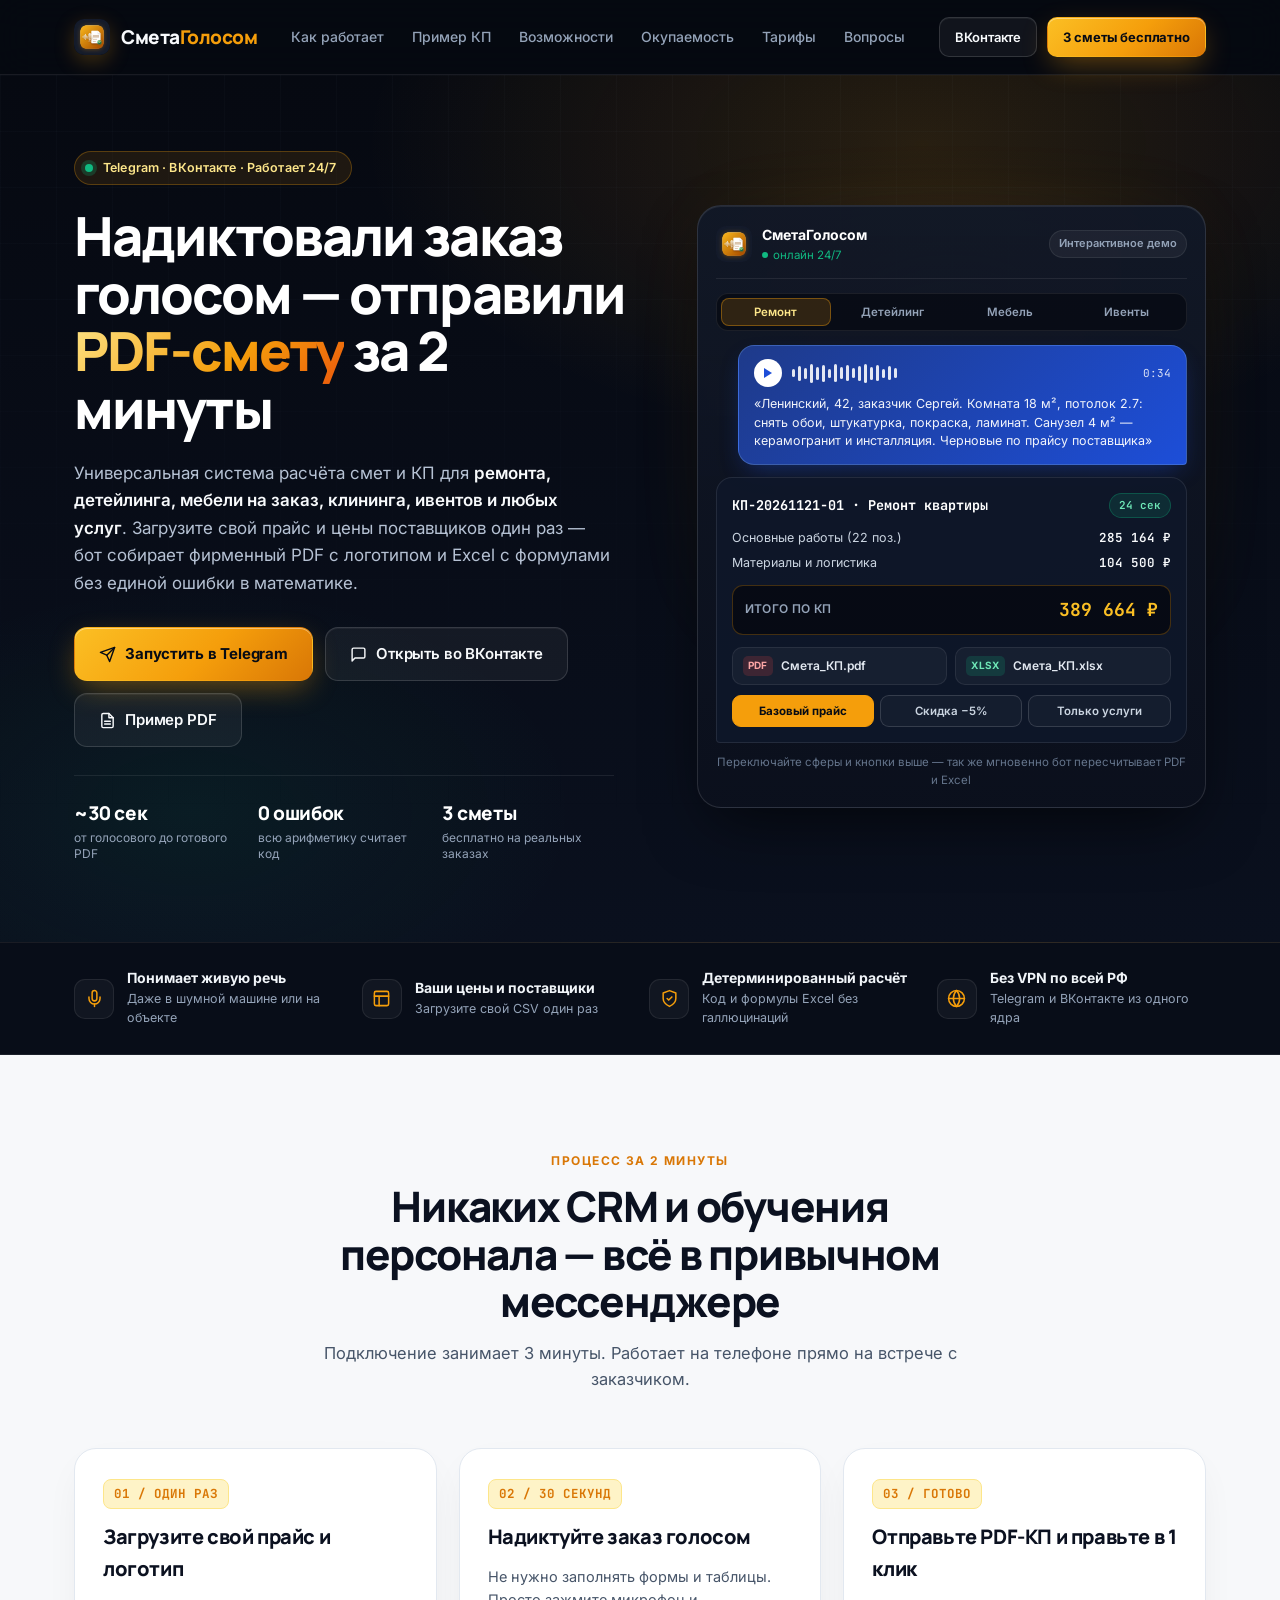
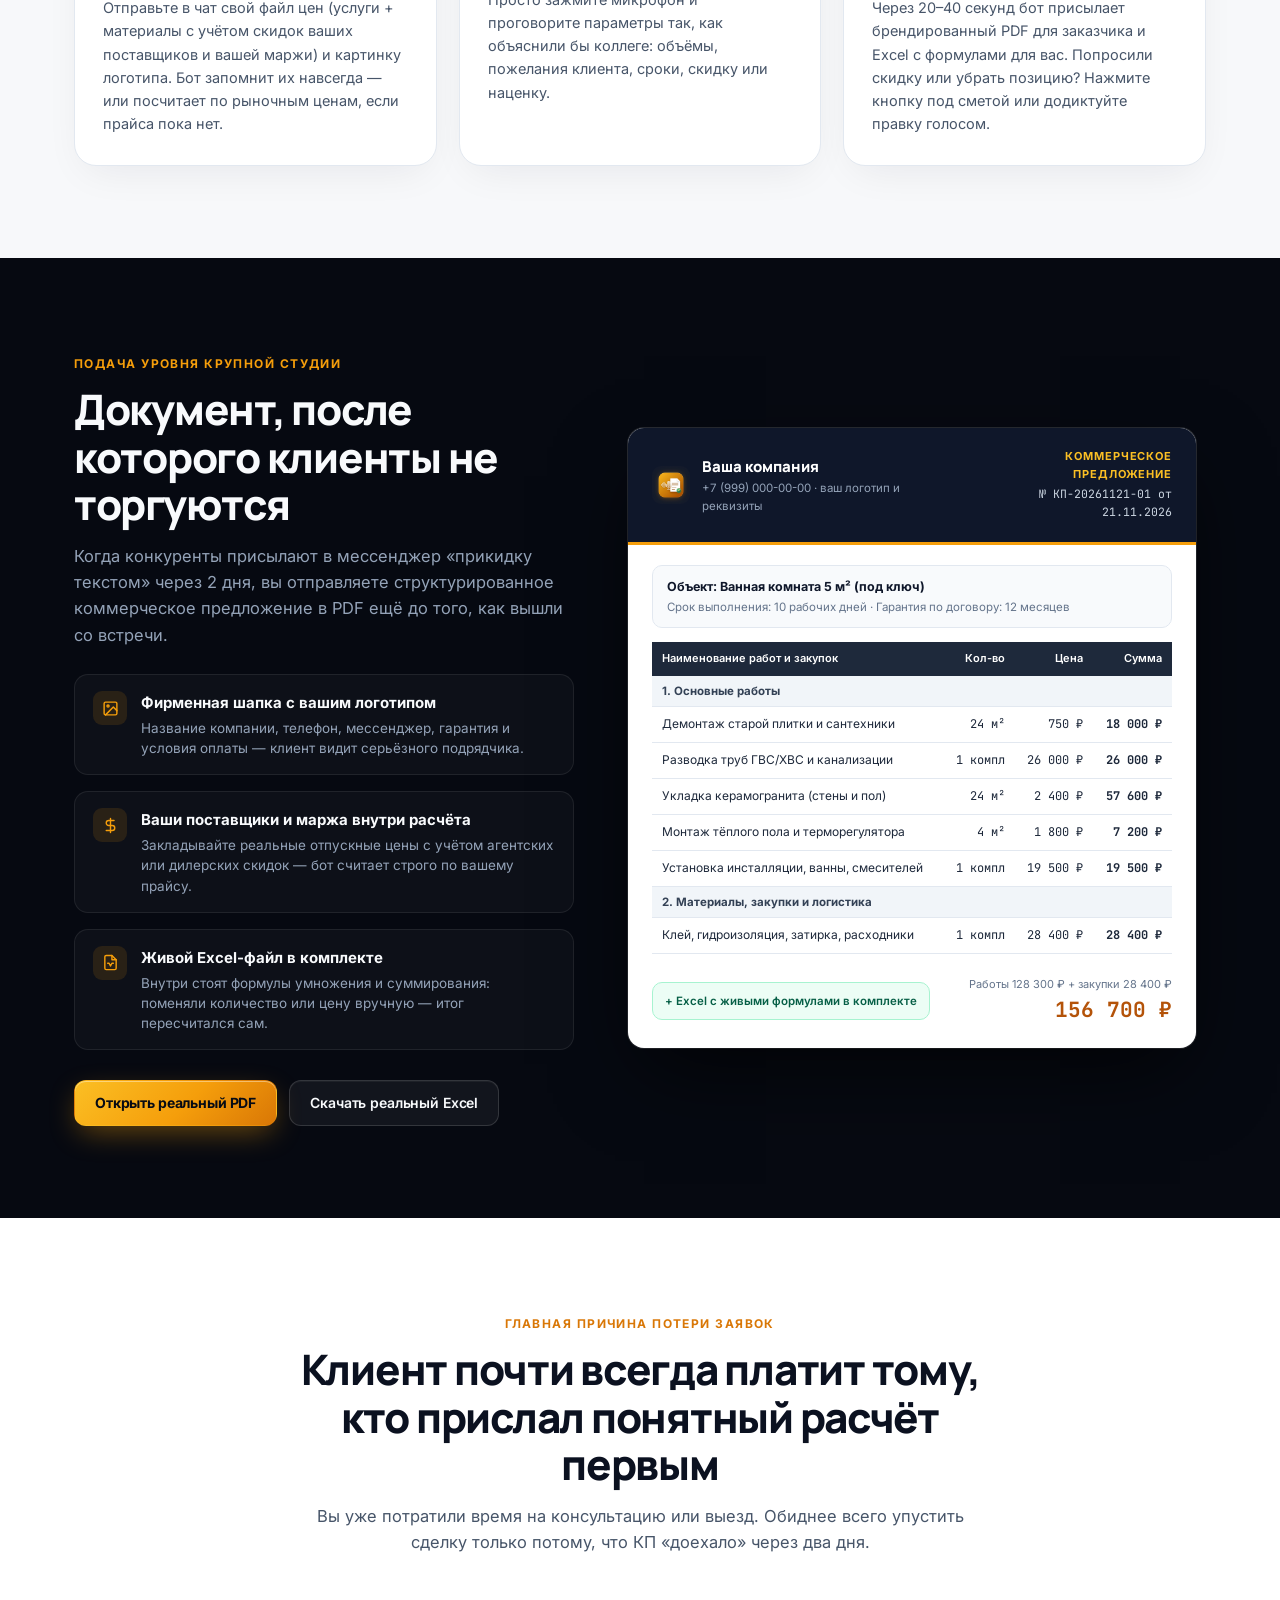
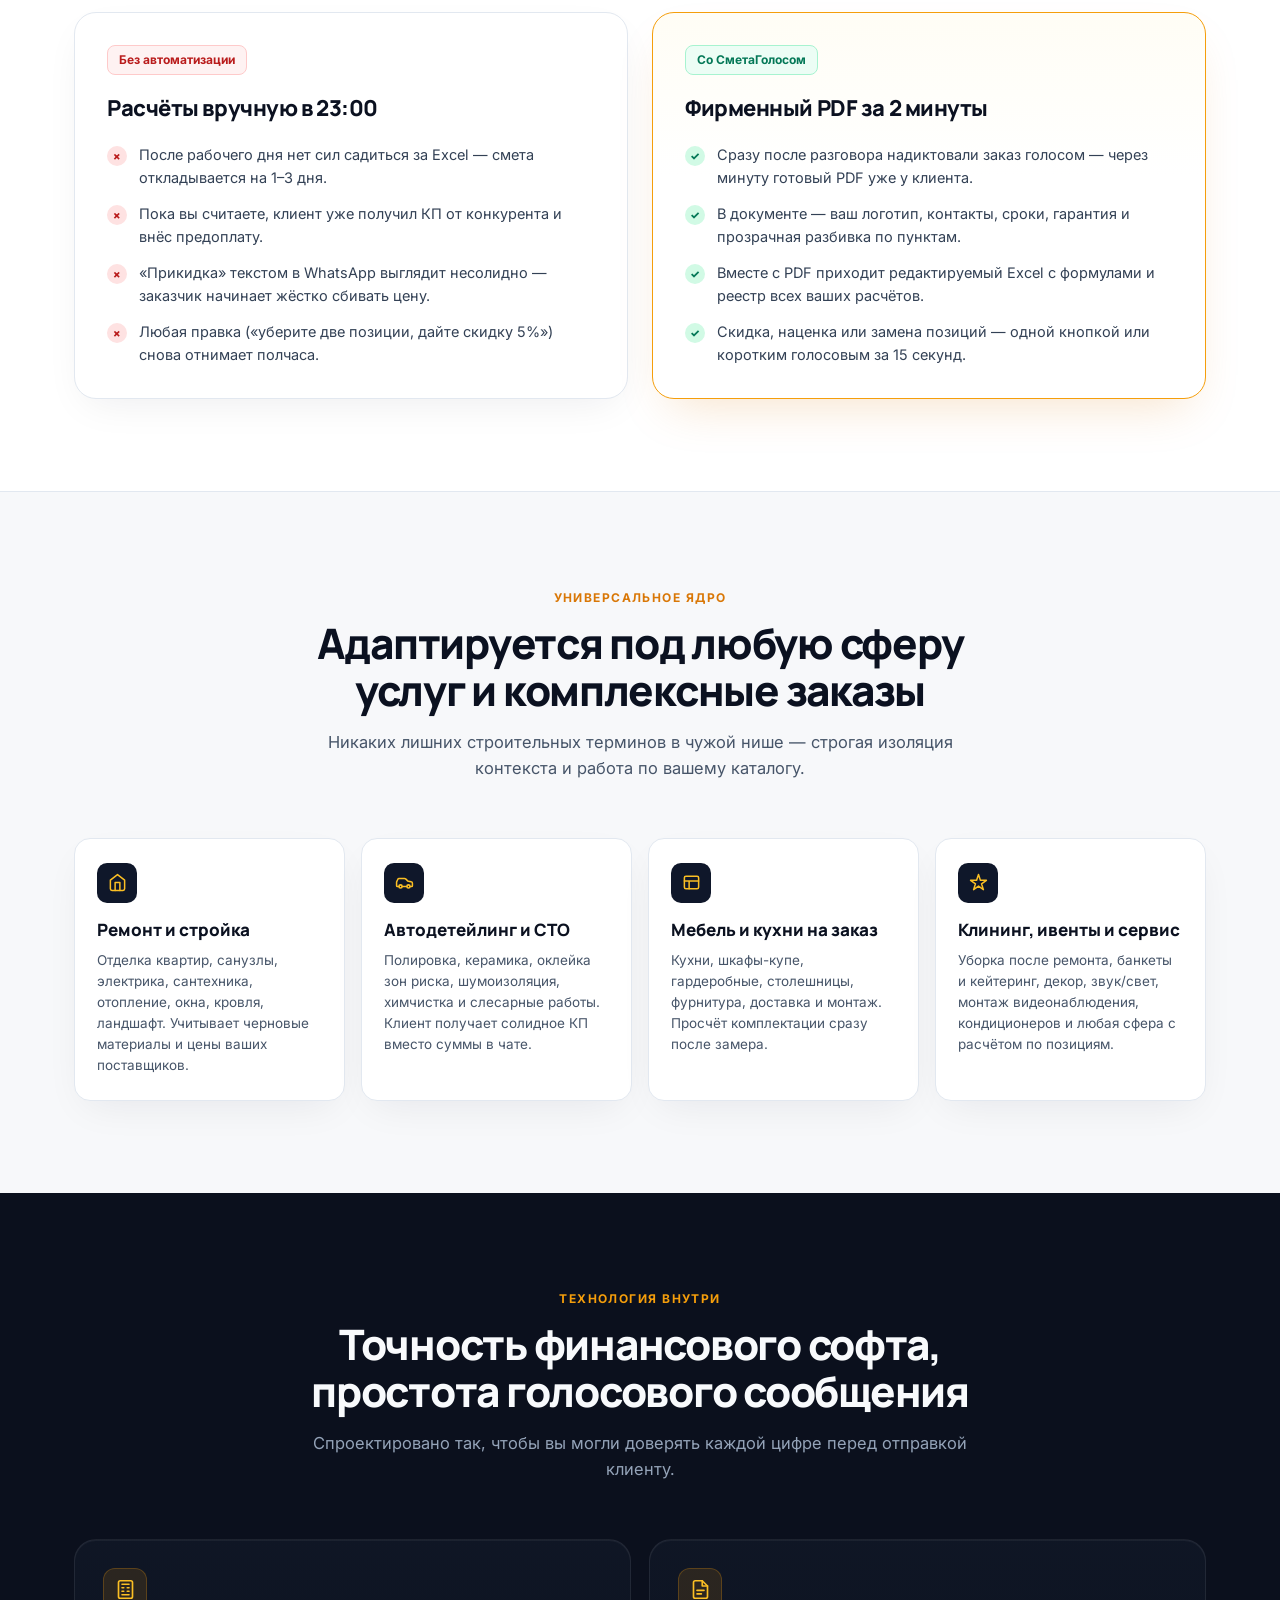
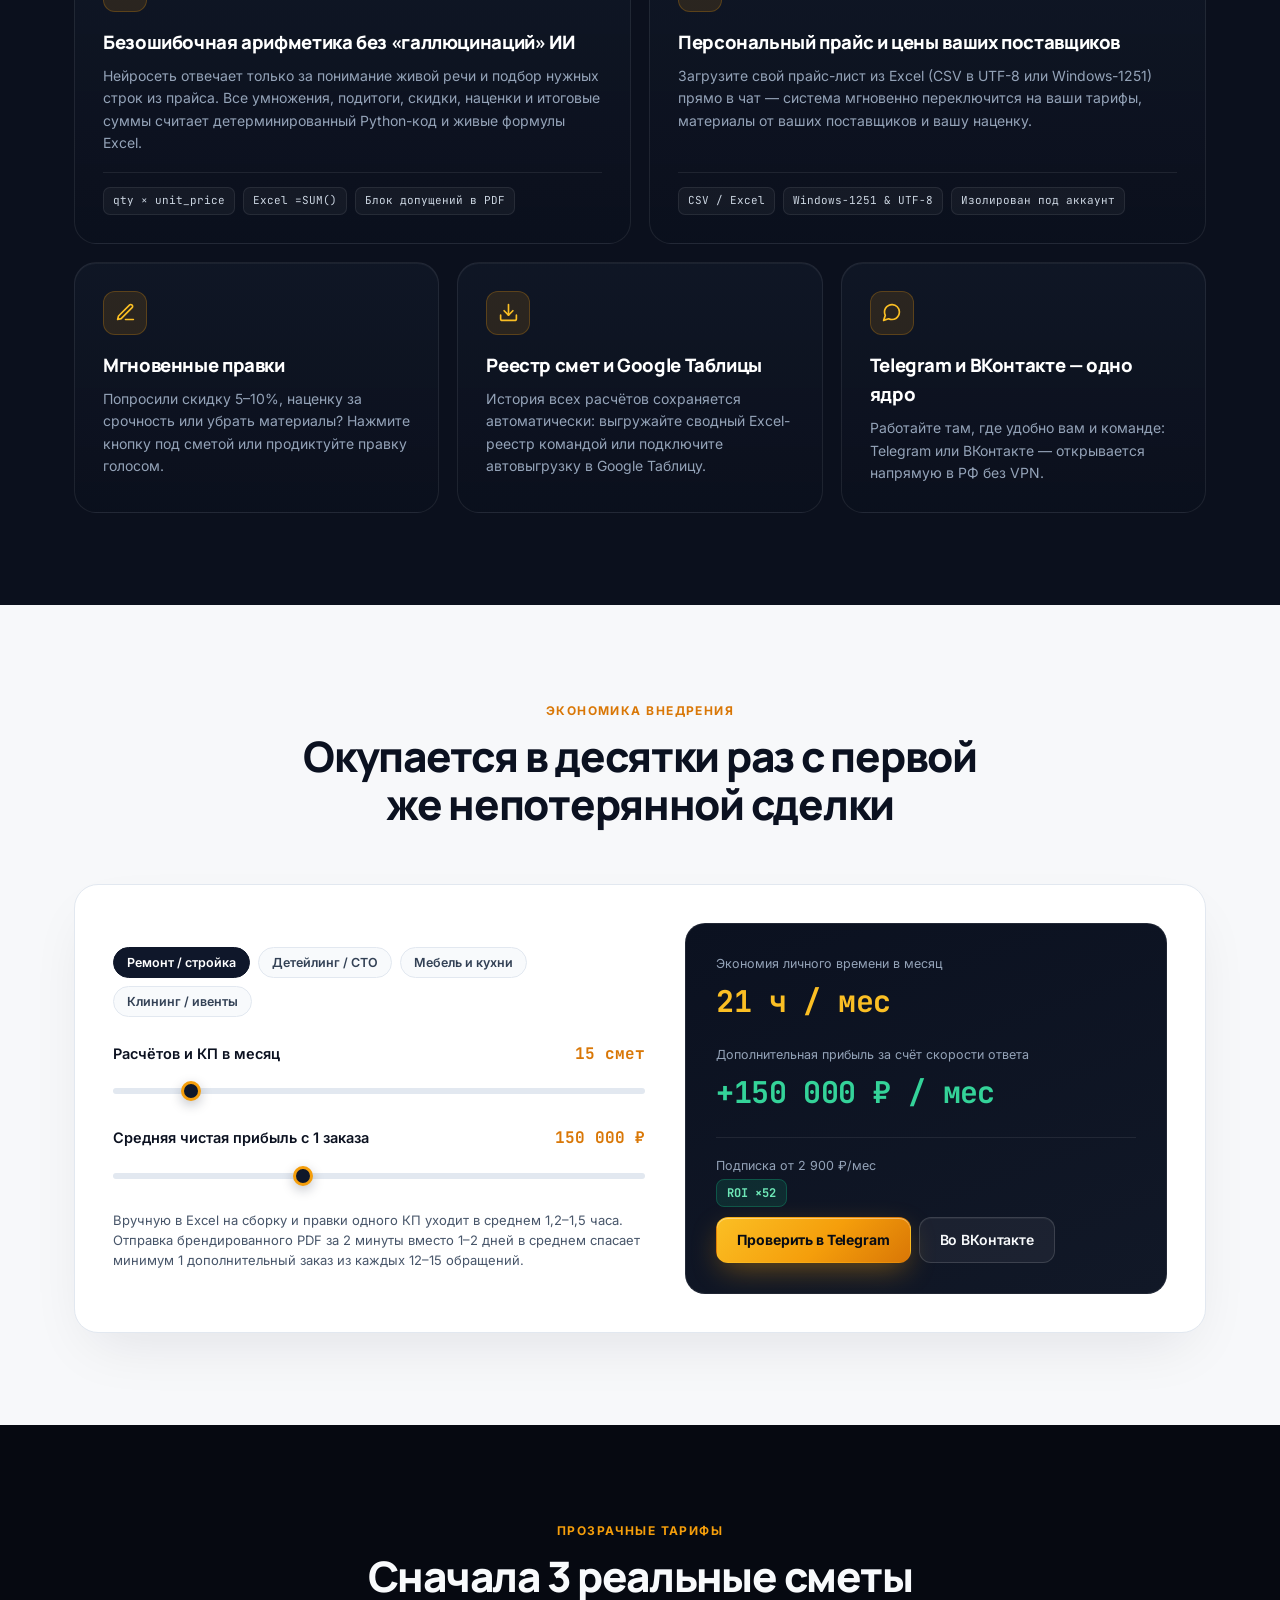
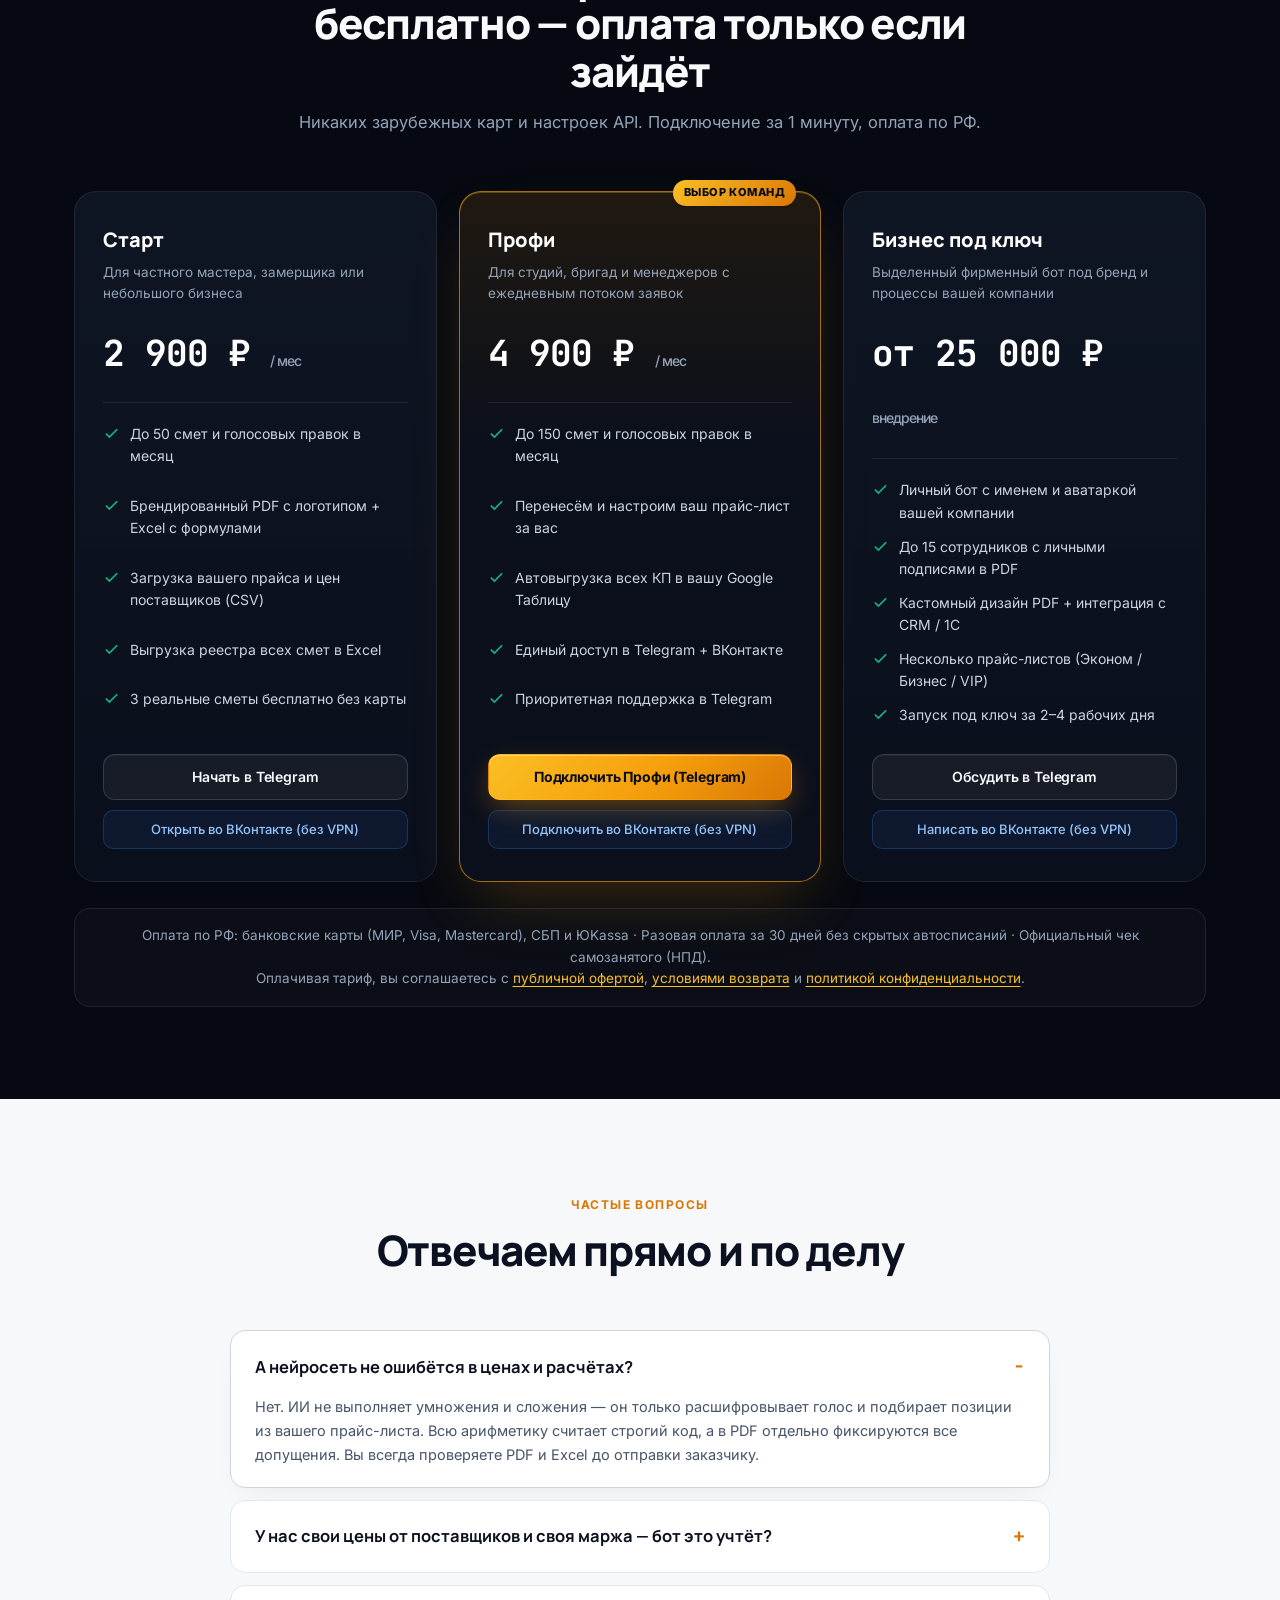
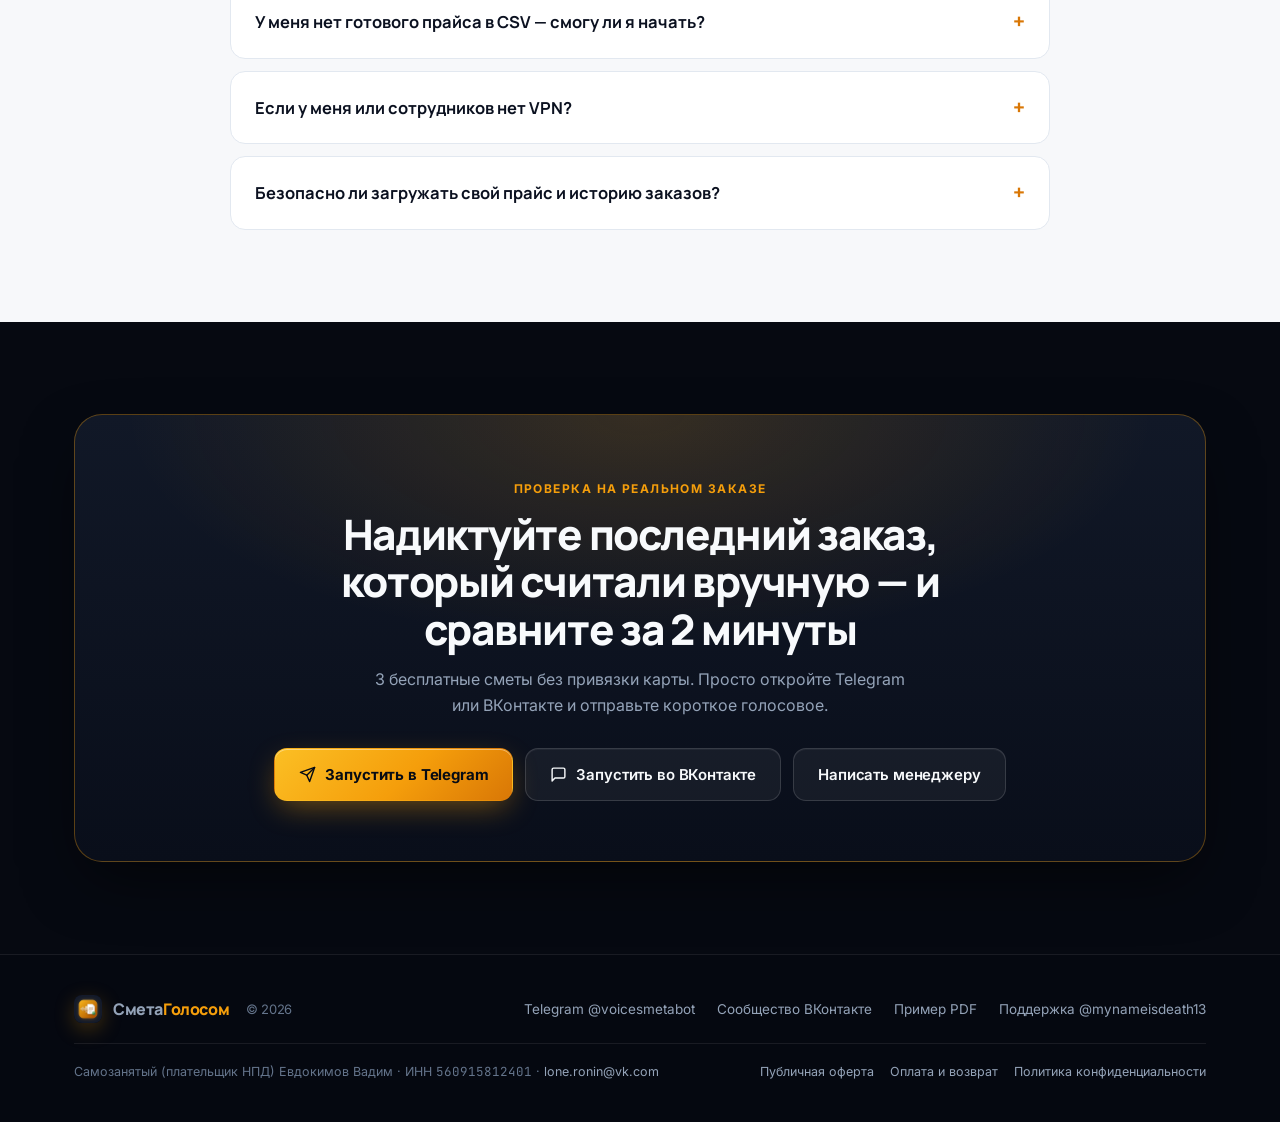
==== commit f9e71bda: "Add VK (no-VPN) links to all pricing cards and ROI calculator" ====
--- a/index.html
+++ b/index.html
@@ -1179,6 +1179,31 @@
       text-align: center;
       line-height: 1.6;
     }
+    .price-cta-stack {
+      display: flex;
+      flex-direction: column;
+      gap: 10px;
+      margin-top: auto;
+    }
+    .price-vk-link {
+      display: inline-flex;
+      align-items: center;
+      justify-content: center;
+      gap: 6px;
+      font-size: 13px;
+      font-weight: 500;
+      color: #93C5FD;
+      padding: 8px 12px;
+      border-radius: 10px;
+      border: 1px solid rgba(59, 130, 246, 0.25);
+      background: rgba(59, 130, 246, 0.08);
+      transition: background 0.18s, border-color 0.18s, color 0.18s;
+    }
+    .price-vk-link:hover {
+      background: rgba(59, 130, 246, 0.16);
+      border-color: rgba(96, 165, 250, 0.5);
+      color: #DBEAFE;
+    }
     .pricing-legal-note a {
       color: var(--gold-bright);
       text-decoration: underline;
@@ -1752,7 +1777,10 @@
               <div style="font-size:12.5px; color:#94A3B8; margin-bottom:4px;">Подписка от 2 900 ₽/мес</div>
               <span class="roi-badge" id="res-roi">ROI ×51</span>
             </div>
-            <a class="btn btn-primary" href="https://t.me/voicesmetabot" target="_blank" rel="noopener">Проверить бесплатно</a>
+            <div style="display:flex; gap:8px; flex-wrap:wrap;">
+              <a class="btn btn-primary" href="https://t.me/voicesmetabot" target="_blank" rel="noopener">Проверить в Telegram</a>
+              <a class="btn btn-glass" href="https://vk.ru/im?sel=-243551967" target="_blank" rel="noopener">Во ВКонтакте</a>
+            </div>
           </div>
         </div>
       </div>
@@ -1780,7 +1808,10 @@
             <li><svg viewBox="0 0 24 24" fill="none" stroke="currentColor" stroke-width="2.4"><polyline points="20 6 9 17 4 12"/></svg><span>Выгрузка реестра всех смет в Excel</span></li>
             <li><svg viewBox="0 0 24 24" fill="none" stroke="currentColor" stroke-width="2.4"><polyline points="20 6 9 17 4 12"/></svg><span>3 реальные сметы бесплатно без карты</span></li>
           </ul>
-          <a class="btn btn-glass" href="https://t.me/voicesmetabot" target="_blank" rel="noopener">Начать бесплатно</a>
+          <div class="price-cta-stack">
+            <a class="btn btn-glass" href="https://t.me/voicesmetabot" target="_blank" rel="noopener">Начать в Telegram</a>
+            <a class="price-vk-link" href="https://vk.ru/im?sel=-243551967" target="_blank" rel="noopener">Открыть во ВКонтакте (без VPN)</a>
+          </div>
         </div>
 
         <div class="price-card featured reveal">
@@ -1795,7 +1826,10 @@
             <li><svg viewBox="0 0 24 24" fill="none" stroke="currentColor" stroke-width="2.4"><polyline points="20 6 9 17 4 12"/></svg><span>Единый доступ в Telegram + ВКонтакте</span></li>
             <li><svg viewBox="0 0 24 24" fill="none" stroke="currentColor" stroke-width="2.4"><polyline points="20 6 9 17 4 12"/></svg><span>Приоритетная поддержка в Telegram</span></li>
           </ul>
-          <a class="btn btn-primary" href="https://t.me/mynameisdeath13" target="_blank" rel="noopener">Подключить Профи</a>
+          <div class="price-cta-stack">
+            <a class="btn btn-primary" href="https://t.me/voicesmetabot" target="_blank" rel="noopener">Подключить Профи (Telegram)</a>
+            <a class="price-vk-link" href="https://vk.ru/im?sel=-243551967" target="_blank" rel="noopener">Подключить во ВКонтакте (без VPN)</a>
+          </div>
         </div>
 
         <div class="price-card reveal">
@@ -1809,7 +1843,10 @@
             <li><svg viewBox="0 0 24 24" fill="none" stroke="currentColor" stroke-width="2.4"><polyline points="20 6 9 17 4 12"/></svg><span>Несколько прайс-листов (Эконом / Бизнес / VIP)</span></li>
             <li><svg viewBox="0 0 24 24" fill="none" stroke="currentColor" stroke-width="2.4"><polyline points="20 6 9 17 4 12"/></svg><span>Запуск под ключ за 2–4 рабочих дня</span></li>
           </ul>
-          <a class="btn btn-glass" href="https://t.me/mynameisdeath13" target="_blank" rel="noopener">Обсудить внедрение</a>
+          <div class="price-cta-stack">
+            <a class="btn btn-glass" href="https://t.me/mynameisdeath13" target="_blank" rel="noopener">Обсудить в Telegram</a>
+            <a class="price-vk-link" href="https://vk.ru/im?sel=-243551967" target="_blank" rel="noopener">Написать во ВКонтакте (без VPN)</a>
+          </div>
         </div>
       </div>
 
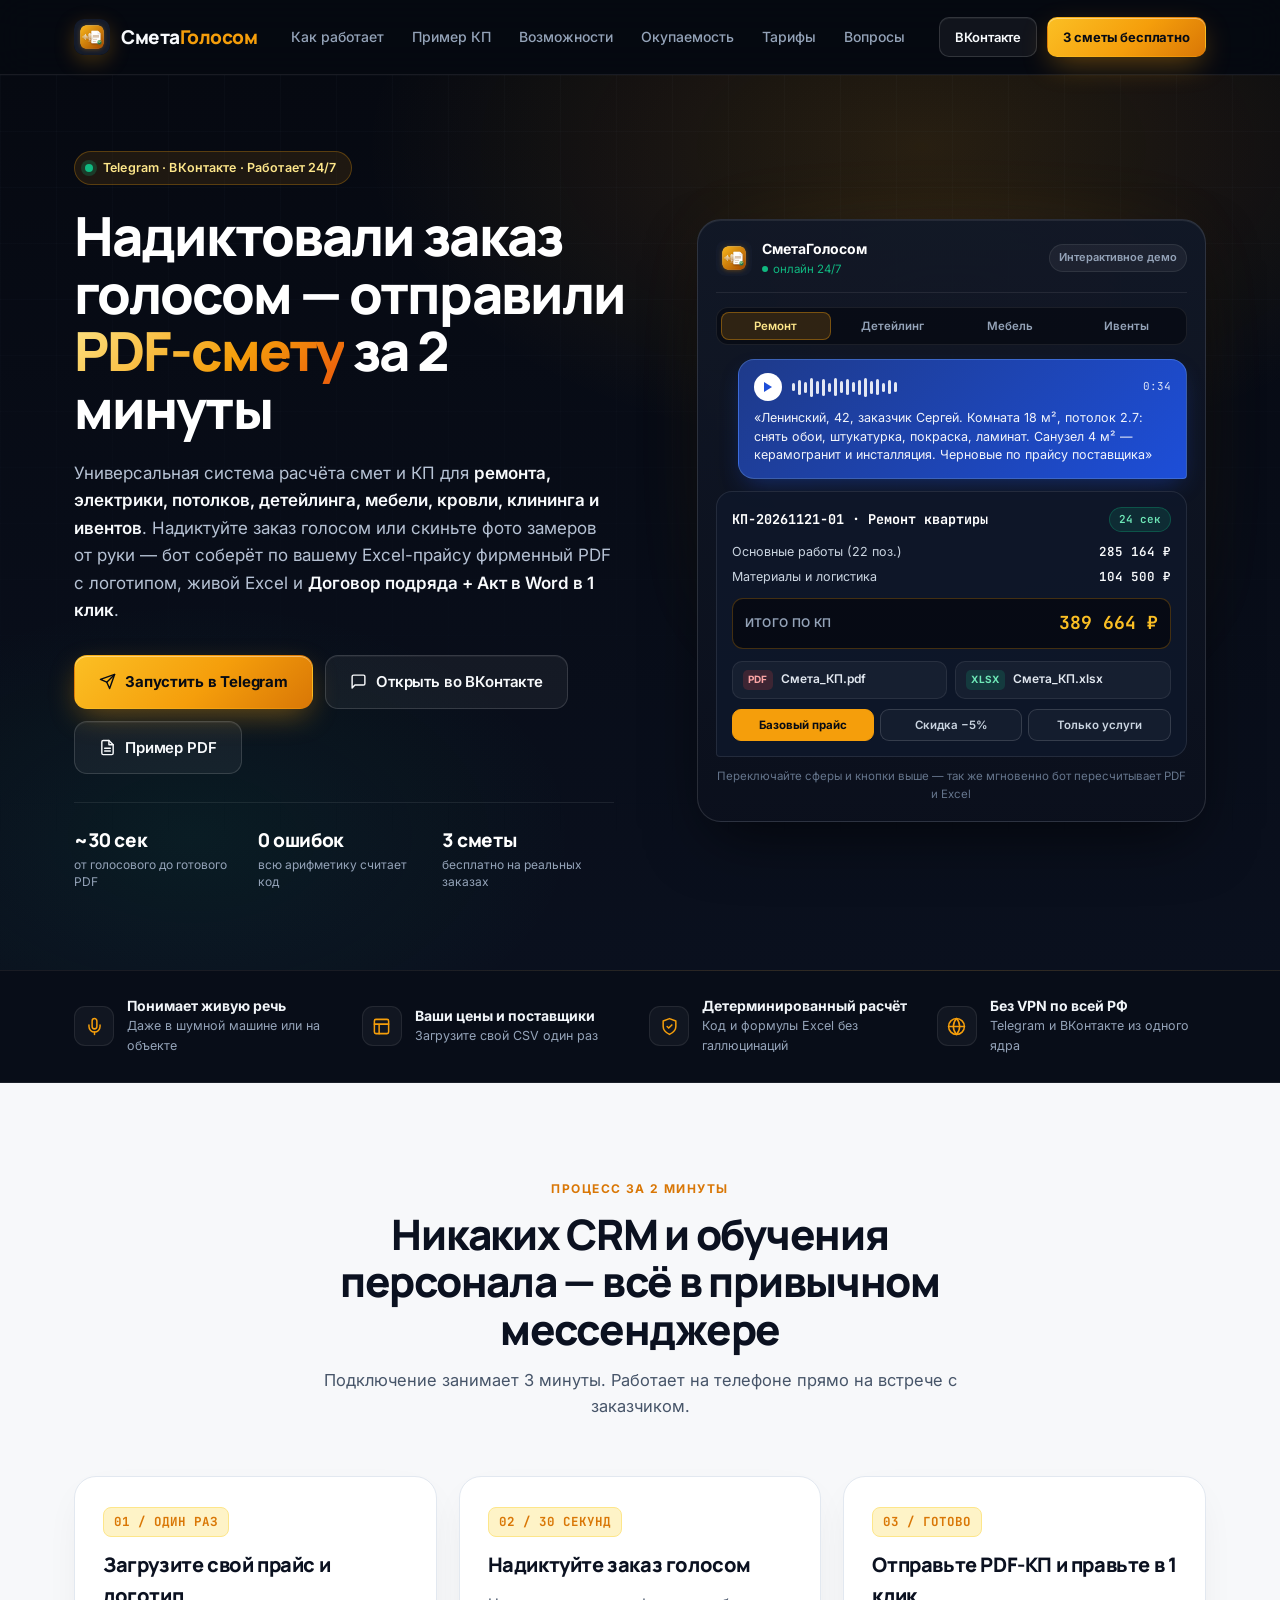
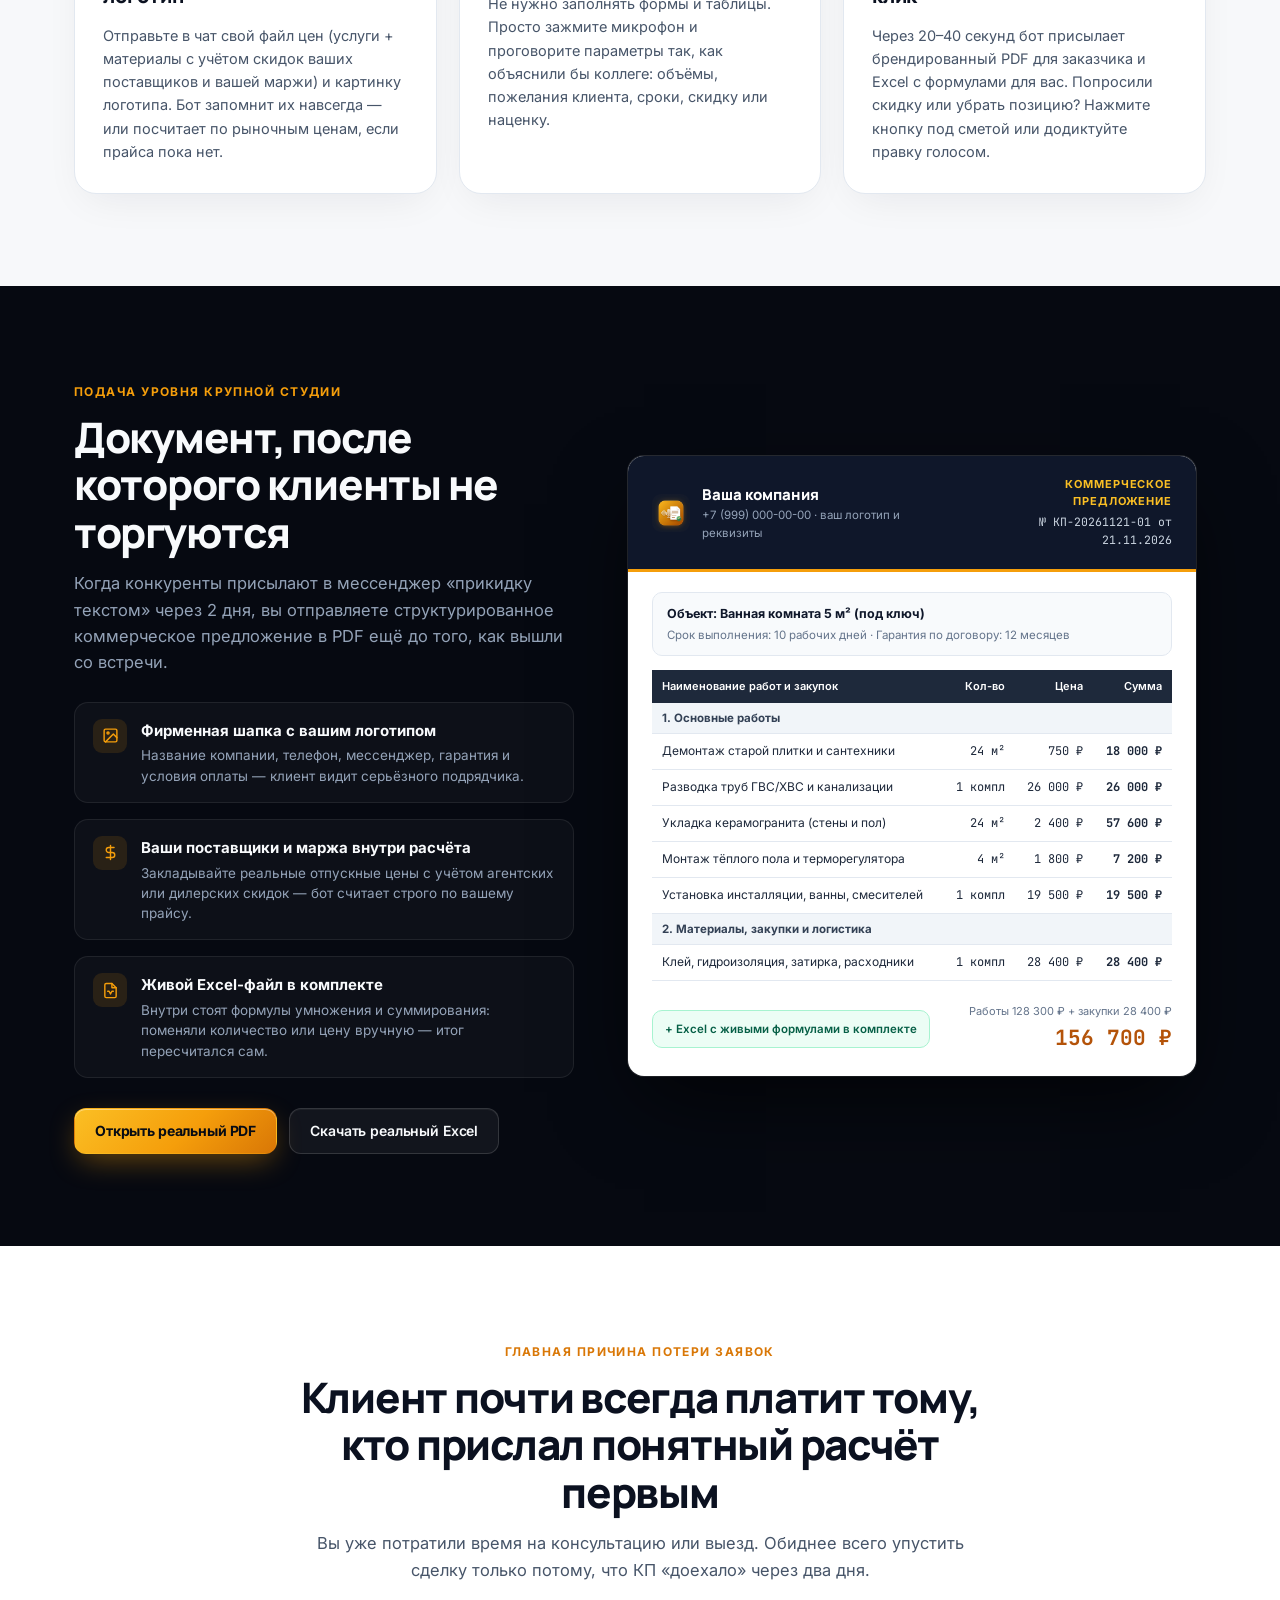
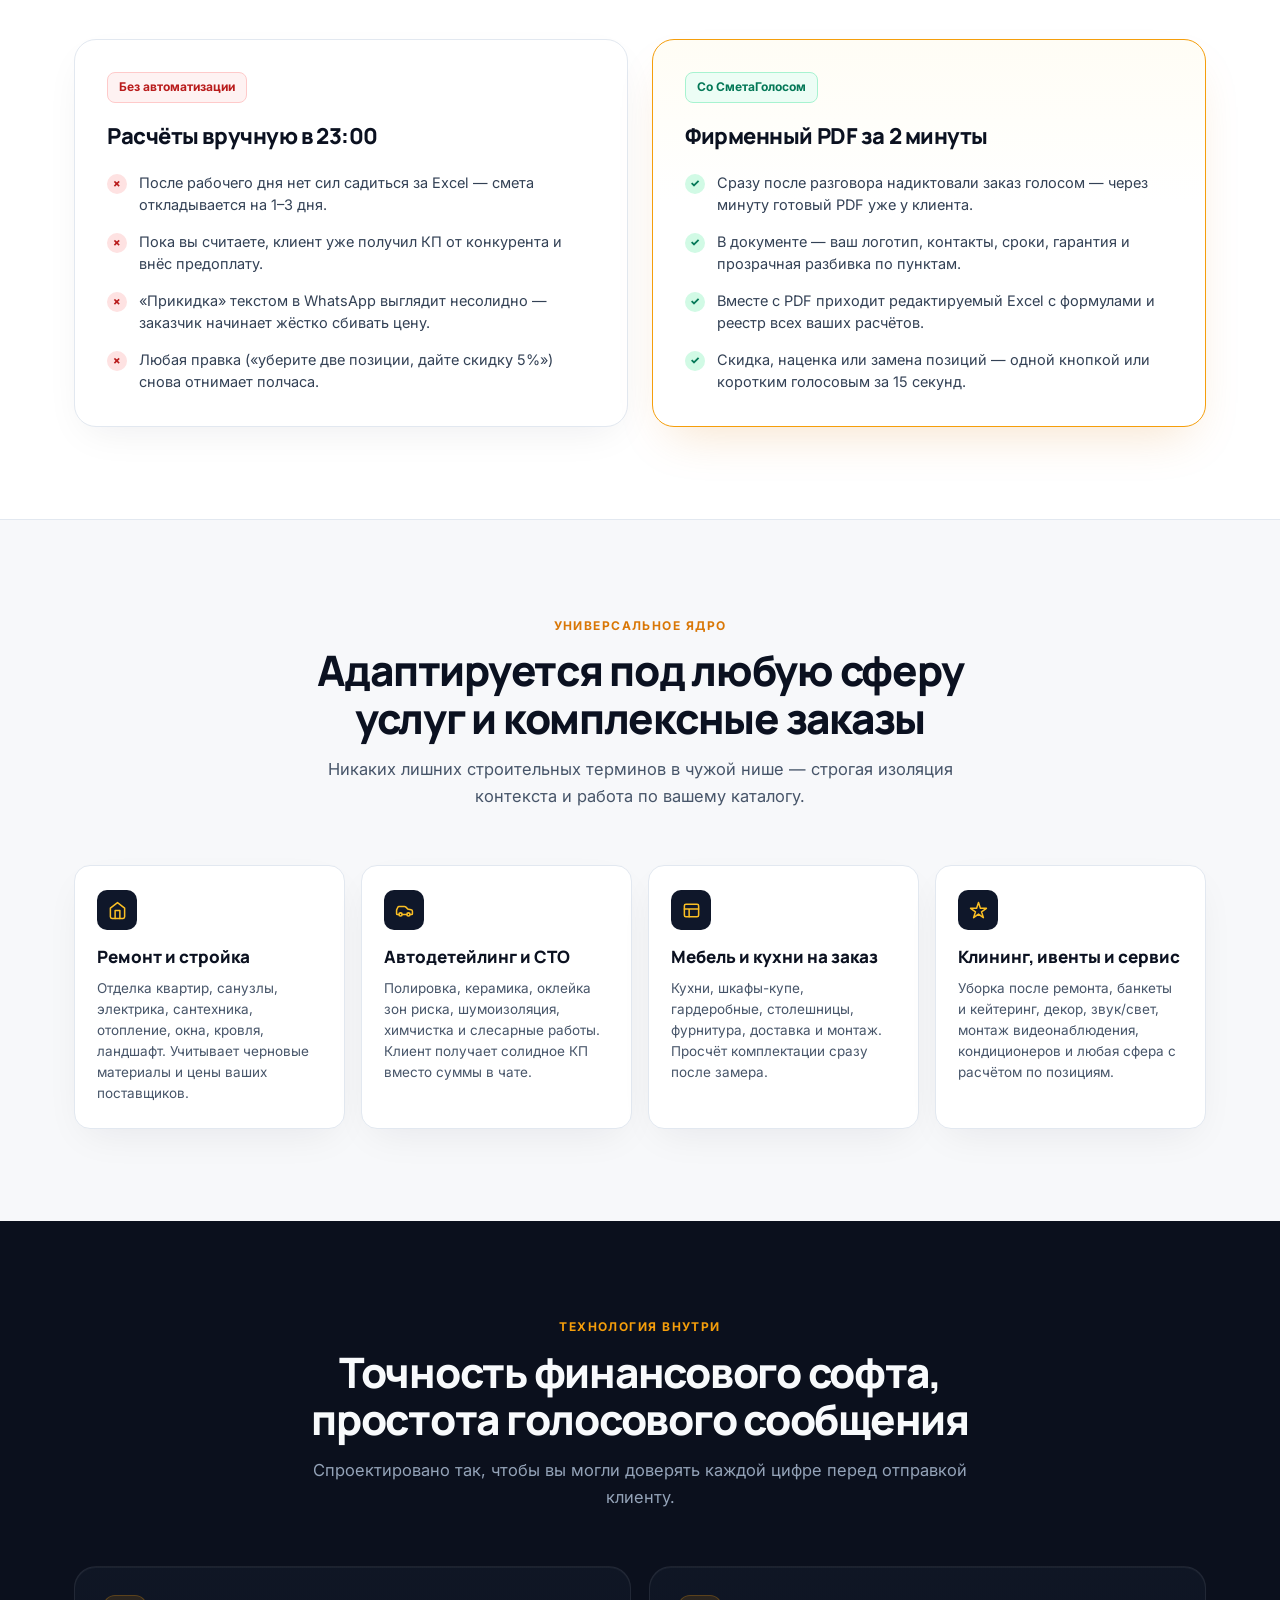
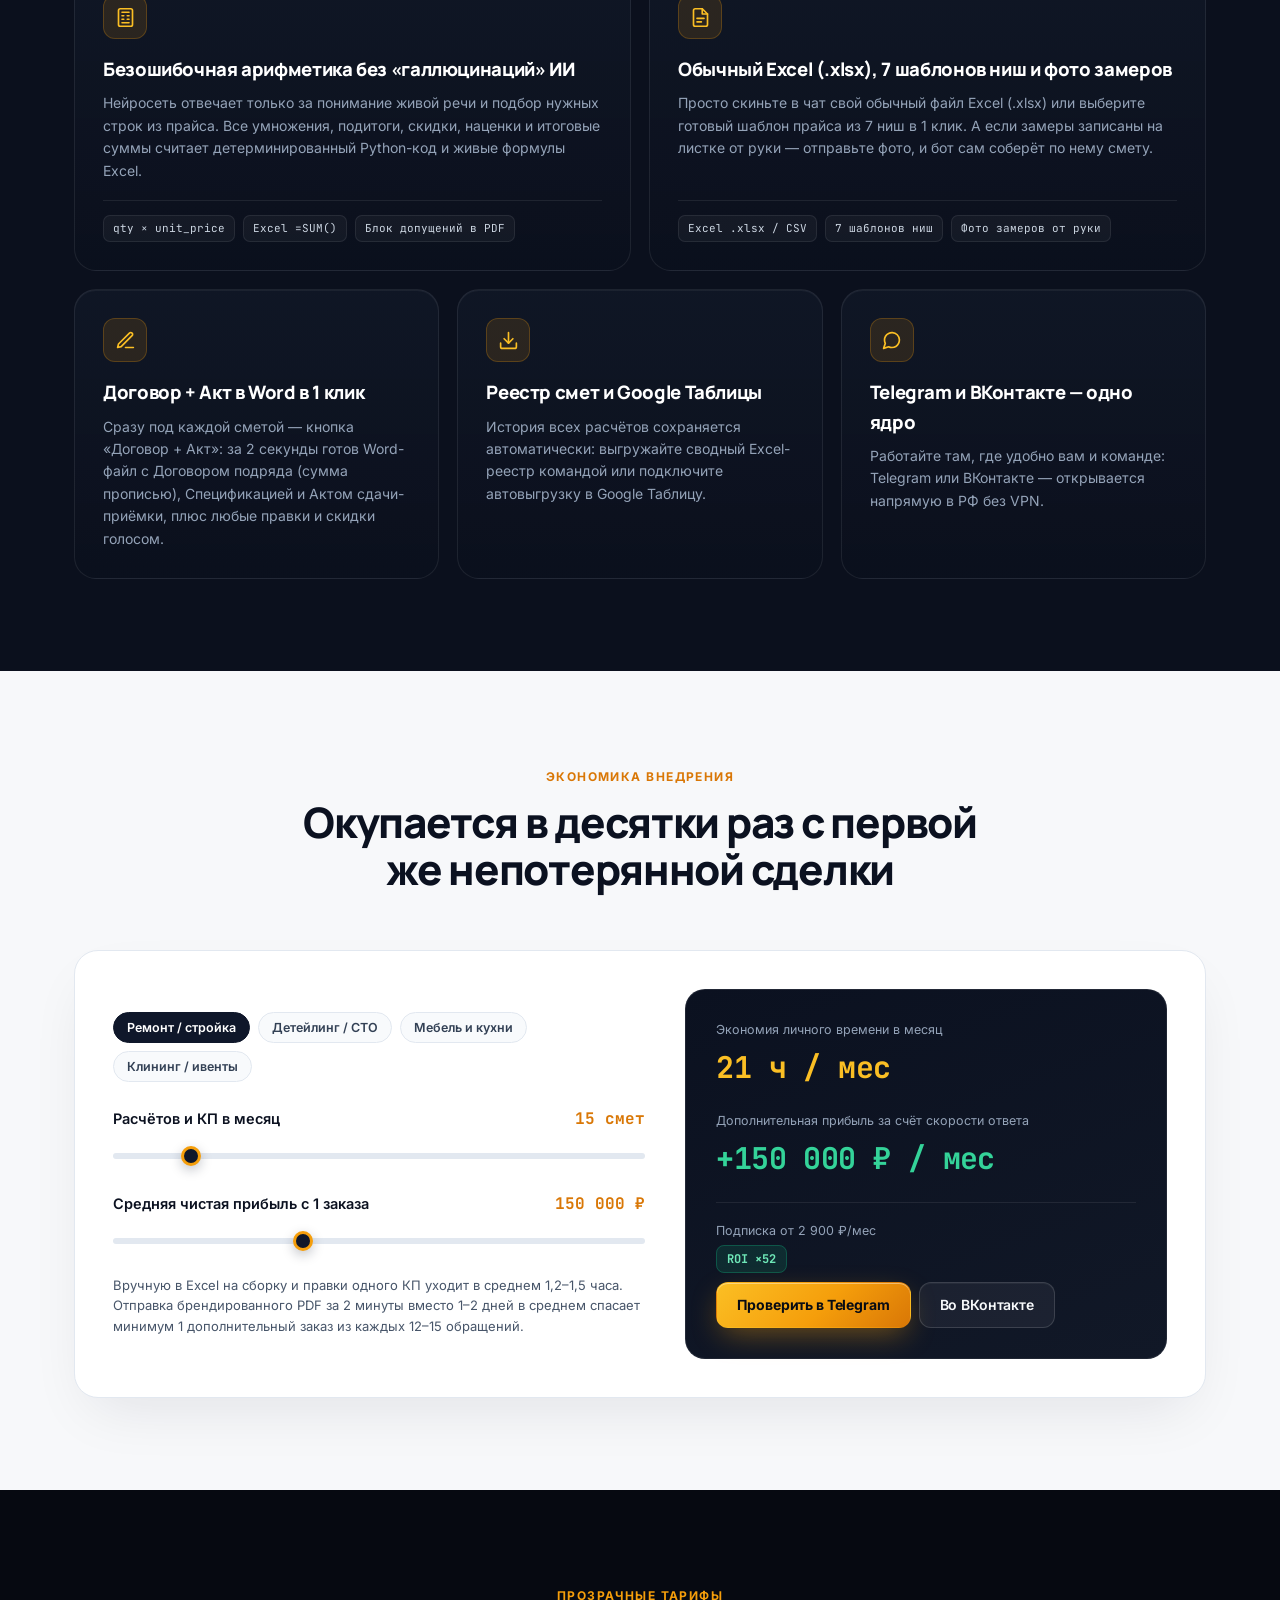
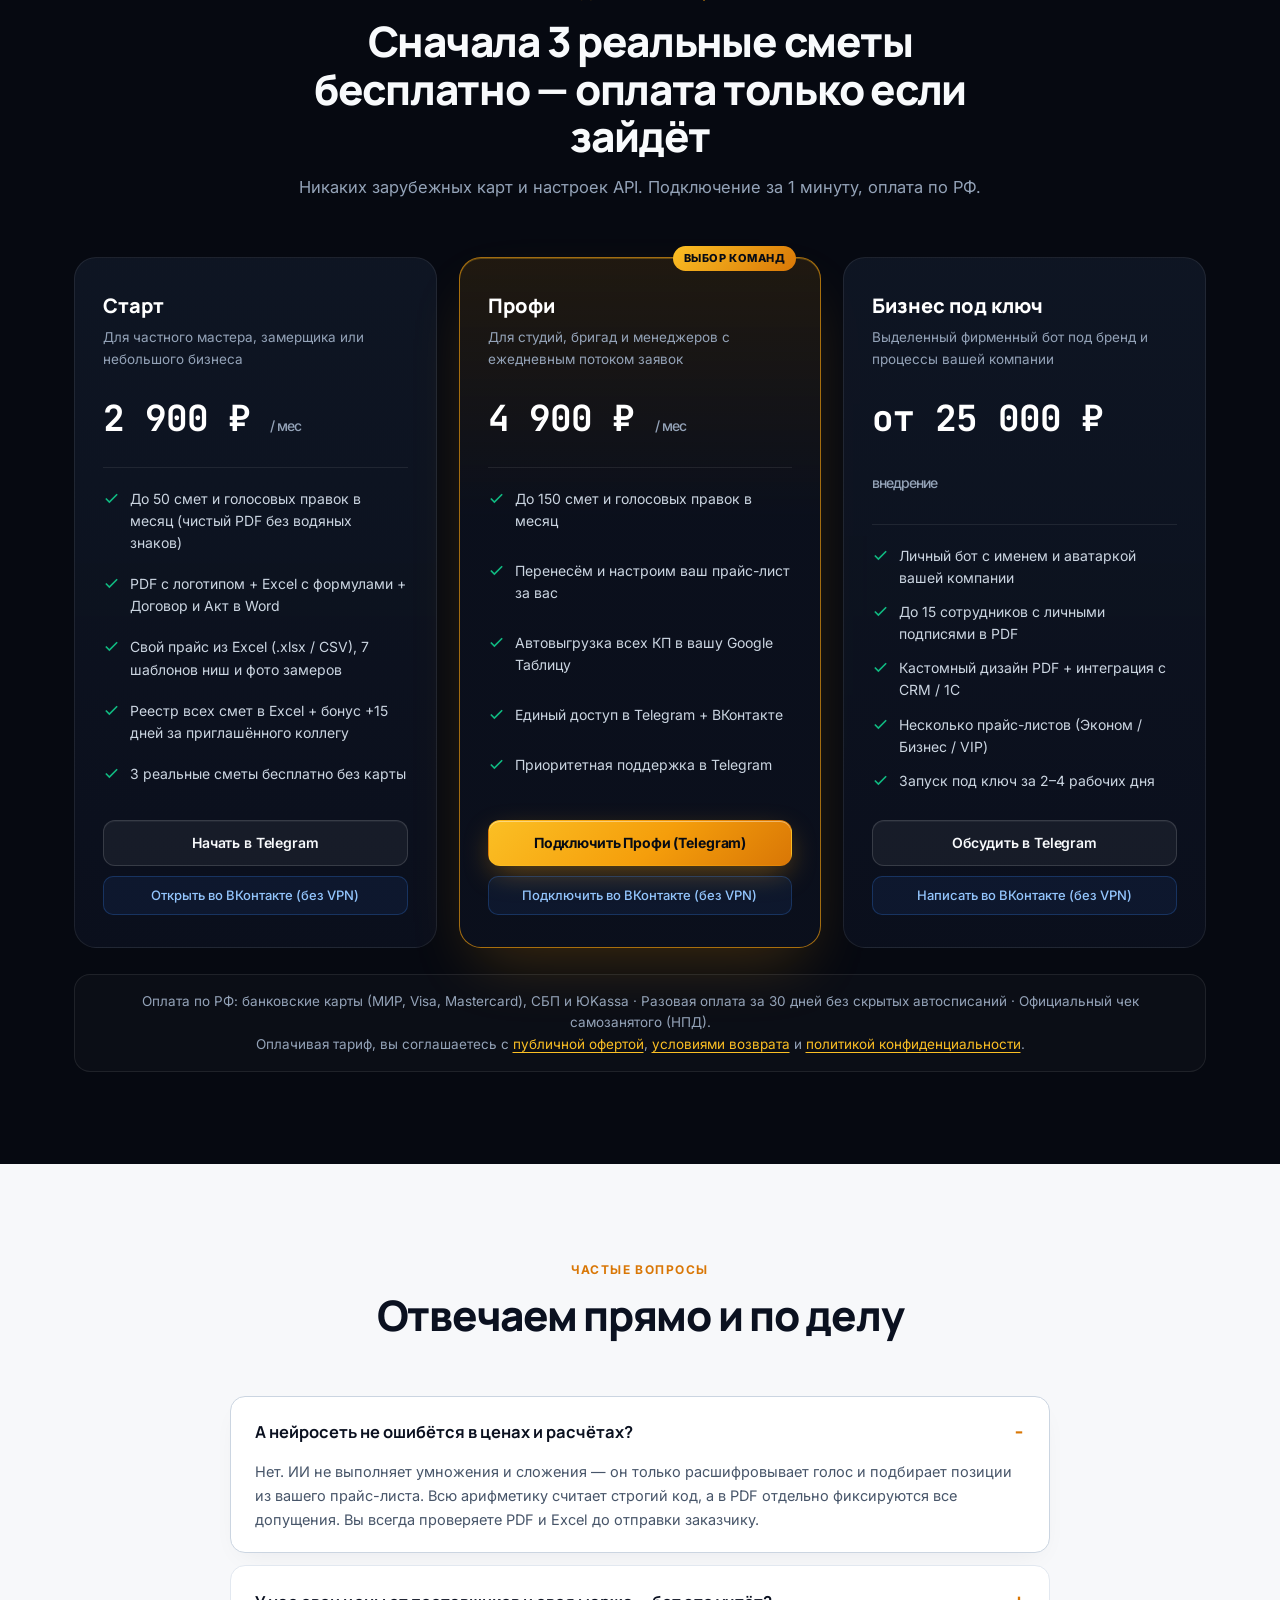
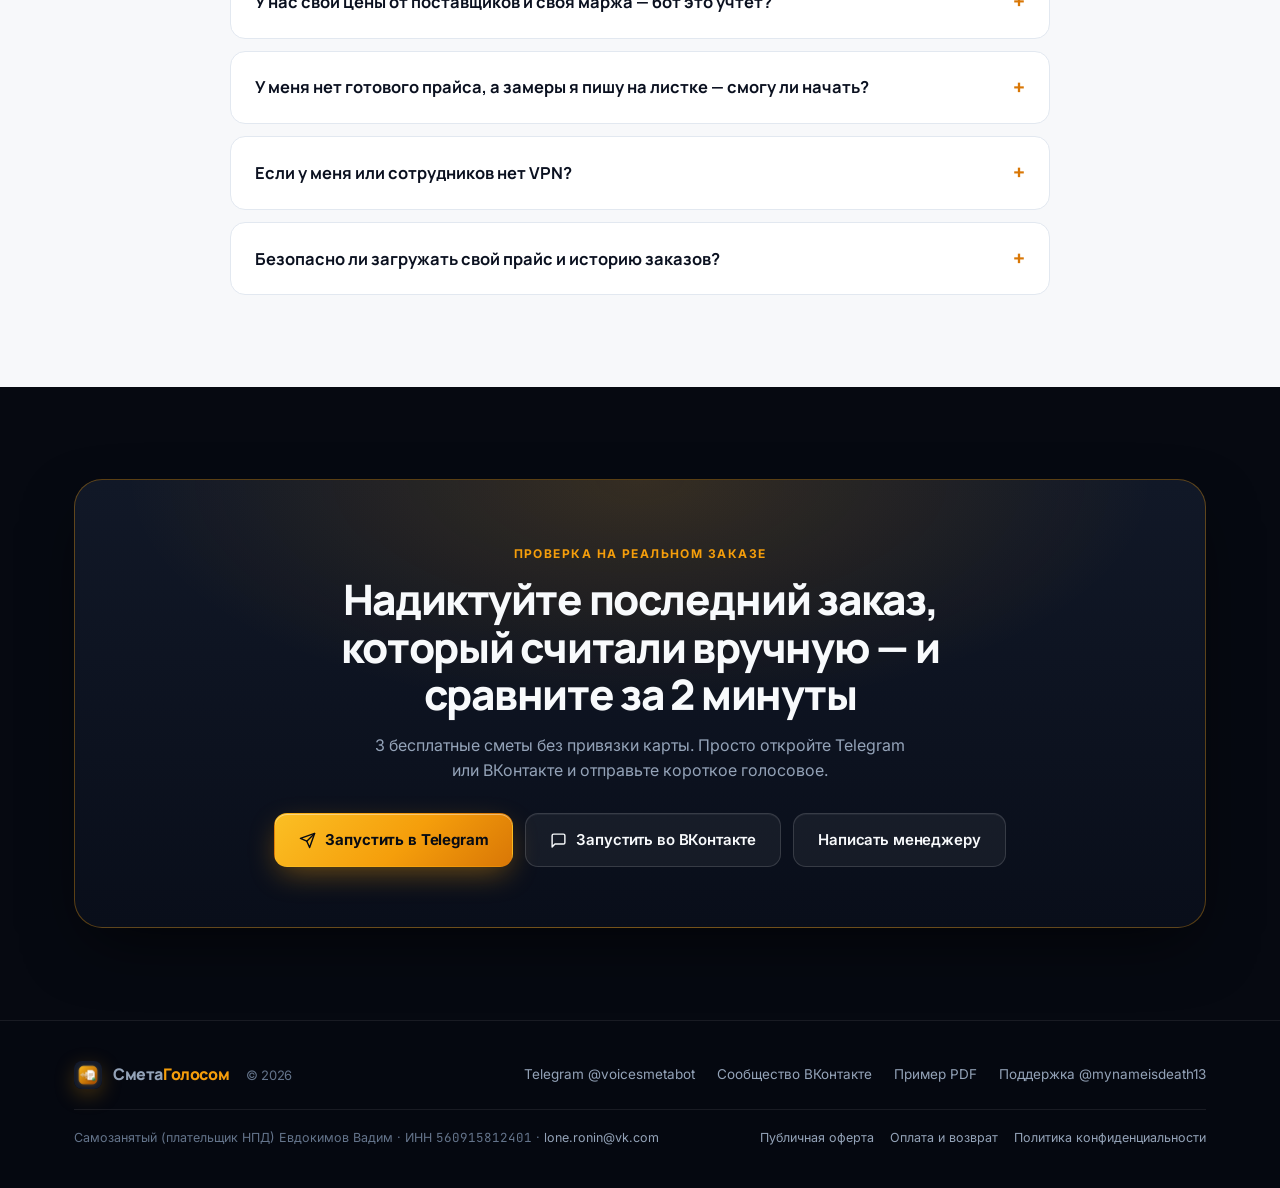
==== commit 7c7a368d: "Highlight Word Contract+Act, Excel xlsx upload, 7 templates, and photo OCR" ====
--- a/index.html
+++ b/index.html
@@ -1301,7 +1301,7 @@
         </div>
         <h1>Надиктовали заказ голосом — отправили <span class="grad-gold">PDF-смету</span> за 2 минуты</h1>
         <p class="hero-sub">
-          Универсальная система расчёта смет и КП для <strong>ремонта, детейлинга, мебели на заказ, клининга, ивентов и любых услуг</strong>. Загрузите свой прайс и цены поставщиков один раз — бот собирает фирменный PDF с логотипом и Excel с формулами без единой ошибки в математике.
+          Универсальная система расчёта смет и КП для <strong>ремонта, электрики, потолков, детейлинга, мебели, кровли, клининга и ивентов</strong>. Надиктуйте заказ голосом или скиньте фото замеров от руки — бот соберёт по вашему Excel-прайсу фирменный PDF с логотипом, живой Excel и <strong>Договор подряда + Акт в Word в 1 клик</strong>.
         </p>
 
         <div class="hero-cta">
@@ -1682,13 +1682,13 @@
             <div class="bento-ic">
               <svg viewBox="0 0 24 24" fill="none" stroke="currentColor" stroke-width="1.9" stroke-linecap="round" stroke-linejoin="round"><path d="M14 2H6a2 2 0 0 0-2 2v16a2 2 0 0 0 2 2h12a2 2 0 0 0 2-2V8z"/><polyline points="14 2 14 8 20 8"/><line x1="8" y1="13" x2="16" y2="13"/><line x1="8" y1="17" x2="13" y2="17"/></svg>
             </div>
-            <h3>Персональный прайс и цены ваших поставщиков</h3>
-            <p>Загрузите свой прайс-лист из Excel (CSV в UTF-8 или Windows-1251) прямо в чат — система мгновенно переключится на ваши тарифы, материалы от ваших поставщиков и вашу наценку.</p>
+            <h3>Обычный Excel (.xlsx), 7 шаблонов ниш и фото замеров</h3>
+            <p>Просто скиньте в чат свой обычный файл Excel (.xlsx) или выберите готовый шаблон прайса из 7 ниш в 1 клик. А если замеры записаны на листке от руки — отправьте фото, и бот сам соберёт по нему смету.</p>
           </div>
           <div class="bento-meta">
-            <span class="meta-chip">CSV / Excel</span>
-            <span class="meta-chip">Windows-1251 &amp; UTF-8</span>
-            <span class="meta-chip">Изолирован под аккаунт</span>
+            <span class="meta-chip">Excel .xlsx / CSV</span>
+            <span class="meta-chip">7 шаблонов ниш</span>
+            <span class="meta-chip">Фото замеров от руки</span>
           </div>
         </div>
 
@@ -1697,8 +1697,8 @@
             <div class="bento-ic">
               <svg viewBox="0 0 24 24" fill="none" stroke="currentColor" stroke-width="1.9" stroke-linecap="round" stroke-linejoin="round"><path d="M12 20h9"/><path d="M16.5 3.5a2.121 2.121 0 0 1 3 3L7 19l-4 1 1-4L16.5 3.5z"/></svg>
             </div>
-            <h3>Мгновенные правки</h3>
-            <p>Попросили скидку 5–10%, наценку за срочность или убрать материалы? Нажмите кнопку под сметой или продиктуйте правку голосом.</p>
+            <h3>Договор + Акт в Word в 1 клик</h3>
+            <p>Сразу под каждой сметой — кнопка «Договор + Акт»: за 2 секунды готов Word-файл с Договором подряда (сумма прописью), Спецификацией и Актом сдачи-приёмки, плюс любые правки и скидки голосом.</p>
           </div>
         </div>
 
@@ -1802,10 +1802,10 @@
           <div class="price-desc">Для частного мастера, замерщика или небольшого бизнеса</div>
           <div class="price-num">2 900 ₽ <small>/ мес</small></div>
           <ul class="price-features">
-            <li><svg viewBox="0 0 24 24" fill="none" stroke="currentColor" stroke-width="2.4"><polyline points="20 6 9 17 4 12"/></svg><span>До 50 смет и голосовых правок в месяц</span></li>
-            <li><svg viewBox="0 0 24 24" fill="none" stroke="currentColor" stroke-width="2.4"><polyline points="20 6 9 17 4 12"/></svg><span>Брендированный PDF с логотипом + Excel с формулами</span></li>
-            <li><svg viewBox="0 0 24 24" fill="none" stroke="currentColor" stroke-width="2.4"><polyline points="20 6 9 17 4 12"/></svg><span>Загрузка вашего прайса и цен поставщиков (CSV)</span></li>
-            <li><svg viewBox="0 0 24 24" fill="none" stroke="currentColor" stroke-width="2.4"><polyline points="20 6 9 17 4 12"/></svg><span>Выгрузка реестра всех смет в Excel</span></li>
+            <li><svg viewBox="0 0 24 24" fill="none" stroke="currentColor" stroke-width="2.4"><polyline points="20 6 9 17 4 12"/></svg><span>До 50 смет и голосовых правок в месяц (чистый PDF без водяных знаков)</span></li>
+            <li><svg viewBox="0 0 24 24" fill="none" stroke="currentColor" stroke-width="2.4"><polyline points="20 6 9 17 4 12"/></svg><span>PDF с логотипом + Excel с формулами + Договор и Акт в Word</span></li>
+            <li><svg viewBox="0 0 24 24" fill="none" stroke="currentColor" stroke-width="2.4"><polyline points="20 6 9 17 4 12"/></svg><span>Свой прайс из Excel (.xlsx / CSV), 7 шаблонов ниш и фото замеров</span></li>
+            <li><svg viewBox="0 0 24 24" fill="none" stroke="currentColor" stroke-width="2.4"><polyline points="20 6 9 17 4 12"/></svg><span>Реестр всех смет в Excel + бонус +15 дней за приглашённого коллегу</span></li>
             <li><svg viewBox="0 0 24 24" fill="none" stroke="currentColor" stroke-width="2.4"><polyline points="20 6 9 17 4 12"/></svg><span>3 реальные сметы бесплатно без карты</span></li>
           </ul>
           <div class="price-cta-stack">
@@ -1871,11 +1871,11 @@
         </details>
         <details>
           <summary>У нас свои цены от поставщиков и своя маржа — бот это учтёт?</summary>
-          <p>Да. Вы один раз загружаете в чат свой CSV-файл из Excel с вашими отпускными ценами на услуги и материалы. После этого бот считает каждый заказ строго по вашему прайсу, сохраняя вашу привычную экономику и маржинальность.</p>
+          <p>Да. Вы один раз загружаете в чат свой обычный файл Excel (.xlsx) или CSV с вашими отпускными ценами на услуги и материалы. После этого бот считает каждый заказ строго по вашему прайсу, сохраняя вашу привычную экономику и маржинальность.</p>
         </details>
         <details>
-          <summary>У меня нет готового прайса в CSV — смогу ли я начать?</summary>
-          <p>Да. Вы можете сразу надиктовать любой заказ — бот посчитает по среднерыночным ценам вашей сферы, либо вы скачаете шаблон прайса одной кнопкой, подставите свои цифры в Excel за 10 минут и отправите обратно. На тарифе «Профи» мы перенесём ваш прайс сами.</p>
+          <summary>У меня нет готового прайса, а замеры я пишу на листке — смогу ли начать?</summary>
+          <p>Да! В разделе «Прайс-лист» есть 7 готовых шаблонов ниш в 1 клик (ремонт, электрика/сантехника, детейлинг, потолки/окна, мебель, кровля/заборы, ивенты/клининг) — скачиваете в Excel, поправляете цены и кидаете обратно. А замеры можно надиктовать голосом или просто сфотографировать листок от руки — бот сам всё прочитает и соберёт PDF, Excel и Договор + Акт.</p>
         </details>
         <details>
           <summary>Если у меня или сотрудников нет VPN?</summary>
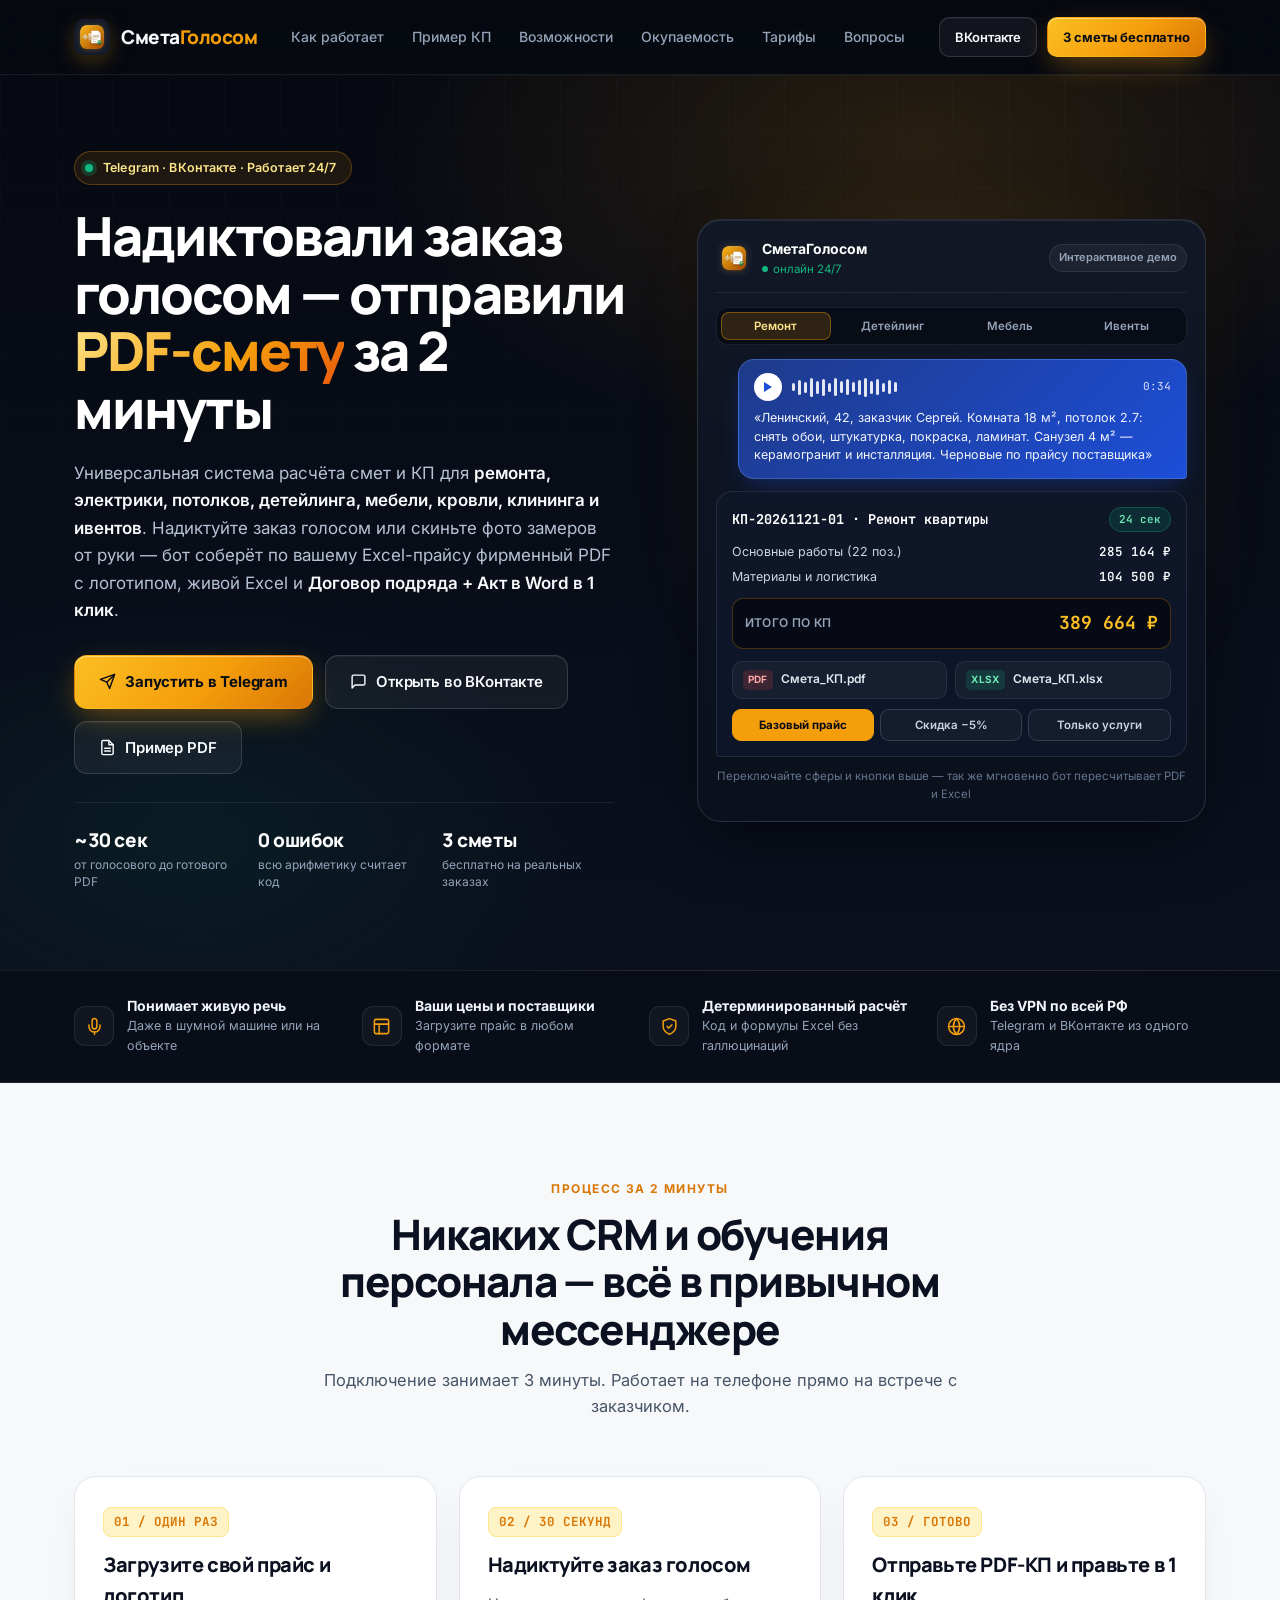
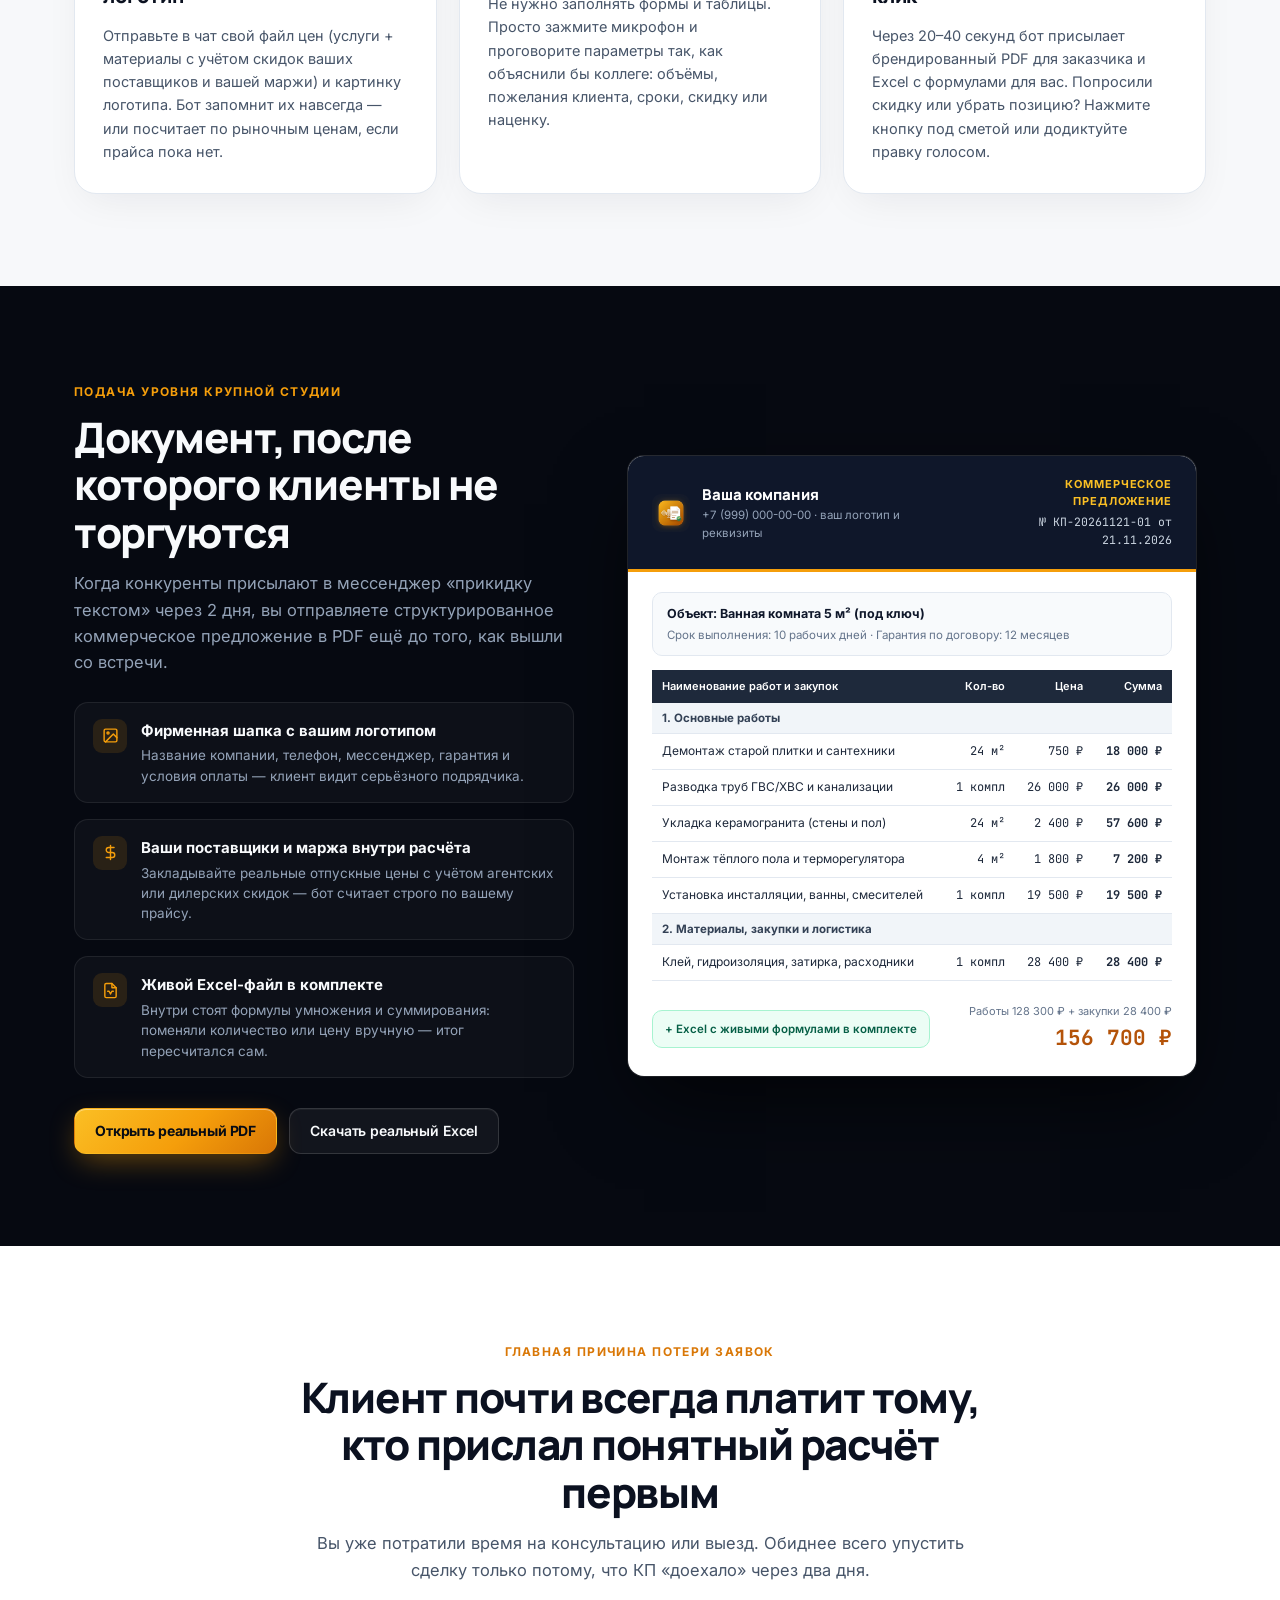
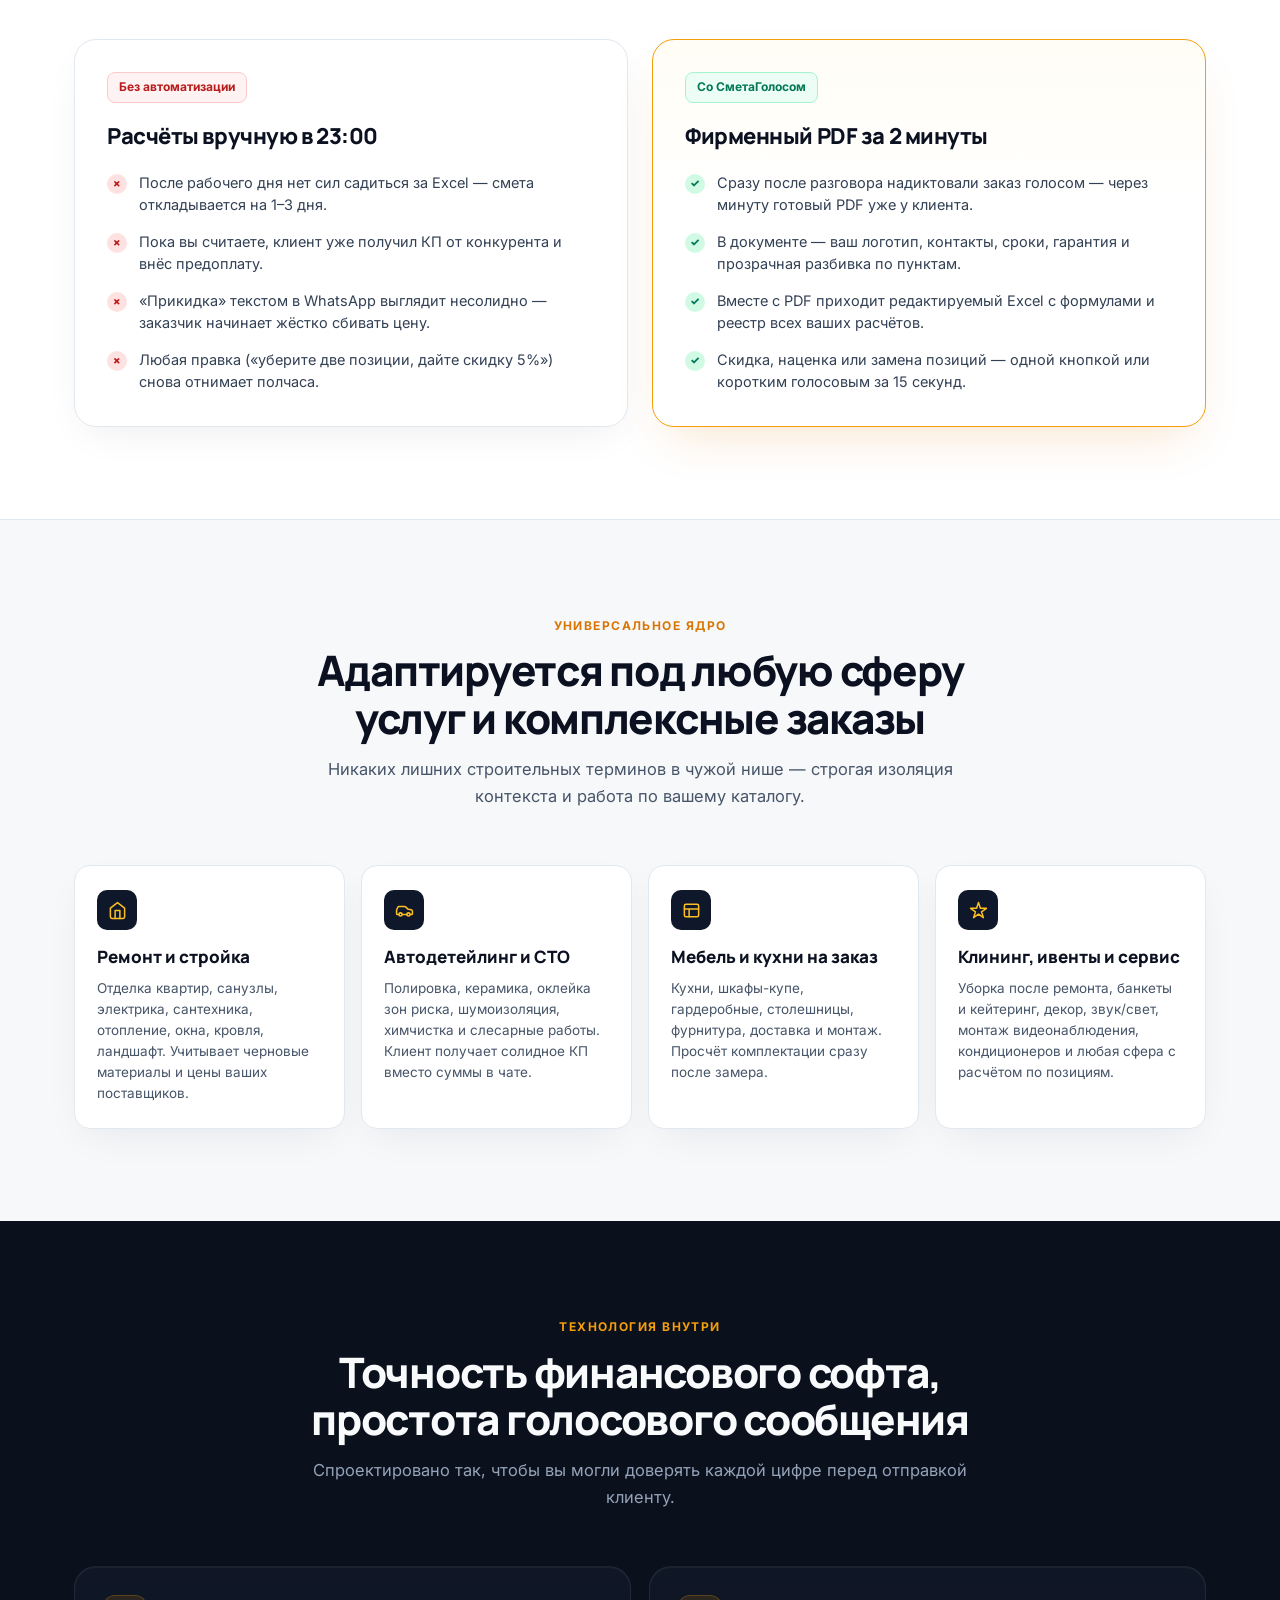
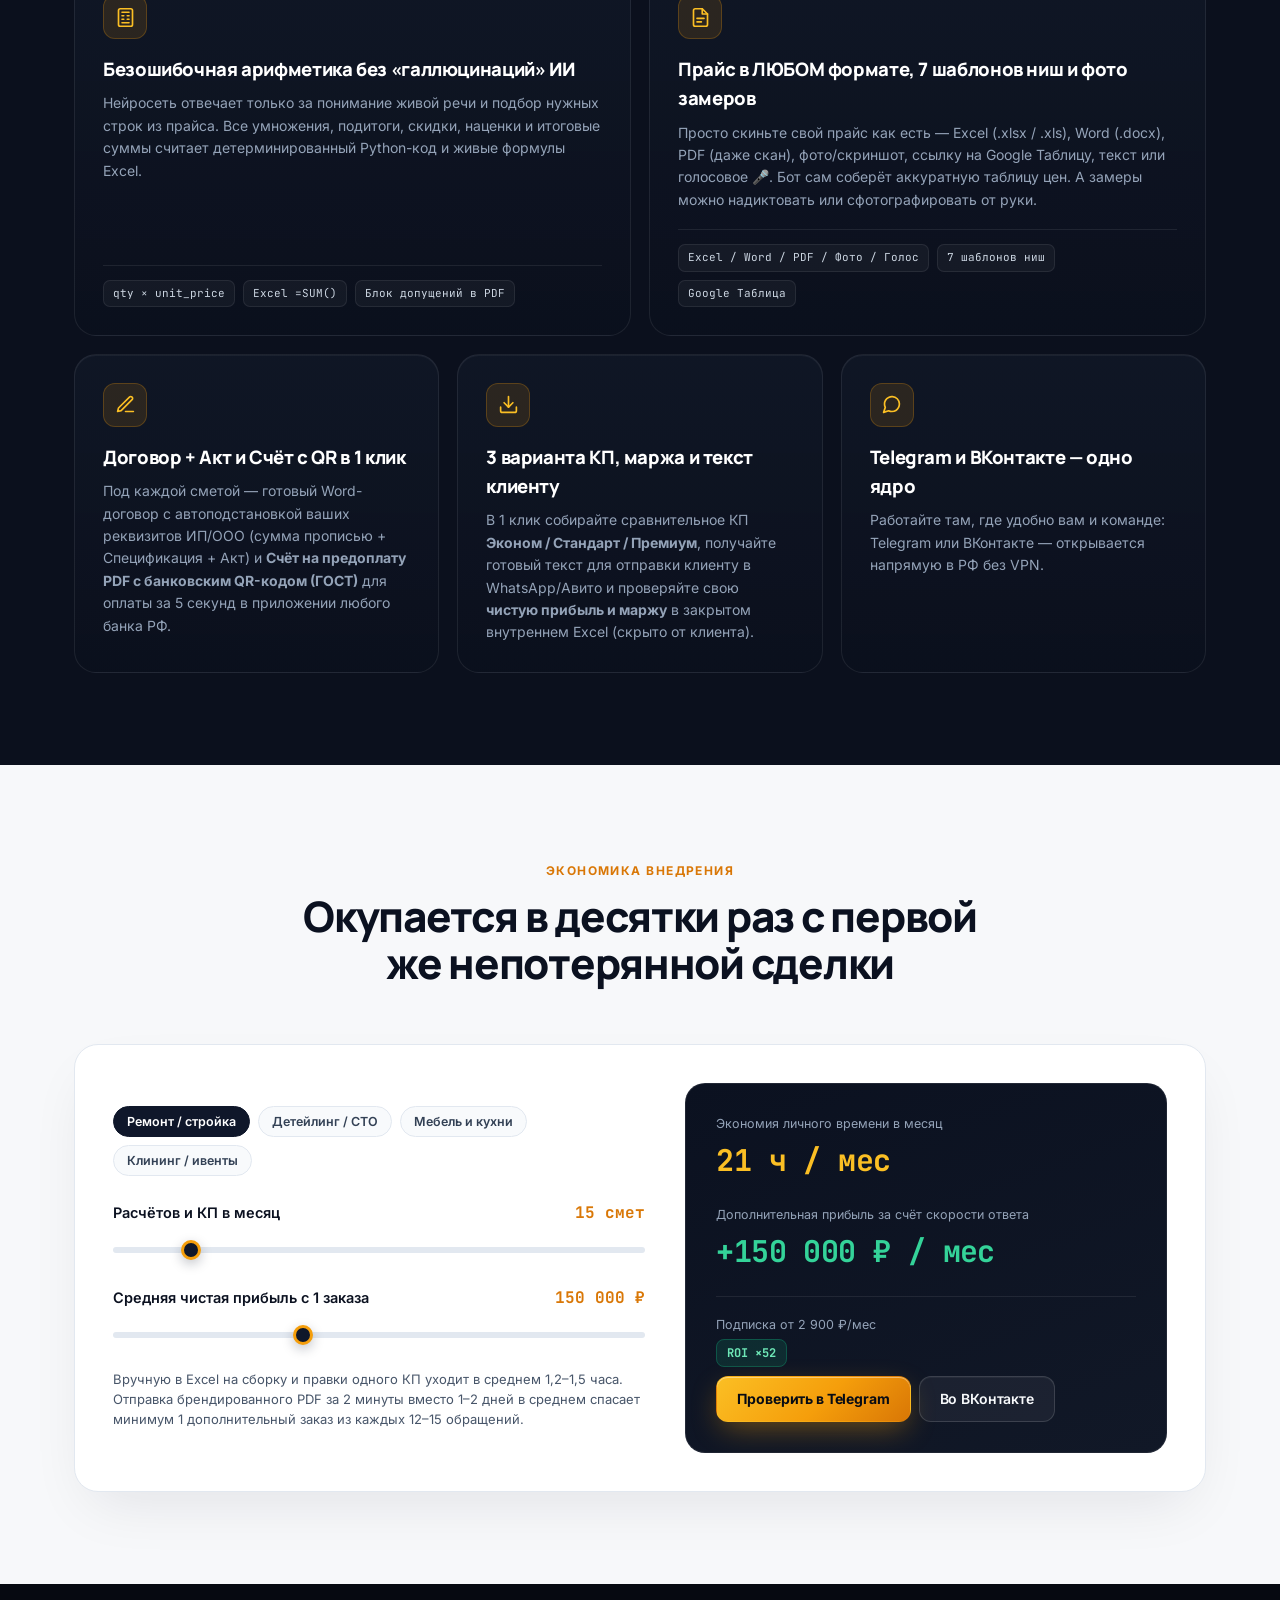
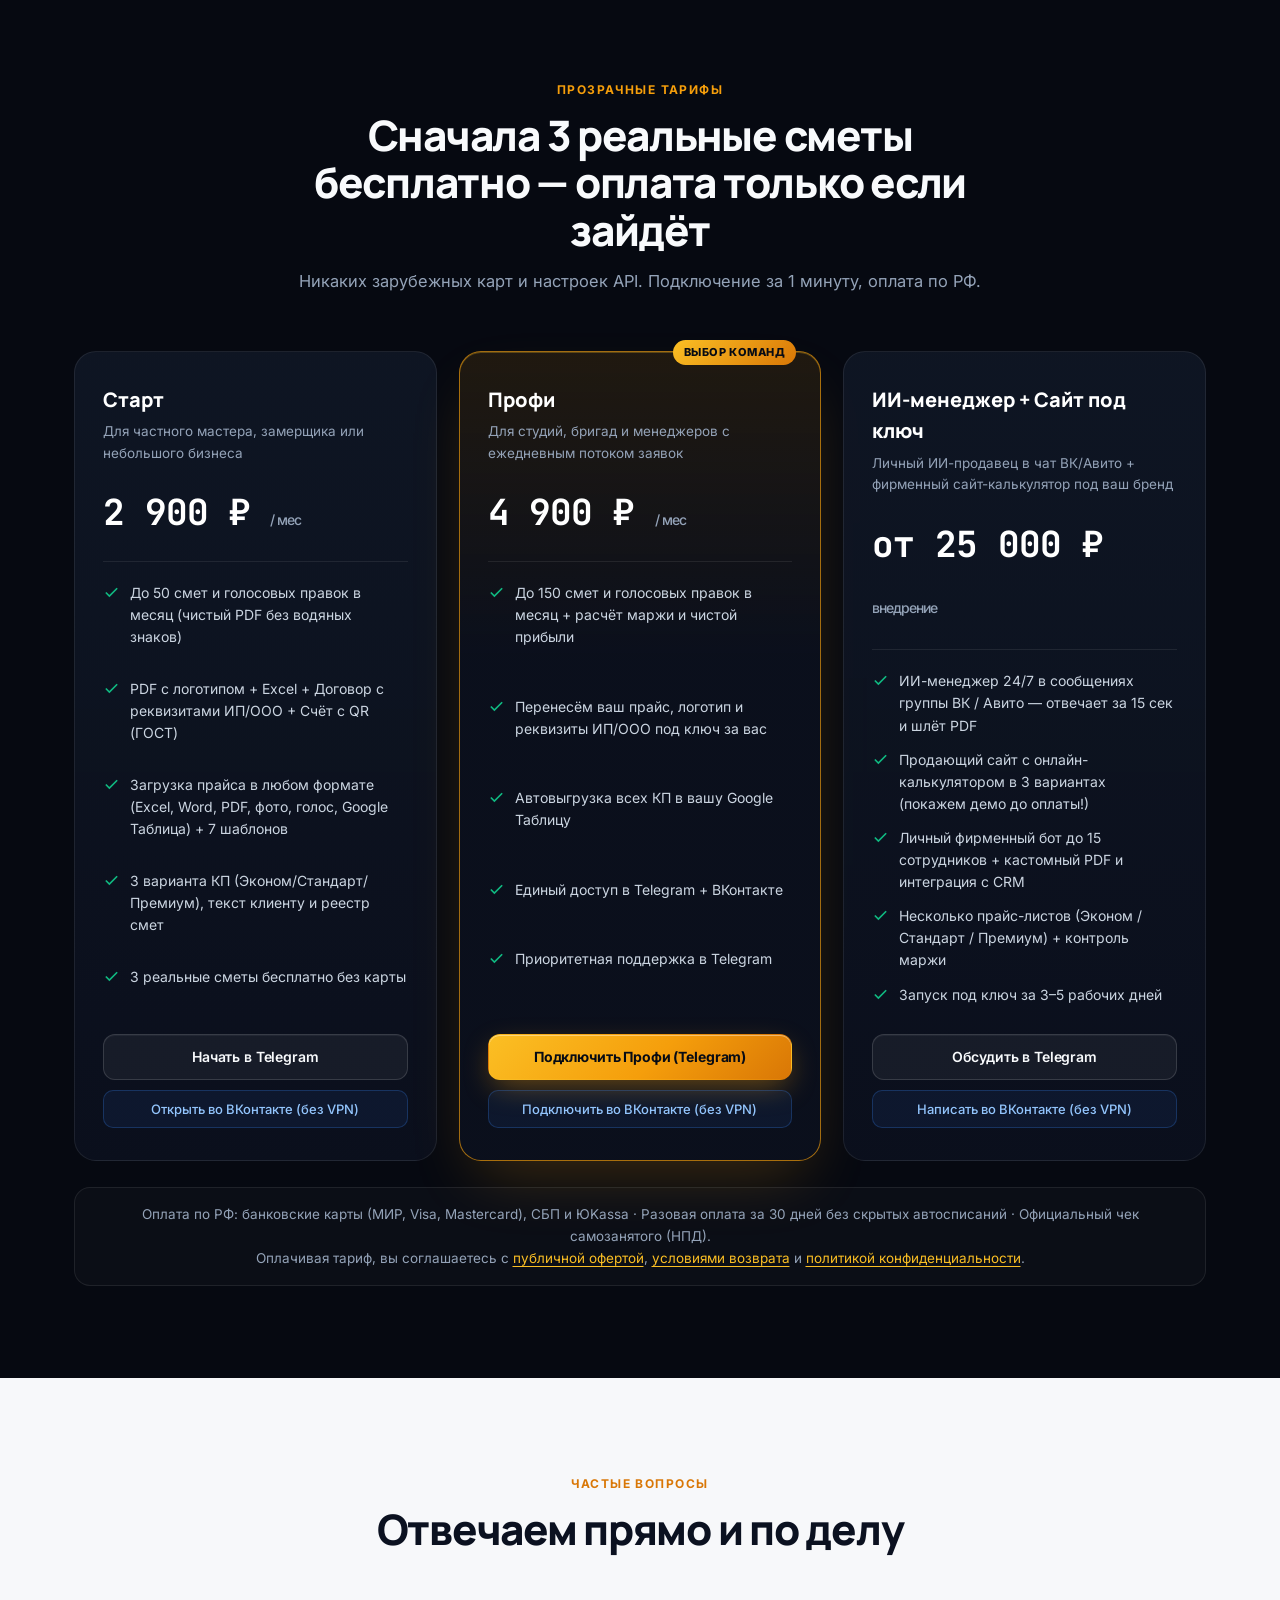
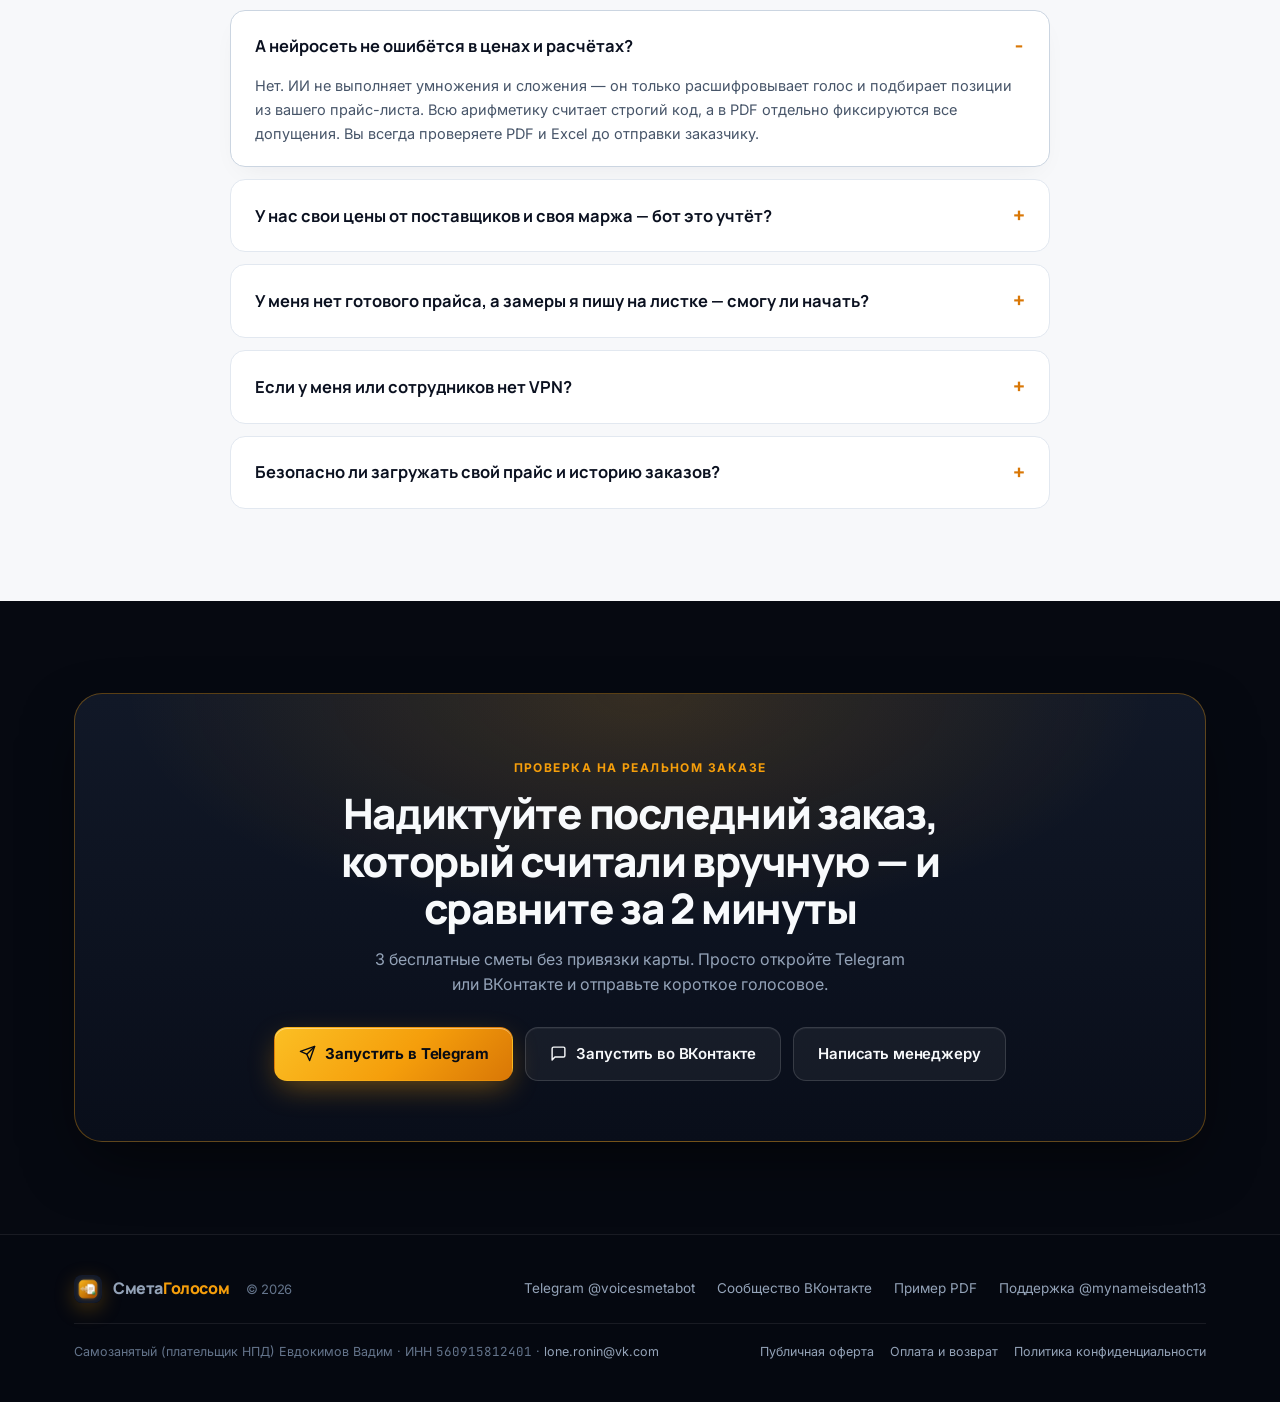
==== commit 3cfeffab: "Update site: any-format prices, 3-tier KP, GOST QR invoice, requisites, margin & AI-manager turnkey" ====
--- a/index.html
+++ b/index.html
@@ -1427,7 +1427,7 @@
         </div>
         <div>
           <div class="trust-t">Ваши цены и поставщики</div>
-          <div class="trust-s">Загрузите свой CSV один раз</div>
+          <div class="trust-s">Загрузите прайс в любом формате</div>
         </div>
       </div>
       <div class="trust-cell">
@@ -1682,13 +1682,13 @@
             <div class="bento-ic">
               <svg viewBox="0 0 24 24" fill="none" stroke="currentColor" stroke-width="1.9" stroke-linecap="round" stroke-linejoin="round"><path d="M14 2H6a2 2 0 0 0-2 2v16a2 2 0 0 0 2 2h12a2 2 0 0 0 2-2V8z"/><polyline points="14 2 14 8 20 8"/><line x1="8" y1="13" x2="16" y2="13"/><line x1="8" y1="17" x2="13" y2="17"/></svg>
             </div>
-            <h3>Обычный Excel (.xlsx), 7 шаблонов ниш и фото замеров</h3>
-            <p>Просто скиньте в чат свой обычный файл Excel (.xlsx) или выберите готовый шаблон прайса из 7 ниш в 1 клик. А если замеры записаны на листке от руки — отправьте фото, и бот сам соберёт по нему смету.</p>
+            <h3>Прайс в ЛЮБОМ формате, 7 шаблонов ниш и фото замеров</h3>
+            <p>Просто скиньте свой прайс как есть — Excel (.xlsx / .xls), Word (.docx), PDF (даже скан), фото/скриншот, ссылку на Google Таблицу, текст или голосовое 🎤. Бот сам соберёт аккуратную таблицу цен. А замеры можно надиктовать или сфотографировать от руки.</p>
           </div>
           <div class="bento-meta">
-            <span class="meta-chip">Excel .xlsx / CSV</span>
+            <span class="meta-chip">Excel / Word / PDF / Фото / Голос</span>
             <span class="meta-chip">7 шаблонов ниш</span>
-            <span class="meta-chip">Фото замеров от руки</span>
+            <span class="meta-chip">Google Таблица</span>
           </div>
         </div>
 
@@ -1697,8 +1697,8 @@
             <div class="bento-ic">
               <svg viewBox="0 0 24 24" fill="none" stroke="currentColor" stroke-width="1.9" stroke-linecap="round" stroke-linejoin="round"><path d="M12 20h9"/><path d="M16.5 3.5a2.121 2.121 0 0 1 3 3L7 19l-4 1 1-4L16.5 3.5z"/></svg>
             </div>
-            <h3>Договор + Акт в Word в 1 клик</h3>
-            <p>Сразу под каждой сметой — кнопка «Договор + Акт»: за 2 секунды готов Word-файл с Договором подряда (сумма прописью), Спецификацией и Актом сдачи-приёмки, плюс любые правки и скидки голосом.</p>
+            <h3>Договор + Акт и Счёт с QR в 1 клик</h3>
+            <p>Под каждой сметой — готовый Word-договор с автоподстановкой ваших реквизитов ИП/ООО (сумма прописью + Спецификация + Акт) и <strong>Счёт на предоплату PDF с банковским QR-кодом (ГОСТ)</strong> для оплаты за 5 секунд в приложении любого банка РФ.</p>
           </div>
         </div>
 
@@ -1707,8 +1707,8 @@
             <div class="bento-ic">
               <svg viewBox="0 0 24 24" fill="none" stroke="currentColor" stroke-width="1.9" stroke-linecap="round" stroke-linejoin="round"><path d="M21 15v4a2 2 0 0 1-2 2H5a2 2 0 0 1-2-2v-4"/><polyline points="7 10 12 15 17 10"/><line x1="12" y1="15" x2="12" y2="3"/></svg>
             </div>
-            <h3>Реестр смет и Google Таблицы</h3>
-            <p>История всех расчётов сохраняется автоматически: выгружайте сводный Excel-реестр командой или подключите автовыгрузку в Google Таблицу.</p>
+            <h3>3 варианта КП, маржа и текст клиенту</h3>
+            <p>В 1 клик собирайте сравнительное КП <strong>Эконом / Стандарт / Премиум</strong>, получайте готовый текст для отправки клиенту в WhatsApp/Авито и проверяйте свою <strong>чистую прибыль и маржу</strong> в закрытом внутреннем Excel (скрыто от клиента).</p>
           </div>
         </div>
 
@@ -1803,9 +1803,9 @@
           <div class="price-num">2 900 ₽ <small>/ мес</small></div>
           <ul class="price-features">
             <li><svg viewBox="0 0 24 24" fill="none" stroke="currentColor" stroke-width="2.4"><polyline points="20 6 9 17 4 12"/></svg><span>До 50 смет и голосовых правок в месяц (чистый PDF без водяных знаков)</span></li>
-            <li><svg viewBox="0 0 24 24" fill="none" stroke="currentColor" stroke-width="2.4"><polyline points="20 6 9 17 4 12"/></svg><span>PDF с логотипом + Excel с формулами + Договор и Акт в Word</span></li>
-            <li><svg viewBox="0 0 24 24" fill="none" stroke="currentColor" stroke-width="2.4"><polyline points="20 6 9 17 4 12"/></svg><span>Свой прайс из Excel (.xlsx / CSV), 7 шаблонов ниш и фото замеров</span></li>
-            <li><svg viewBox="0 0 24 24" fill="none" stroke="currentColor" stroke-width="2.4"><polyline points="20 6 9 17 4 12"/></svg><span>Реестр всех смет в Excel + бонус +15 дней за приглашённого коллегу</span></li>
+            <li><svg viewBox="0 0 24 24" fill="none" stroke="currentColor" stroke-width="2.4"><polyline points="20 6 9 17 4 12"/></svg><span>PDF с логотипом + Excel + Договор с реквизитами ИП/ООО + Счёт с QR (ГОСТ)</span></li>
+            <li><svg viewBox="0 0 24 24" fill="none" stroke="currentColor" stroke-width="2.4"><polyline points="20 6 9 17 4 12"/></svg><span>Загрузка прайса в любом формате (Excel, Word, PDF, фото, голос, Google Таблица) + 7 шаблонов</span></li>
+            <li><svg viewBox="0 0 24 24" fill="none" stroke="currentColor" stroke-width="2.4"><polyline points="20 6 9 17 4 12"/></svg><span>3 варианта КП (Эконом/Стандарт/Премиум), текст клиенту и реестр смет</span></li>
             <li><svg viewBox="0 0 24 24" fill="none" stroke="currentColor" stroke-width="2.4"><polyline points="20 6 9 17 4 12"/></svg><span>3 реальные сметы бесплатно без карты</span></li>
           </ul>
           <div class="price-cta-stack">
@@ -1820,8 +1820,8 @@
           <div class="price-desc">Для студий, бригад и менеджеров с ежедневным потоком заявок</div>
           <div class="price-num">4 900 ₽ <small>/ мес</small></div>
           <ul class="price-features">
-            <li><svg viewBox="0 0 24 24" fill="none" stroke="currentColor" stroke-width="2.4"><polyline points="20 6 9 17 4 12"/></svg><span>До 150 смет и голосовых правок в месяц</span></li>
-            <li><svg viewBox="0 0 24 24" fill="none" stroke="currentColor" stroke-width="2.4"><polyline points="20 6 9 17 4 12"/></svg><span>Перенесём и настроим ваш прайс-лист за вас</span></li>
+            <li><svg viewBox="0 0 24 24" fill="none" stroke="currentColor" stroke-width="2.4"><polyline points="20 6 9 17 4 12"/></svg><span>До 150 смет и голосовых правок в месяц + расчёт маржи и чистой прибыли</span></li>
+            <li><svg viewBox="0 0 24 24" fill="none" stroke="currentColor" stroke-width="2.4"><polyline points="20 6 9 17 4 12"/></svg><span>Перенесём ваш прайс, логотип и реквизиты ИП/ООО под ключ за вас</span></li>
             <li><svg viewBox="0 0 24 24" fill="none" stroke="currentColor" stroke-width="2.4"><polyline points="20 6 9 17 4 12"/></svg><span>Автовыгрузка всех КП в вашу Google Таблицу</span></li>
             <li><svg viewBox="0 0 24 24" fill="none" stroke="currentColor" stroke-width="2.4"><polyline points="20 6 9 17 4 12"/></svg><span>Единый доступ в Telegram + ВКонтакте</span></li>
             <li><svg viewBox="0 0 24 24" fill="none" stroke="currentColor" stroke-width="2.4"><polyline points="20 6 9 17 4 12"/></svg><span>Приоритетная поддержка в Telegram</span></li>
@@ -1833,15 +1833,15 @@
         </div>
 
         <div class="price-card reveal">
-          <div class="price-tier">Бизнес под ключ</div>
-          <div class="price-desc">Выделенный фирменный бот под бренд и процессы вашей компании</div>
+          <div class="price-tier">ИИ-менеджер + Сайт под ключ</div>
+          <div class="price-desc">Личный ИИ-продавец в чат ВК/Авито + фирменный сайт-калькулятор под ваш бренд</div>
           <div class="price-num">от 25 000 ₽ <small>внедрение</small></div>
           <ul class="price-features">
-            <li><svg viewBox="0 0 24 24" fill="none" stroke="currentColor" stroke-width="2.4"><polyline points="20 6 9 17 4 12"/></svg><span>Личный бот с именем и аватаркой вашей компании</span></li>
-            <li><svg viewBox="0 0 24 24" fill="none" stroke="currentColor" stroke-width="2.4"><polyline points="20 6 9 17 4 12"/></svg><span>До 15 сотрудников с личными подписями в PDF</span></li>
-            <li><svg viewBox="0 0 24 24" fill="none" stroke="currentColor" stroke-width="2.4"><polyline points="20 6 9 17 4 12"/></svg><span>Кастомный дизайн PDF + интеграция с CRM / 1С</span></li>
-            <li><svg viewBox="0 0 24 24" fill="none" stroke="currentColor" stroke-width="2.4"><polyline points="20 6 9 17 4 12"/></svg><span>Несколько прайс-листов (Эконом / Бизнес / VIP)</span></li>
-            <li><svg viewBox="0 0 24 24" fill="none" stroke="currentColor" stroke-width="2.4"><polyline points="20 6 9 17 4 12"/></svg><span>Запуск под ключ за 2–4 рабочих дня</span></li>
+            <li><svg viewBox="0 0 24 24" fill="none" stroke="currentColor" stroke-width="2.4"><polyline points="20 6 9 17 4 12"/></svg><span>ИИ-менеджер 24/7 в сообщениях группы ВК / Авито — отвечает за 15 сек и шлёт PDF</span></li>
+            <li><svg viewBox="0 0 24 24" fill="none" stroke="currentColor" stroke-width="2.4"><polyline points="20 6 9 17 4 12"/></svg><span>Продающий сайт с онлайн-калькулятором в 3 вариантах (покажем демо до оплаты!)</span></li>
+            <li><svg viewBox="0 0 24 24" fill="none" stroke="currentColor" stroke-width="2.4"><polyline points="20 6 9 17 4 12"/></svg><span>Личный фирменный бот до 15 сотрудников + кастомный PDF и интеграция с CRM</span></li>
+            <li><svg viewBox="0 0 24 24" fill="none" stroke="currentColor" stroke-width="2.4"><polyline points="20 6 9 17 4 12"/></svg><span>Несколько прайс-листов (Эконом / Стандарт / Премиум) + контроль маржи</span></li>
+            <li><svg viewBox="0 0 24 24" fill="none" stroke="currentColor" stroke-width="2.4"><polyline points="20 6 9 17 4 12"/></svg><span>Запуск под ключ за 3–5 рабочих дней</span></li>
           </ul>
           <div class="price-cta-stack">
             <a class="btn btn-glass" href="https://t.me/mynameisdeath13" target="_blank" rel="noopener">Обсудить в Telegram</a>
@@ -1871,7 +1871,7 @@
         </details>
         <details>
           <summary>У нас свои цены от поставщиков и своя маржа — бот это учтёт?</summary>
-          <p>Да. Вы один раз загружаете в чат свой обычный файл Excel (.xlsx) или CSV с вашими отпускными ценами на услуги и материалы. После этого бот считает каждый заказ строго по вашему прайсу, сохраняя вашу привычную экономику и маржинальность.</p>
+          <p>Да. Вы один раз отправляете в чат свой прайс в ЛЮБОМ формате — Excel (.xlsx / .xls), Word (.docx), PDF (даже скан), фото/скриншот таблицы, ссылку на Google Таблицу, обычный текст или голосовое сообщение. Бот сам разберёт позиции, цены и единицы измерения и будет считать каждый заказ строго по вашей экономике.</p>
         </details>
         <details>
           <summary>У меня нет готового прайса, а замеры я пишу на листке — смогу ли начать?</summary>
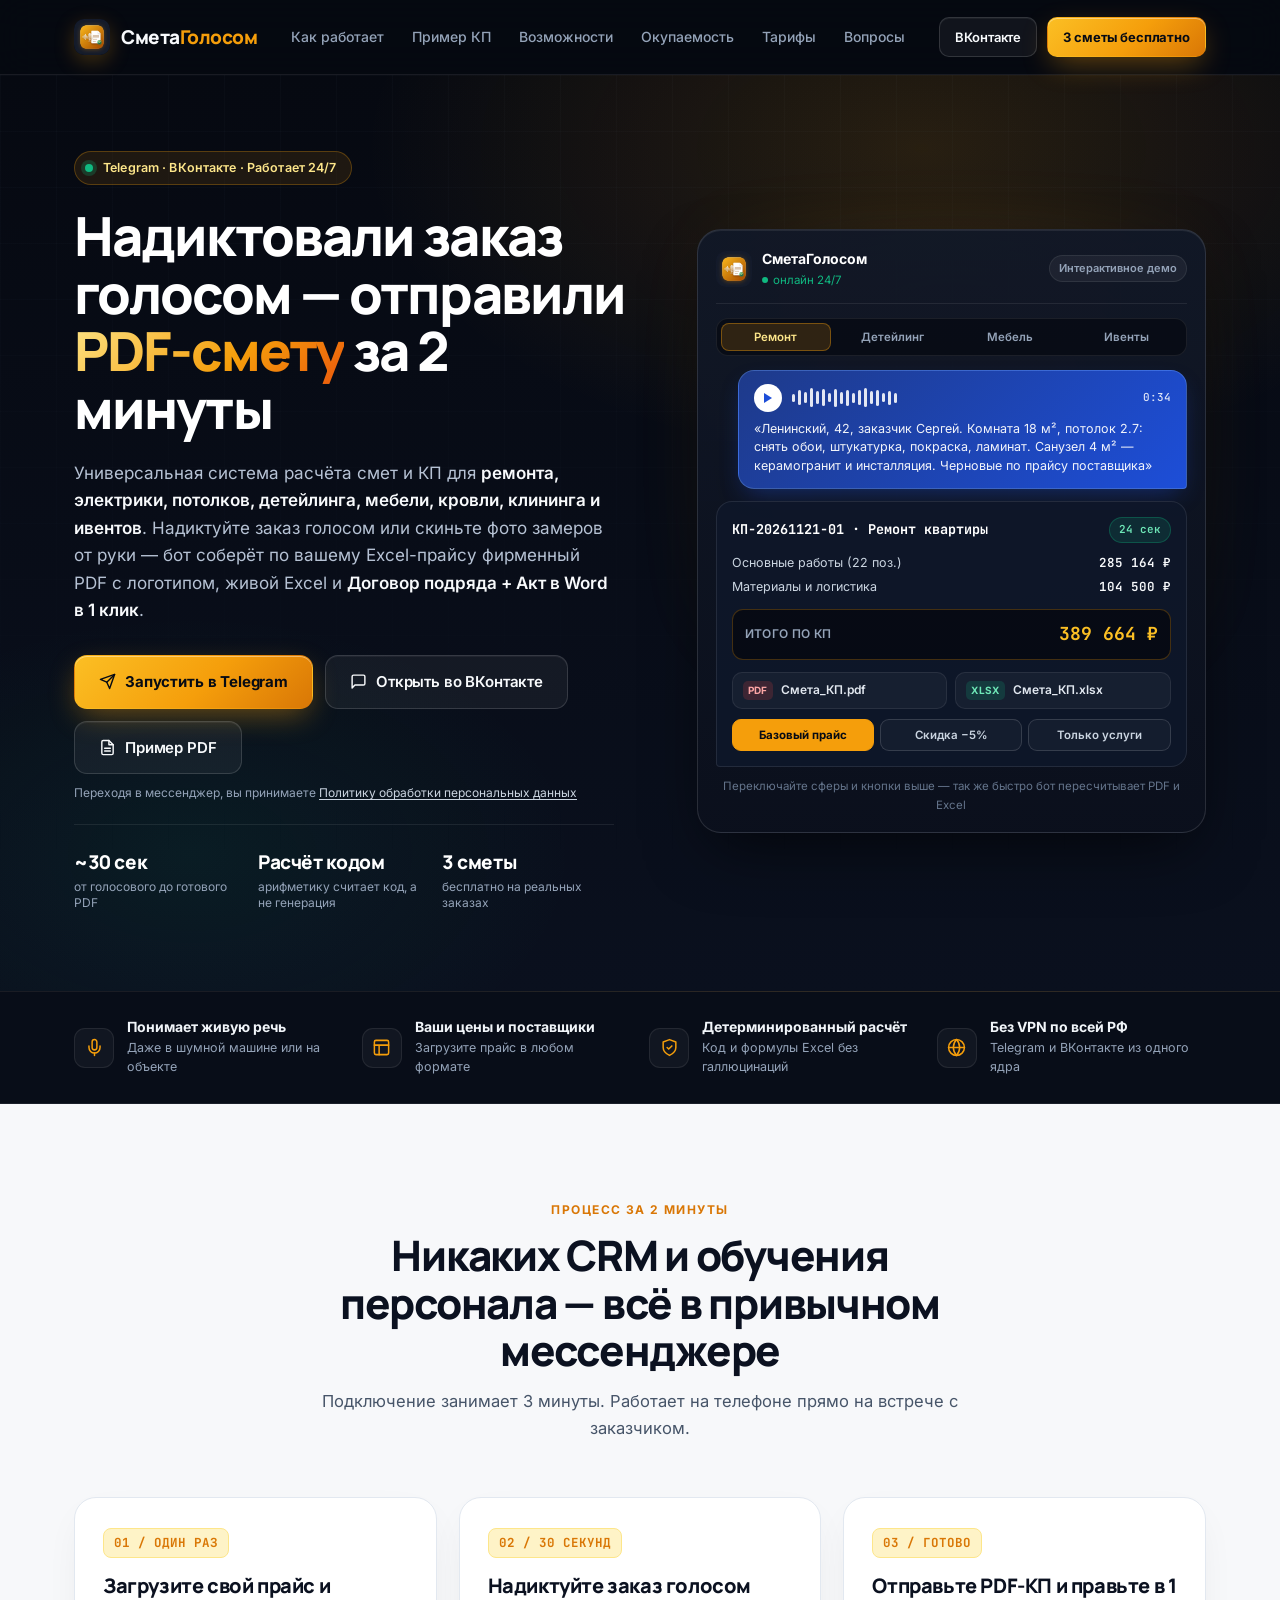
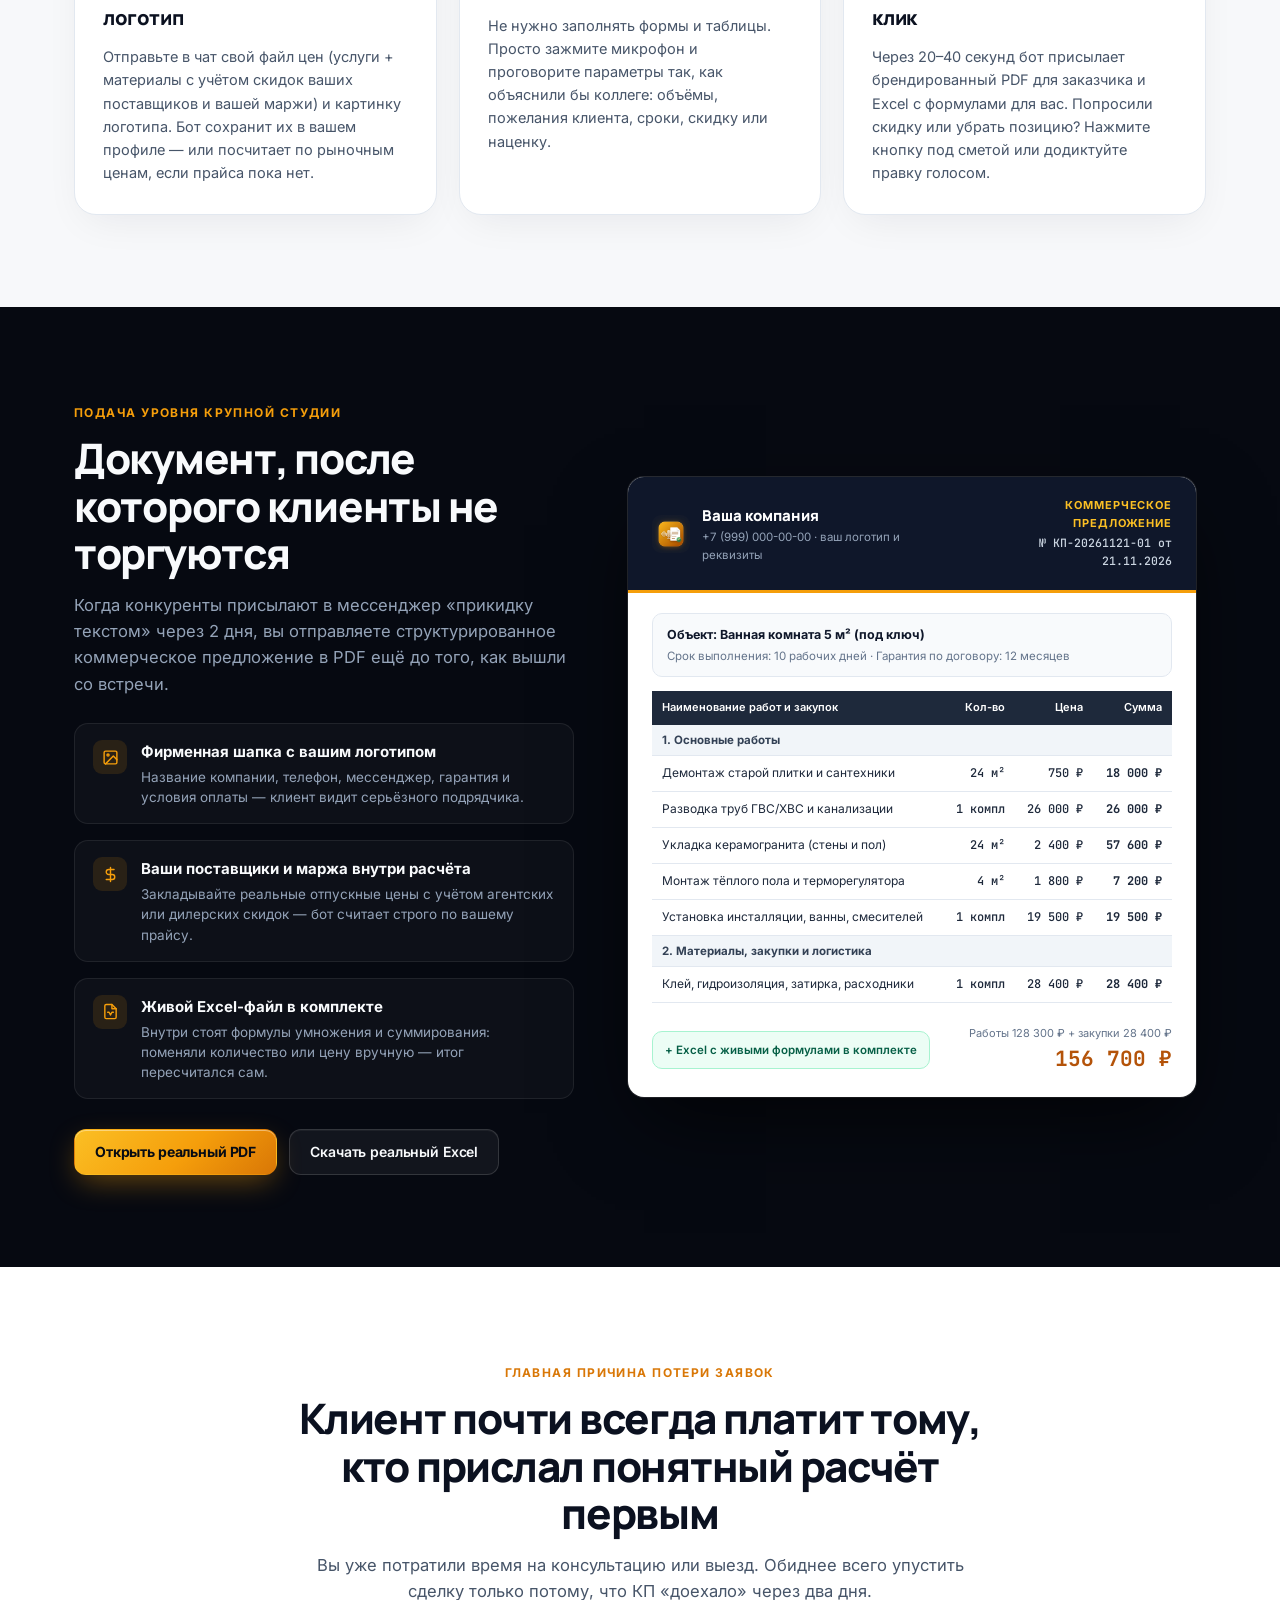
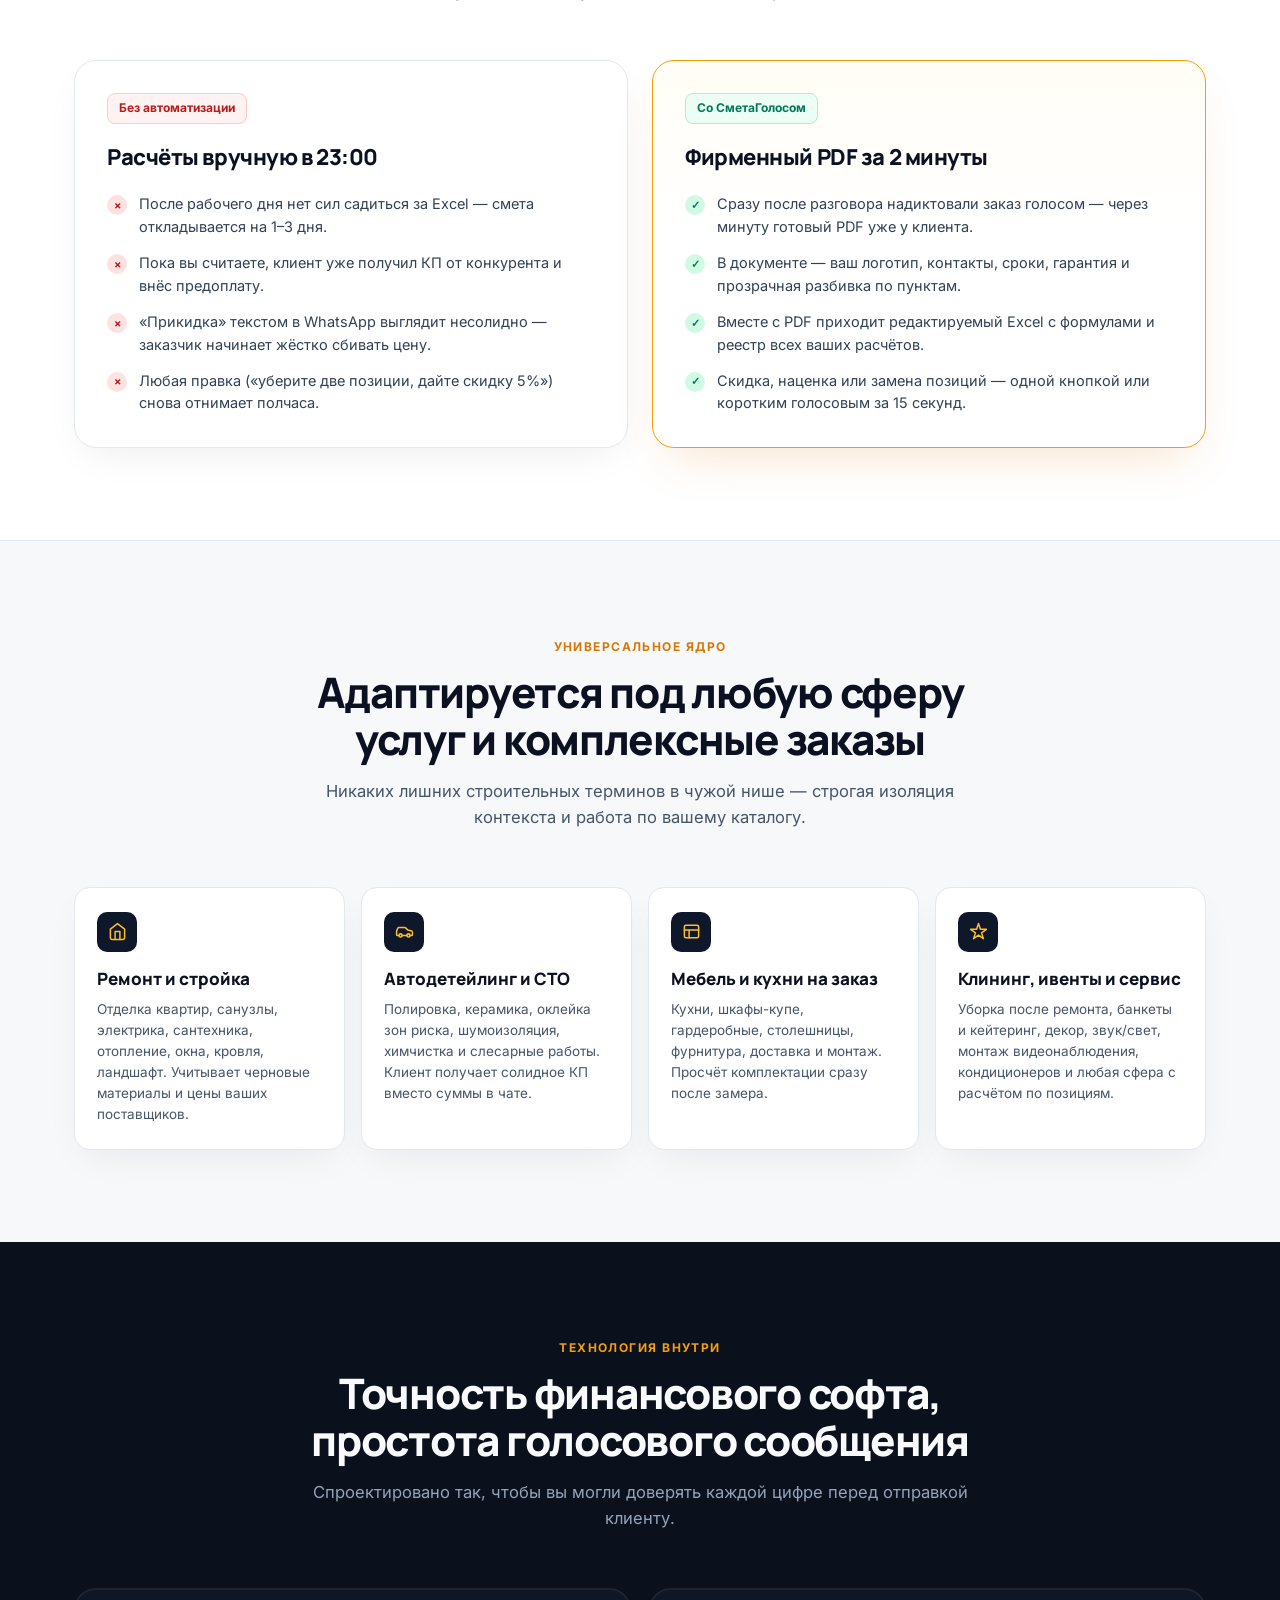
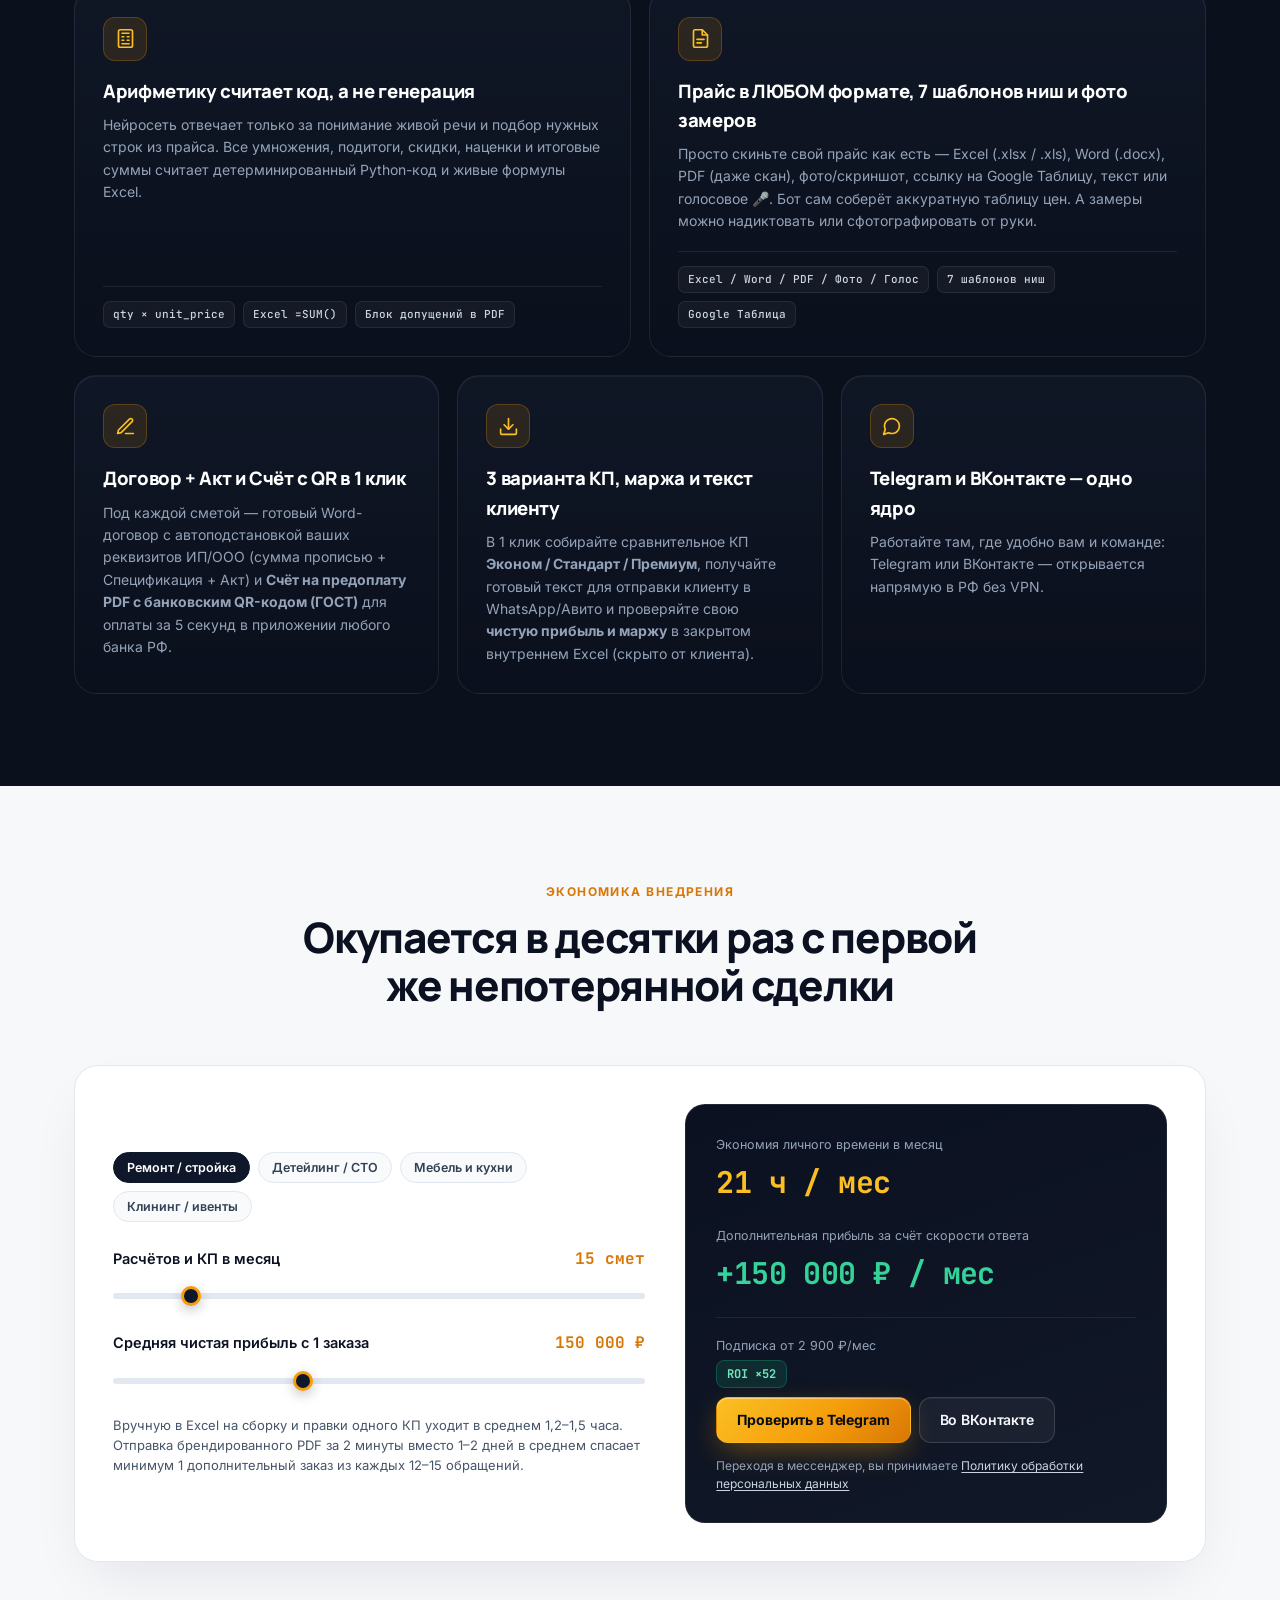
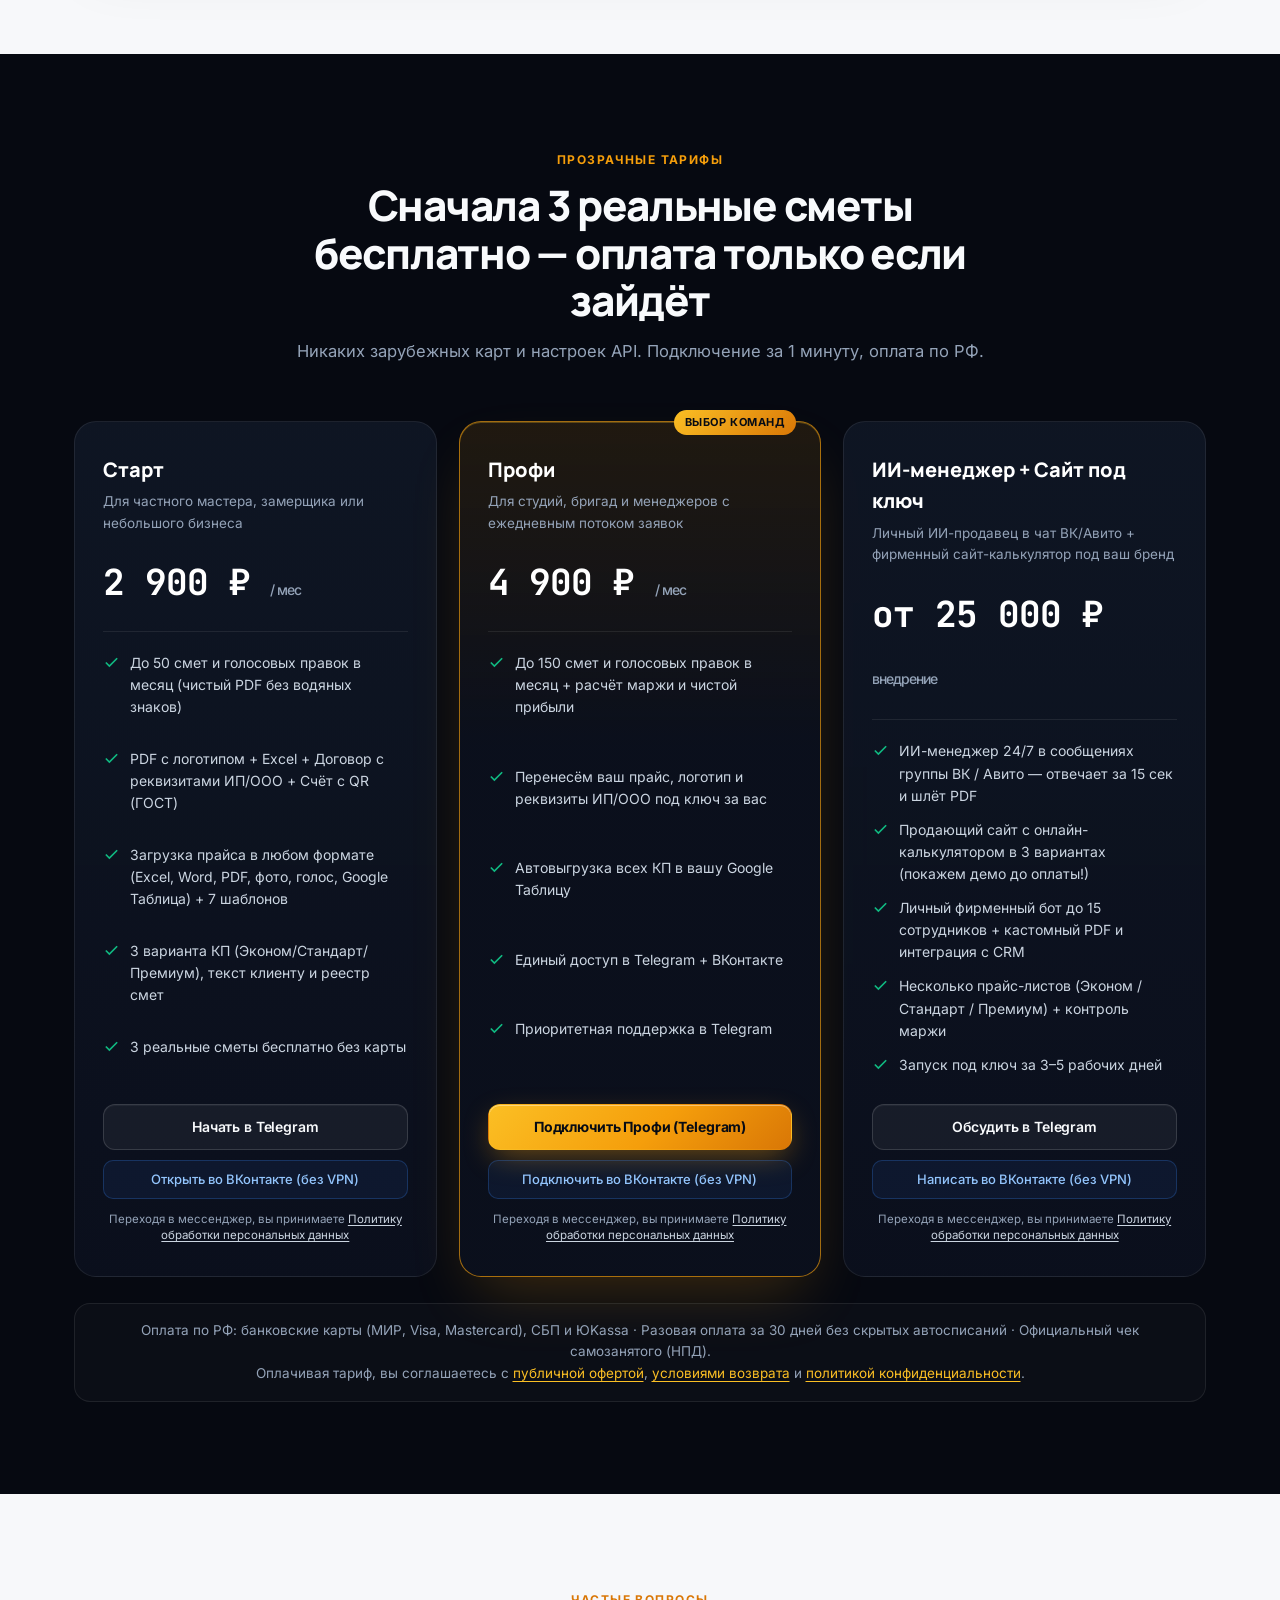
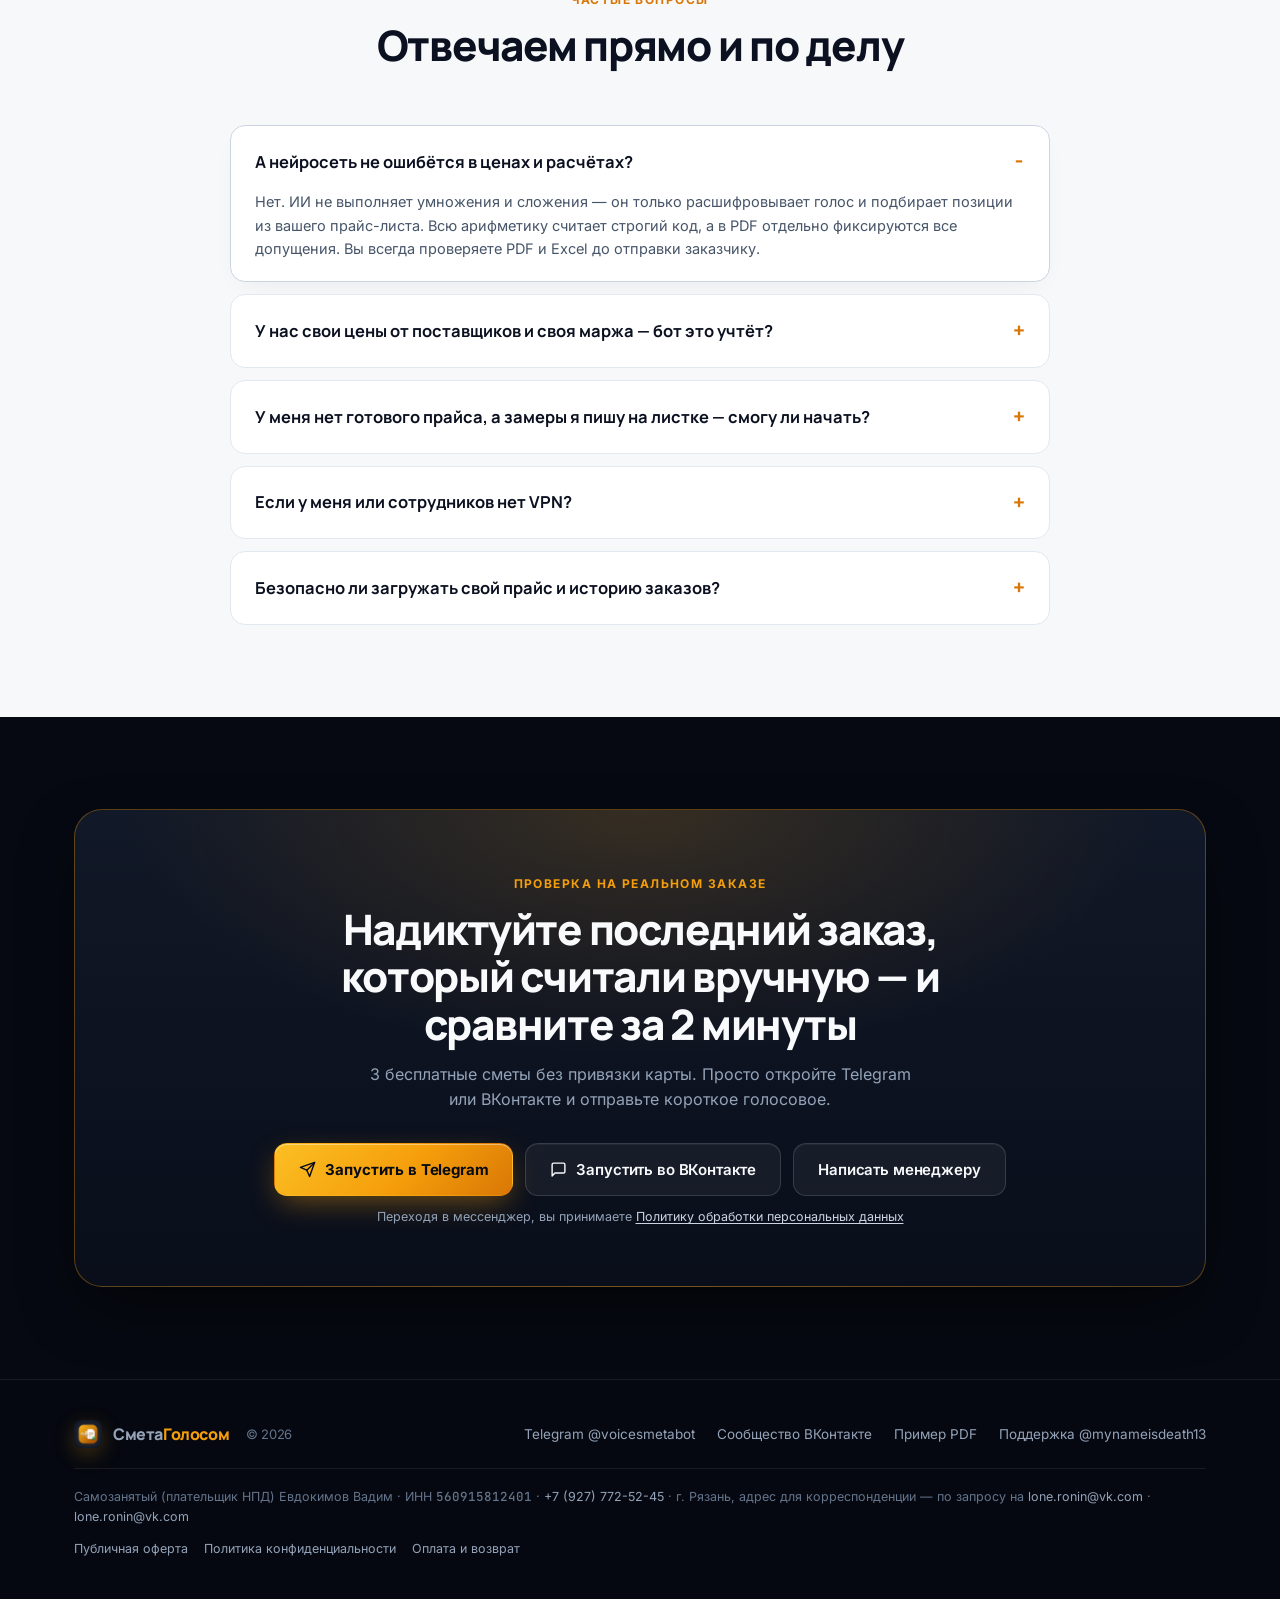
==== commit b458b5d3: "(a) Локальные шрифты, единый футер, отказ от абсолютов и consent-строки" ====
--- a/index.html
+++ b/index.html
@@ -3,6 +3,7 @@
 <head>
   <meta charset="UTF-8" />
   <meta name="viewport" content="width=device-width, initial-scale=1.0" />
+  <script>if(location.search.indexOf('stoma=')!==-1){var _s=new URLSearchParams(location.search).get('stoma');if(_s)location.replace('/stoma.html?c='+encodeURIComponent(_s));}</script>
   <title>СметаГолосом — Профессиональные сметы и КП в PDF из голосового за 2 минуты</title>
   <link rel="icon" type="image/png" href="/favicon.png" />
   <meta property="og:type" content="website" />
@@ -11,9 +12,9 @@
   <meta property="og:description" content="Надиктуйте заказ голосом в Telegram или ВКонтакте — система посчитает по вашему прайсу и выдаст брендированный PDF с логотипом и Excel с формулами. 3 сметы бесплатно." />
   <meta property="og:image" content="https://smetagolosom.ru/og-preview.jpg" />
   <meta name="description" content="Универсальный сервис автоматизации смет и коммерческих предложений в Telegram и ВКонтакте для ремонта, строительства, детейлинга, мебели, клининга, ивентов и любых услуг." />
-  <link rel="preconnect" href="https://fonts.googleapis.com" />
-  <link rel="preconnect" href="https://fonts.gstatic.com" crossorigin />
-  <link href="https://fonts.googleapis.com/css2?family=Inter:wght@400;500;600;700&family=JetBrains+Mono:wght@500;600;700&family=Manrope:wght@600;700;800&display=swap" rel="stylesheet" />
+  <link rel="preload" href="/fonts/inter-400-cyrillic.woff2" as="font" type="font/woff2" crossorigin />
+  <link rel="preload" href="/fonts/manrope-600-cyrillic.woff2" as="font" type="font/woff2" crossorigin />
+  <link rel="stylesheet" href="/fonts/fonts.css" />
   <style>
     :root {
       --bg-0: #060911;
@@ -1223,10 +1224,42 @@
     }
     .footer-legal a { color: var(--text-secondary); }
     .footer-legal a:hover { color: #FFFFFF; }
+    .policy-consent-note {
+      font-size: 12px;
+      line-height: 1.45;
+      color: var(--text-secondary);
+      margin-top: 10px;
+    }
+    .policy-consent-note a {
+      color: #CBD5E1;
+      text-decoration: underline;
+      text-underline-offset: 2px;
+    }
+    .policy-consent-note a:hover { color: #FFFFFF; }
+    .price-cta-stack .policy-consent-note {
+      font-size: 11.5px;
+      text-align: center;
+      margin-top: 2px;
+    }
+    .hero-cta + .policy-consent-note {
+      margin-top: -18px;
+      margin-bottom: 22px;
+    }
+    .cta-box .policy-consent-note {
+      margin: 12px auto 0;
+      font-size: 12.5px;
+      max-width: 560px;
+    }
+    .mobile-drawer .policy-consent-note {
+      font-size: 11.5px;
+      margin-top: 6px;
+      color: var(--text-secondary);
+    }
 
     /* RESPONSIVE */
     @media (max-width: 1020px) {
       .hero-grid, .doc-grid, .calc-shell { grid-template-columns: 1fr; }
+      .hero-grid > * { min-width: 0; }
       .bento-card, .bento-card.wide { grid-column: span 3; }
       .niches-grid, .trust-grid { grid-template-columns: repeat(2, 1fr); }
       .price-grid, .steps-grid { grid-template-columns: 1fr; }
@@ -1288,6 +1321,7 @@
       <a href="#pricing" onclick="this.parentElement.classList.remove('open')">Тарифы</a>
       <a href="#faq" onclick="this.parentElement.classList.remove('open')">Частые вопросы</a>
       <a class="btn btn-glass" href="https://vk.ru/im?sel=-243551967" target="_blank" rel="noopener">Открыть во ВКонтакте (без VPN)</a>
+      <p class="policy-consent-note">Переходя в мессенджер, вы принимаете <a href="/privacy.html">Политику обработки персональных данных</a></p>
     </div>
   </header>
 
@@ -1318,6 +1352,7 @@
             Пример PDF
           </a>
         </div>
+        <p class="policy-consent-note">Переходя в мессенджер, вы принимаете <a href="/privacy.html">Политику обработки персональных данных</a></p>
 
         <div class="hero-proof">
           <div class="proof-item">
@@ -1325,8 +1360,8 @@
             <span class="proof-lbl">от голосового до готового PDF</span>
           </div>
           <div class="proof-item">
-            <span class="proof-val num">0 ошибок</span>
-            <span class="proof-lbl">всю арифметику считает код</span>
+            <span class="proof-val">Расчёт кодом</span>
+            <span class="proof-lbl">арифметику считает код, а не генерация</span>
           </div>
           <div class="proof-item">
             <span class="proof-val num">3 сметы</span>
@@ -1403,7 +1438,7 @@
               <button class="sim-btn" type="button" onclick="setModifier(0, false, this)">Только услуги</button>
             </div>
           </div>
-          <div class="console-caption">Переключайте сферы и кнопки выше — так же мгновенно бот пересчитывает PDF и Excel</div>
+          <div class="console-caption">Переключайте сферы и кнопки выше — так же быстро бот пересчитывает PDF и Excel</div>
         </div>
       </div>
     </div>
@@ -1463,7 +1498,7 @@
         <div class="step-card reveal">
           <span class="step-num">01 / ОДИН РАЗ</span>
           <h3>Загрузите свой прайс и логотип</h3>
-          <p>Отправьте в чат свой файл цен (услуги + материалы с учётом скидок ваших поставщиков и вашей маржи) и картинку логотипа. Бот запомнит их навсегда — или посчитает по рыночным ценам, если прайса пока нет.</p>
+          <p>Отправьте в чат свой файл цен (услуги + материалы с учётом скидок ваших поставщиков и вашей маржи) и картинку логотипа. Бот сохранит их в вашем профиле — или посчитает по рыночным ценам, если прайса пока нет.</p>
         </div>
         <div class="step-card reveal">
           <span class="step-num">02 / 30 СЕКУНД</span>
@@ -1667,7 +1702,7 @@
             <div class="bento-ic">
               <svg viewBox="0 0 24 24" fill="none" stroke="currentColor" stroke-width="1.9" stroke-linecap="round" stroke-linejoin="round"><rect x="4" y="2" width="16" height="20" rx="2"/><line x1="8" y1="6" x2="16" y2="6"/><line x1="8" y1="10" x2="10" y2="10"/><line x1="14" y1="10" x2="16" y2="10"/><line x1="8" y1="14" x2="10" y2="14"/><line x1="14" y1="14" x2="16" y2="14"/><line x1="8" y1="18" x2="16" y2="18"/></svg>
             </div>
-            <h3>Безошибочная арифметика без «галлюцинаций» ИИ</h3>
+            <h3>Арифметику считает код, а не генерация</h3>
             <p>Нейросеть отвечает только за понимание живой речи и подбор нужных строк из прайса. Все умножения, подитоги, скидки, наценки и итоговые суммы считает детерминированный Python-код и живые формулы Excel.</p>
           </div>
           <div class="bento-meta">
@@ -1781,6 +1816,7 @@
               <a class="btn btn-primary" href="https://t.me/voicesmetabot" target="_blank" rel="noopener">Проверить в Telegram</a>
               <a class="btn btn-glass" href="https://vk.ru/im?sel=-243551967" target="_blank" rel="noopener">Во ВКонтакте</a>
             </div>
+            <p class="policy-consent-note" style="flex-basis:100%; margin-top:2px;">Переходя в мессенджер, вы принимаете <a href="/privacy.html">Политику обработки персональных данных</a></p>
           </div>
         </div>
       </div>
@@ -1811,6 +1847,7 @@
           <div class="price-cta-stack">
             <a class="btn btn-glass" href="https://t.me/voicesmetabot" target="_blank" rel="noopener">Начать в Telegram</a>
             <a class="price-vk-link" href="https://vk.ru/im?sel=-243551967" target="_blank" rel="noopener">Открыть во ВКонтакте (без VPN)</a>
+            <p class="policy-consent-note">Переходя в мессенджер, вы принимаете <a href="/privacy.html">Политику обработки персональных данных</a></p>
           </div>
         </div>
 
@@ -1829,6 +1866,7 @@
           <div class="price-cta-stack">
             <a class="btn btn-primary" href="https://t.me/voicesmetabot" target="_blank" rel="noopener">Подключить Профи (Telegram)</a>
             <a class="price-vk-link" href="https://vk.ru/im?sel=-243551967" target="_blank" rel="noopener">Подключить во ВКонтакте (без VPN)</a>
+            <p class="policy-consent-note">Переходя в мессенджер, вы принимаете <a href="/privacy.html">Политику обработки персональных данных</a></p>
           </div>
         </div>
 
@@ -1846,6 +1884,7 @@
           <div class="price-cta-stack">
             <a class="btn btn-glass" href="https://t.me/mynameisdeath13" target="_blank" rel="noopener">Обсудить в Telegram</a>
             <a class="price-vk-link" href="https://vk.ru/im?sel=-243551967" target="_blank" rel="noopener">Написать во ВКонтакте (без VPN)</a>
+            <p class="policy-consent-note">Переходя в мессенджер, вы принимаете <a href="/privacy.html">Политику обработки персональных данных</a></p>
           </div>
         </div>
       </div>
@@ -1909,6 +1948,7 @@
             Написать менеджеру
           </a>
         </div>
+        <p class="policy-consent-note">Переходя в мессенджер, вы принимаете <a href="/privacy.html">Политику обработки персональных данных</a></p>
       </div>
     </div>
   </section>
@@ -1932,12 +1972,14 @@
       <div class="footer-legal">
         <div>
           Самозанятый (плательщик НПД) Евдокимов Вадим · ИНН <span class="mono">560915812401</span> ·
+          <a href="tel:+79277725245">+7 (927) 772-52-45</a> ·
+          г. Рязань, адрес для корреспонденции — по запросу на <a href="mailto:lone.ronin@vk.com">lone.ronin@vk.com</a> ·
           <a href="mailto:lone.ronin@vk.com">lone.ronin@vk.com</a>
         </div>
         <div class="footer-links" style="gap:16px;">
           <a href="/offer.html">Публичная оферта</a>
+          <a href="/privacy.html">Политика конфиденциальности</a>
           <a href="/offer.html#refund">Оплата и возврат</a>
-          <a href="/privacy.html">Политика конфиденциальности</a>
         </div>
       </div>
     </div>
--- a/fonts/fonts.css
+++ b/fonts/fonts.css
@@ -0,0 +1,399 @@
+/* cyrillic-ext */
+@font-face {
+  font-family: 'Inter';
+  font-style: normal;
+  font-weight: 400;
+  font-display: swap;
+  src: url(/fonts/inter-400-cyrillic-ext.woff2) format('woff2');
+  unicode-range: U+0460-052F, U+1C80-1C8A, U+20B4, U+2DE0-2DFF, U+A640-A69F, U+FE2E-FE2F;
+}
+
+/* cyrillic */
+@font-face {
+  font-family: 'Inter';
+  font-style: normal;
+  font-weight: 400;
+  font-display: swap;
+  src: url(/fonts/inter-400-cyrillic.woff2) format('woff2');
+  unicode-range: U+0301, U+0400-045F, U+0490-0491, U+04B0-04B1, U+2116;
+}
+
+/* latin-ext */
+@font-face {
+  font-family: 'Inter';
+  font-style: normal;
+  font-weight: 400;
+  font-display: swap;
+  src: url(/fonts/inter-400-latin-ext.woff2) format('woff2');
+  unicode-range: U+0100-02BA, U+02BD-02C5, U+02C7-02CC, U+02CE-02D7, U+02DD-02FF, U+0304, U+0308, U+0329, U+1D00-1DBF, U+1E00-1E9F, U+1EF2-1EFF, U+2020, U+20A0-20AB, U+20AD-20C4, U+2113, U+2C60-2C7F, U+A720-A7FF;
+}
+
+/* latin */
+@font-face {
+  font-family: 'Inter';
+  font-style: normal;
+  font-weight: 400;
+  font-display: swap;
+  src: url(/fonts/inter-400-latin.woff2) format('woff2');
+  unicode-range: U+0000-00FF, U+0131, U+0152-0153, U+02BB-02BC, U+02C6, U+02DA, U+02DC, U+0304, U+0308, U+0329, U+2000-206F, U+20AC, U+2122, U+2191, U+2193, U+2212, U+2215, U+FEFF, U+FFFD;
+}
+
+/* cyrillic-ext */
+@font-face {
+  font-family: 'Inter';
+  font-style: normal;
+  font-weight: 500;
+  font-display: swap;
+  src: url(/fonts/inter-400-cyrillic-ext.woff2) format('woff2');
+  unicode-range: U+0460-052F, U+1C80-1C8A, U+20B4, U+2DE0-2DFF, U+A640-A69F, U+FE2E-FE2F;
+}
+
+/* cyrillic */
+@font-face {
+  font-family: 'Inter';
+  font-style: normal;
+  font-weight: 500;
+  font-display: swap;
+  src: url(/fonts/inter-400-cyrillic.woff2) format('woff2');
+  unicode-range: U+0301, U+0400-045F, U+0490-0491, U+04B0-04B1, U+2116;
+}
+
+/* latin-ext */
+@font-face {
+  font-family: 'Inter';
+  font-style: normal;
+  font-weight: 500;
+  font-display: swap;
+  src: url(/fonts/inter-400-latin-ext.woff2) format('woff2');
+  unicode-range: U+0100-02BA, U+02BD-02C5, U+02C7-02CC, U+02CE-02D7, U+02DD-02FF, U+0304, U+0308, U+0329, U+1D00-1DBF, U+1E00-1E9F, U+1EF2-1EFF, U+2020, U+20A0-20AB, U+20AD-20C4, U+2113, U+2C60-2C7F, U+A720-A7FF;
+}
+
+/* latin */
+@font-face {
+  font-family: 'Inter';
+  font-style: normal;
+  font-weight: 500;
+  font-display: swap;
+  src: url(/fonts/inter-400-latin.woff2) format('woff2');
+  unicode-range: U+0000-00FF, U+0131, U+0152-0153, U+02BB-02BC, U+02C6, U+02DA, U+02DC, U+0304, U+0308, U+0329, U+2000-206F, U+20AC, U+2122, U+2191, U+2193, U+2212, U+2215, U+FEFF, U+FFFD;
+}
+
+/* cyrillic-ext */
+@font-face {
+  font-family: 'Inter';
+  font-style: normal;
+  font-weight: 600;
+  font-display: swap;
+  src: url(/fonts/inter-400-cyrillic-ext.woff2) format('woff2');
+  unicode-range: U+0460-052F, U+1C80-1C8A, U+20B4, U+2DE0-2DFF, U+A640-A69F, U+FE2E-FE2F;
+}
+
+/* cyrillic */
+@font-face {
+  font-family: 'Inter';
+  font-style: normal;
+  font-weight: 600;
+  font-display: swap;
+  src: url(/fonts/inter-400-cyrillic.woff2) format('woff2');
+  unicode-range: U+0301, U+0400-045F, U+0490-0491, U+04B0-04B1, U+2116;
+}
+
+/* latin-ext */
+@font-face {
+  font-family: 'Inter';
+  font-style: normal;
+  font-weight: 600;
+  font-display: swap;
+  src: url(/fonts/inter-400-latin-ext.woff2) format('woff2');
+  unicode-range: U+0100-02BA, U+02BD-02C5, U+02C7-02CC, U+02CE-02D7, U+02DD-02FF, U+0304, U+0308, U+0329, U+1D00-1DBF, U+1E00-1E9F, U+1EF2-1EFF, U+2020, U+20A0-20AB, U+20AD-20C4, U+2113, U+2C60-2C7F, U+A720-A7FF;
+}
+
+/* latin */
+@font-face {
+  font-family: 'Inter';
+  font-style: normal;
+  font-weight: 600;
+  font-display: swap;
+  src: url(/fonts/inter-400-latin.woff2) format('woff2');
+  unicode-range: U+0000-00FF, U+0131, U+0152-0153, U+02BB-02BC, U+02C6, U+02DA, U+02DC, U+0304, U+0308, U+0329, U+2000-206F, U+20AC, U+2122, U+2191, U+2193, U+2212, U+2215, U+FEFF, U+FFFD;
+}
+
+/* cyrillic-ext */
+@font-face {
+  font-family: 'Inter';
+  font-style: normal;
+  font-weight: 700;
+  font-display: swap;
+  src: url(/fonts/inter-400-cyrillic-ext.woff2) format('woff2');
+  unicode-range: U+0460-052F, U+1C80-1C8A, U+20B4, U+2DE0-2DFF, U+A640-A69F, U+FE2E-FE2F;
+}
+
+/* cyrillic */
+@font-face {
+  font-family: 'Inter';
+  font-style: normal;
+  font-weight: 700;
+  font-display: swap;
+  src: url(/fonts/inter-400-cyrillic.woff2) format('woff2');
+  unicode-range: U+0301, U+0400-045F, U+0490-0491, U+04B0-04B1, U+2116;
+}
+
+/* latin-ext */
+@font-face {
+  font-family: 'Inter';
+  font-style: normal;
+  font-weight: 700;
+  font-display: swap;
+  src: url(/fonts/inter-400-latin-ext.woff2) format('woff2');
+  unicode-range: U+0100-02BA, U+02BD-02C5, U+02C7-02CC, U+02CE-02D7, U+02DD-02FF, U+0304, U+0308, U+0329, U+1D00-1DBF, U+1E00-1E9F, U+1EF2-1EFF, U+2020, U+20A0-20AB, U+20AD-20C4, U+2113, U+2C60-2C7F, U+A720-A7FF;
+}
+
+/* latin */
+@font-face {
+  font-family: 'Inter';
+  font-style: normal;
+  font-weight: 700;
+  font-display: swap;
+  src: url(/fonts/inter-400-latin.woff2) format('woff2');
+  unicode-range: U+0000-00FF, U+0131, U+0152-0153, U+02BB-02BC, U+02C6, U+02DA, U+02DC, U+0304, U+0308, U+0329, U+2000-206F, U+20AC, U+2122, U+2191, U+2193, U+2212, U+2215, U+FEFF, U+FFFD;
+}
+
+/* cyrillic-ext */
+@font-face {
+  font-family: 'JetBrains Mono';
+  font-style: normal;
+  font-weight: 500;
+  font-display: swap;
+  src: url(/fonts/jetbrains-mono-500-cyrillic-ext.woff2) format('woff2');
+  unicode-range: U+0460-052F, U+1C80-1C8A, U+20B4, U+2DE0-2DFF, U+A640-A69F, U+FE2E-FE2F;
+}
+
+/* cyrillic */
+@font-face {
+  font-family: 'JetBrains Mono';
+  font-style: normal;
+  font-weight: 500;
+  font-display: swap;
+  src: url(/fonts/jetbrains-mono-500-cyrillic.woff2) format('woff2');
+  unicode-range: U+0301, U+0400-045F, U+0490-0491, U+04B0-04B1, U+2116;
+}
+
+/* latin-ext */
+@font-face {
+  font-family: 'JetBrains Mono';
+  font-style: normal;
+  font-weight: 500;
+  font-display: swap;
+  src: url(/fonts/jetbrains-mono-500-latin-ext.woff2) format('woff2');
+  unicode-range: U+0100-02BA, U+02BD-02C5, U+02C7-02CC, U+02CE-02D7, U+02DD-02FF, U+0304, U+0308, U+0329, U+1D00-1DBF, U+1E00-1E9F, U+1EF2-1EFF, U+2020, U+20A0-20AB, U+20AD-20C4, U+2113, U+2C60-2C7F, U+A720-A7FF;
+}
+
+/* latin */
+@font-face {
+  font-family: 'JetBrains Mono';
+  font-style: normal;
+  font-weight: 500;
+  font-display: swap;
+  src: url(/fonts/jetbrains-mono-500-latin.woff2) format('woff2');
+  unicode-range: U+0000-00FF, U+0131, U+0152-0153, U+02BB-02BC, U+02C6, U+02DA, U+02DC, U+0304, U+0308, U+0329, U+2000-206F, U+20AC, U+2122, U+2191, U+2193, U+2212, U+2215, U+FEFF, U+FFFD;
+}
+
+/* cyrillic-ext */
+@font-face {
+  font-family: 'JetBrains Mono';
+  font-style: normal;
+  font-weight: 600;
+  font-display: swap;
+  src: url(/fonts/jetbrains-mono-500-cyrillic-ext.woff2) format('woff2');
+  unicode-range: U+0460-052F, U+1C80-1C8A, U+20B4, U+2DE0-2DFF, U+A640-A69F, U+FE2E-FE2F;
+}
+
+/* cyrillic */
+@font-face {
+  font-family: 'JetBrains Mono';
+  font-style: normal;
+  font-weight: 600;
+  font-display: swap;
+  src: url(/fonts/jetbrains-mono-500-cyrillic.woff2) format('woff2');
+  unicode-range: U+0301, U+0400-045F, U+0490-0491, U+04B0-04B1, U+2116;
+}
+
+/* latin-ext */
+@font-face {
+  font-family: 'JetBrains Mono';
+  font-style: normal;
+  font-weight: 600;
+  font-display: swap;
+  src: url(/fonts/jetbrains-mono-500-latin-ext.woff2) format('woff2');
+  unicode-range: U+0100-02BA, U+02BD-02C5, U+02C7-02CC, U+02CE-02D7, U+02DD-02FF, U+0304, U+0308, U+0329, U+1D00-1DBF, U+1E00-1E9F, U+1EF2-1EFF, U+2020, U+20A0-20AB, U+20AD-20C4, U+2113, U+2C60-2C7F, U+A720-A7FF;
+}
+
+/* latin */
+@font-face {
+  font-family: 'JetBrains Mono';
+  font-style: normal;
+  font-weight: 600;
+  font-display: swap;
+  src: url(/fonts/jetbrains-mono-500-latin.woff2) format('woff2');
+  unicode-range: U+0000-00FF, U+0131, U+0152-0153, U+02BB-02BC, U+02C6, U+02DA, U+02DC, U+0304, U+0308, U+0329, U+2000-206F, U+20AC, U+2122, U+2191, U+2193, U+2212, U+2215, U+FEFF, U+FFFD;
+}
+
+/* cyrillic-ext */
+@font-face {
+  font-family: 'JetBrains Mono';
+  font-style: normal;
+  font-weight: 700;
+  font-display: swap;
+  src: url(/fonts/jetbrains-mono-500-cyrillic-ext.woff2) format('woff2');
+  unicode-range: U+0460-052F, U+1C80-1C8A, U+20B4, U+2DE0-2DFF, U+A640-A69F, U+FE2E-FE2F;
+}
+
+/* cyrillic */
+@font-face {
+  font-family: 'JetBrains Mono';
+  font-style: normal;
+  font-weight: 700;
+  font-display: swap;
+  src: url(/fonts/jetbrains-mono-500-cyrillic.woff2) format('woff2');
+  unicode-range: U+0301, U+0400-045F, U+0490-0491, U+04B0-04B1, U+2116;
+}
+
+/* latin-ext */
+@font-face {
+  font-family: 'JetBrains Mono';
+  font-style: normal;
+  font-weight: 700;
+  font-display: swap;
+  src: url(/fonts/jetbrains-mono-500-latin-ext.woff2) format('woff2');
+  unicode-range: U+0100-02BA, U+02BD-02C5, U+02C7-02CC, U+02CE-02D7, U+02DD-02FF, U+0304, U+0308, U+0329, U+1D00-1DBF, U+1E00-1E9F, U+1EF2-1EFF, U+2020, U+20A0-20AB, U+20AD-20C4, U+2113, U+2C60-2C7F, U+A720-A7FF;
+}
+
+/* latin */
+@font-face {
+  font-family: 'JetBrains Mono';
+  font-style: normal;
+  font-weight: 700;
+  font-display: swap;
+  src: url(/fonts/jetbrains-mono-500-latin.woff2) format('woff2');
+  unicode-range: U+0000-00FF, U+0131, U+0152-0153, U+02BB-02BC, U+02C6, U+02DA, U+02DC, U+0304, U+0308, U+0329, U+2000-206F, U+20AC, U+2122, U+2191, U+2193, U+2212, U+2215, U+FEFF, U+FFFD;
+}
+
+/* cyrillic-ext */
+@font-face {
+  font-family: 'Manrope';
+  font-style: normal;
+  font-weight: 600;
+  font-display: swap;
+  src: url(/fonts/manrope-600-cyrillic-ext.woff2) format('woff2');
+  unicode-range: U+0460-052F, U+1C80-1C8A, U+20B4, U+2DE0-2DFF, U+A640-A69F, U+FE2E-FE2F;
+}
+
+/* cyrillic */
+@font-face {
+  font-family: 'Manrope';
+  font-style: normal;
+  font-weight: 600;
+  font-display: swap;
+  src: url(/fonts/manrope-600-cyrillic.woff2) format('woff2');
+  unicode-range: U+0301, U+0400-045F, U+0490-0491, U+04B0-04B1, U+2116;
+}
+
+/* latin-ext */
+@font-face {
+  font-family: 'Manrope';
+  font-style: normal;
+  font-weight: 600;
+  font-display: swap;
+  src: url(/fonts/manrope-600-latin-ext.woff2) format('woff2');
+  unicode-range: U+0100-02BA, U+02BD-02C5, U+02C7-02CC, U+02CE-02D7, U+02DD-02FF, U+0304, U+0308, U+0329, U+1D00-1DBF, U+1E00-1E9F, U+1EF2-1EFF, U+2020, U+20A0-20AB, U+20AD-20C4, U+2113, U+2C60-2C7F, U+A720-A7FF;
+}
+
+/* latin */
+@font-face {
+  font-family: 'Manrope';
+  font-style: normal;
+  font-weight: 600;
+  font-display: swap;
+  src: url(/fonts/manrope-600-latin.woff2) format('woff2');
+  unicode-range: U+0000-00FF, U+0131, U+0152-0153, U+02BB-02BC, U+02C6, U+02DA, U+02DC, U+0304, U+0308, U+0329, U+2000-206F, U+20AC, U+2122, U+2191, U+2193, U+2212, U+2215, U+FEFF, U+FFFD;
+}
+
+/* cyrillic-ext */
+@font-face {
+  font-family: 'Manrope';
+  font-style: normal;
+  font-weight: 700;
+  font-display: swap;
+  src: url(/fonts/manrope-600-cyrillic-ext.woff2) format('woff2');
+  unicode-range: U+0460-052F, U+1C80-1C8A, U+20B4, U+2DE0-2DFF, U+A640-A69F, U+FE2E-FE2F;
+}
+
+/* cyrillic */
+@font-face {
+  font-family: 'Manrope';
+  font-style: normal;
+  font-weight: 700;
+  font-display: swap;
+  src: url(/fonts/manrope-600-cyrillic.woff2) format('woff2');
+  unicode-range: U+0301, U+0400-045F, U+0490-0491, U+04B0-04B1, U+2116;
+}
+
+/* latin-ext */
+@font-face {
+  font-family: 'Manrope';
+  font-style: normal;
+  font-weight: 700;
+  font-display: swap;
+  src: url(/fonts/manrope-600-latin-ext.woff2) format('woff2');
+  unicode-range: U+0100-02BA, U+02BD-02C5, U+02C7-02CC, U+02CE-02D7, U+02DD-02FF, U+0304, U+0308, U+0329, U+1D00-1DBF, U+1E00-1E9F, U+1EF2-1EFF, U+2020, U+20A0-20AB, U+20AD-20C4, U+2113, U+2C60-2C7F, U+A720-A7FF;
+}
+
+/* latin */
+@font-face {
+  font-family: 'Manrope';
+  font-style: normal;
+  font-weight: 700;
+  font-display: swap;
+  src: url(/fonts/manrope-600-latin.woff2) format('woff2');
+  unicode-range: U+0000-00FF, U+0131, U+0152-0153, U+02BB-02BC, U+02C6, U+02DA, U+02DC, U+0304, U+0308, U+0329, U+2000-206F, U+20AC, U+2122, U+2191, U+2193, U+2212, U+2215, U+FEFF, U+FFFD;
+}
+
+/* cyrillic-ext */
+@font-face {
+  font-family: 'Manrope';
+  font-style: normal;
+  font-weight: 800;
+  font-display: swap;
+  src: url(/fonts/manrope-600-cyrillic-ext.woff2) format('woff2');
+  unicode-range: U+0460-052F, U+1C80-1C8A, U+20B4, U+2DE0-2DFF, U+A640-A69F, U+FE2E-FE2F;
+}
+
+/* cyrillic */
+@font-face {
+  font-family: 'Manrope';
+  font-style: normal;
+  font-weight: 800;
+  font-display: swap;
+  src: url(/fonts/manrope-600-cyrillic.woff2) format('woff2');
+  unicode-range: U+0301, U+0400-045F, U+0490-0491, U+04B0-04B1, U+2116;
+}
+
+/* latin-ext */
+@font-face {
+  font-family: 'Manrope';
+  font-style: normal;
+  font-weight: 800;
+  font-display: swap;
+  src: url(/fonts/manrope-600-latin-ext.woff2) format('woff2');
+  unicode-range: U+0100-02BA, U+02BD-02C5, U+02C7-02CC, U+02CE-02D7, U+02DD-02FF, U+0304, U+0308, U+0329, U+1D00-1DBF, U+1E00-1E9F, U+1EF2-1EFF, U+2020, U+20A0-20AB, U+20AD-20C4, U+2113, U+2C60-2C7F, U+A720-A7FF;
+}
+
+/* latin */
+@font-face {
+  font-family: 'Manrope';
+  font-style: normal;
+  font-weight: 800;
+  font-display: swap;
+  src: url(/fonts/manrope-600-latin.woff2) format('woff2');
+  unicode-range: U+0000-00FF, U+0131, U+0152-0153, U+02BB-02BC, U+02C6, U+02DA, U+02DC, U+0304, U+0308, U+0329, U+2000-206F, U+20AC, U+2122, U+2191, U+2193, U+2212, U+2215, U+FEFF, U+FFFD;
+}
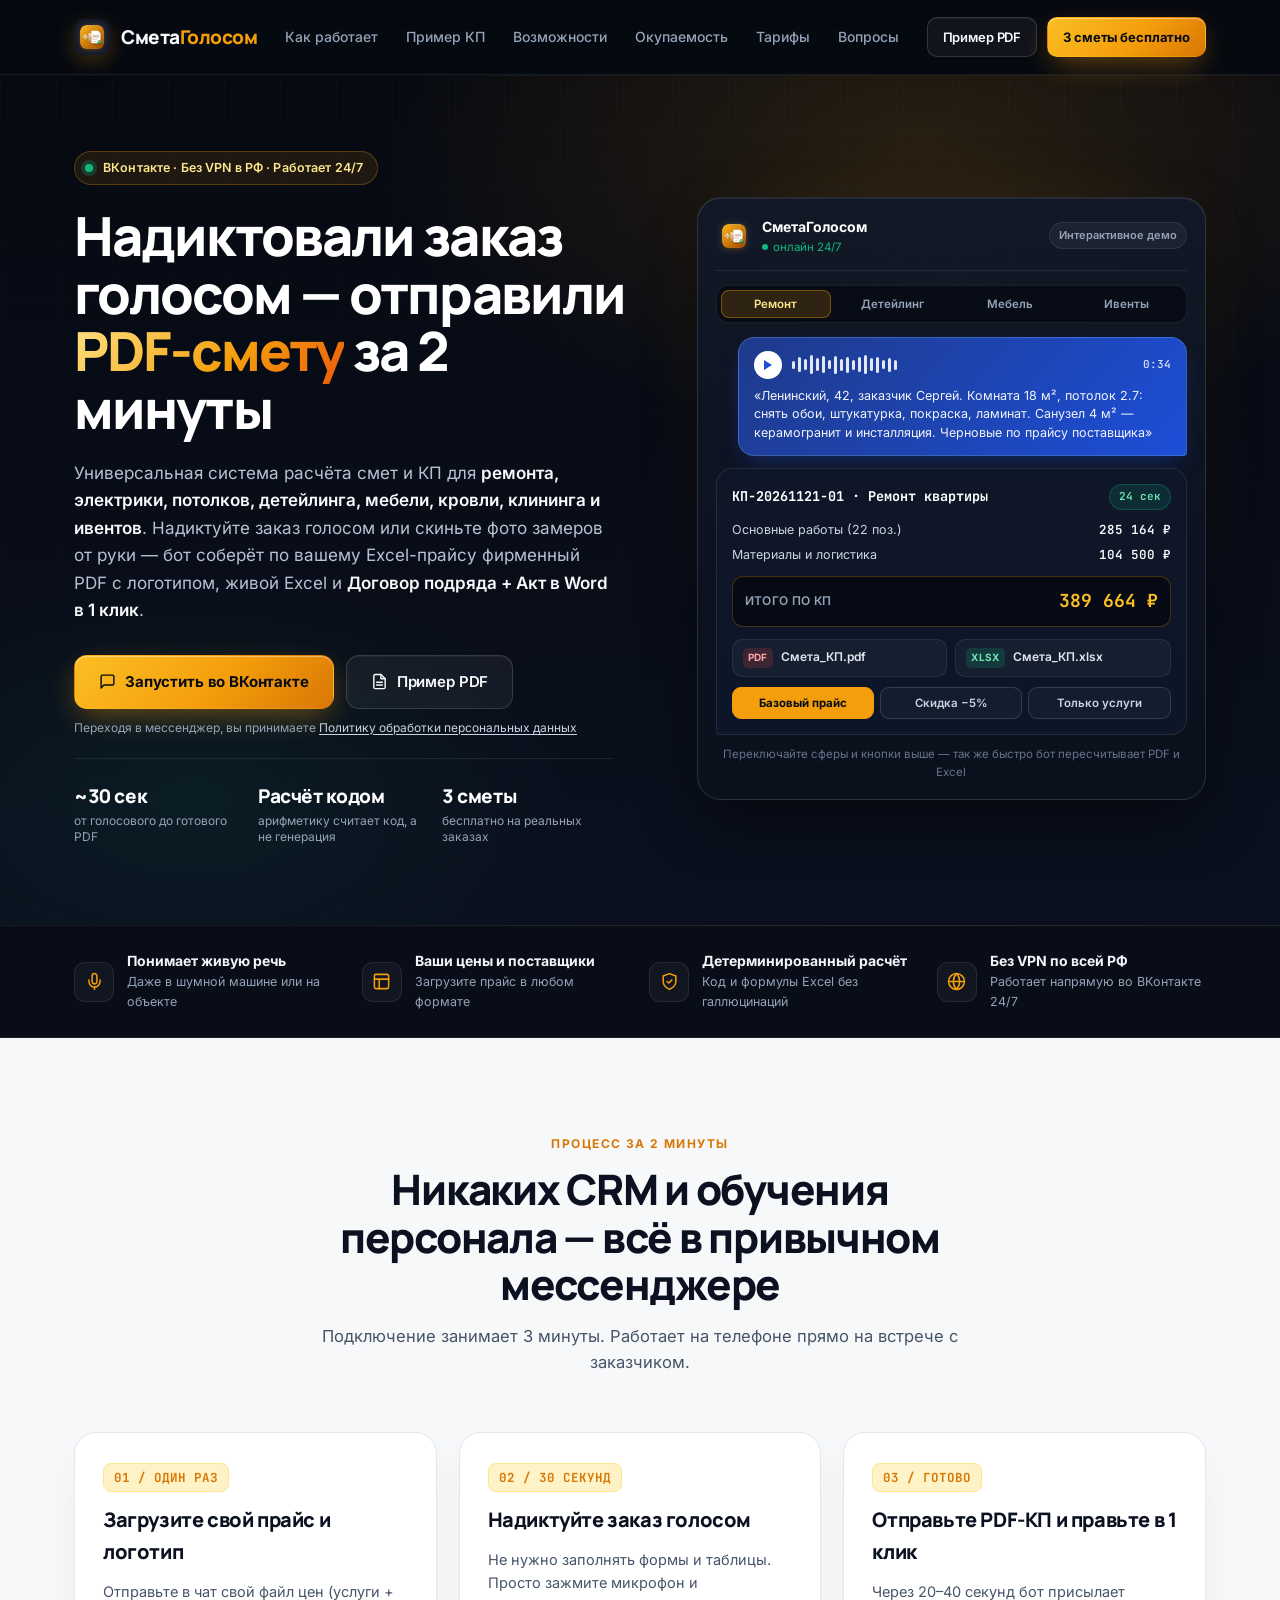
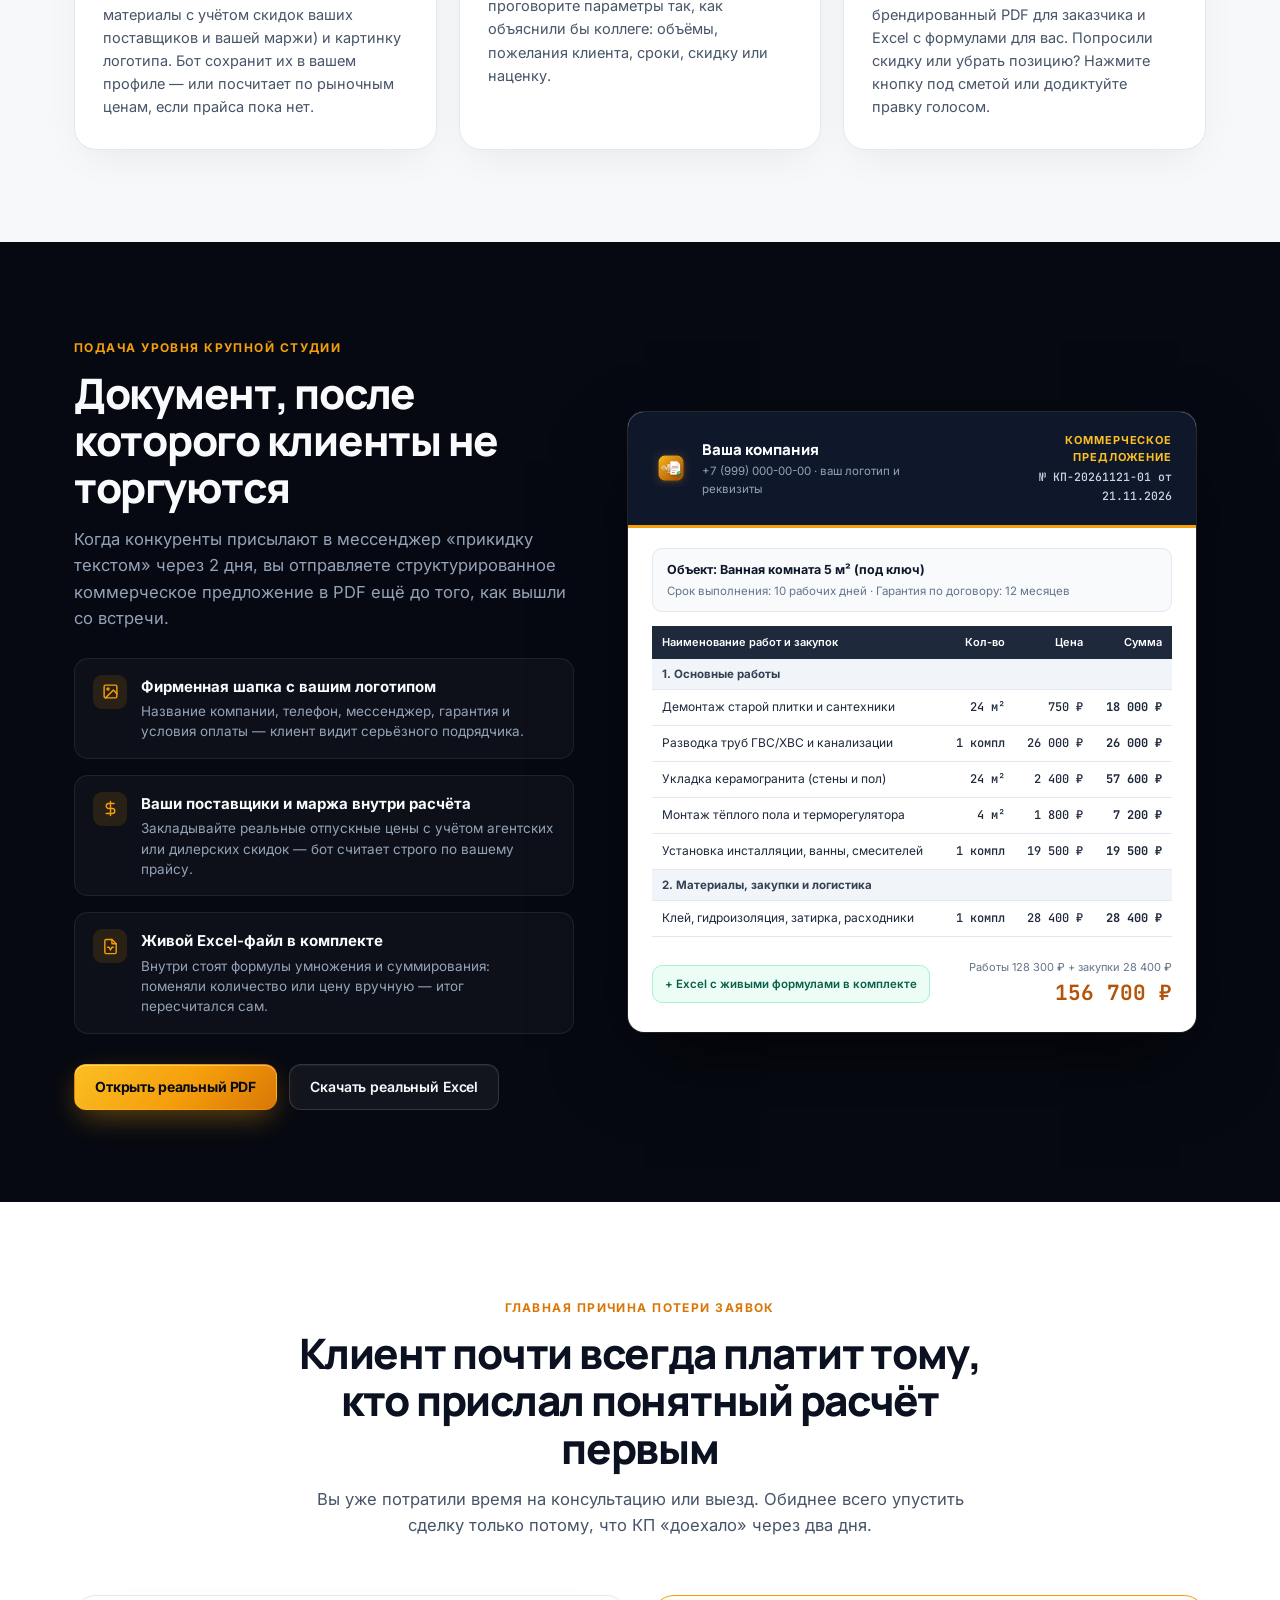
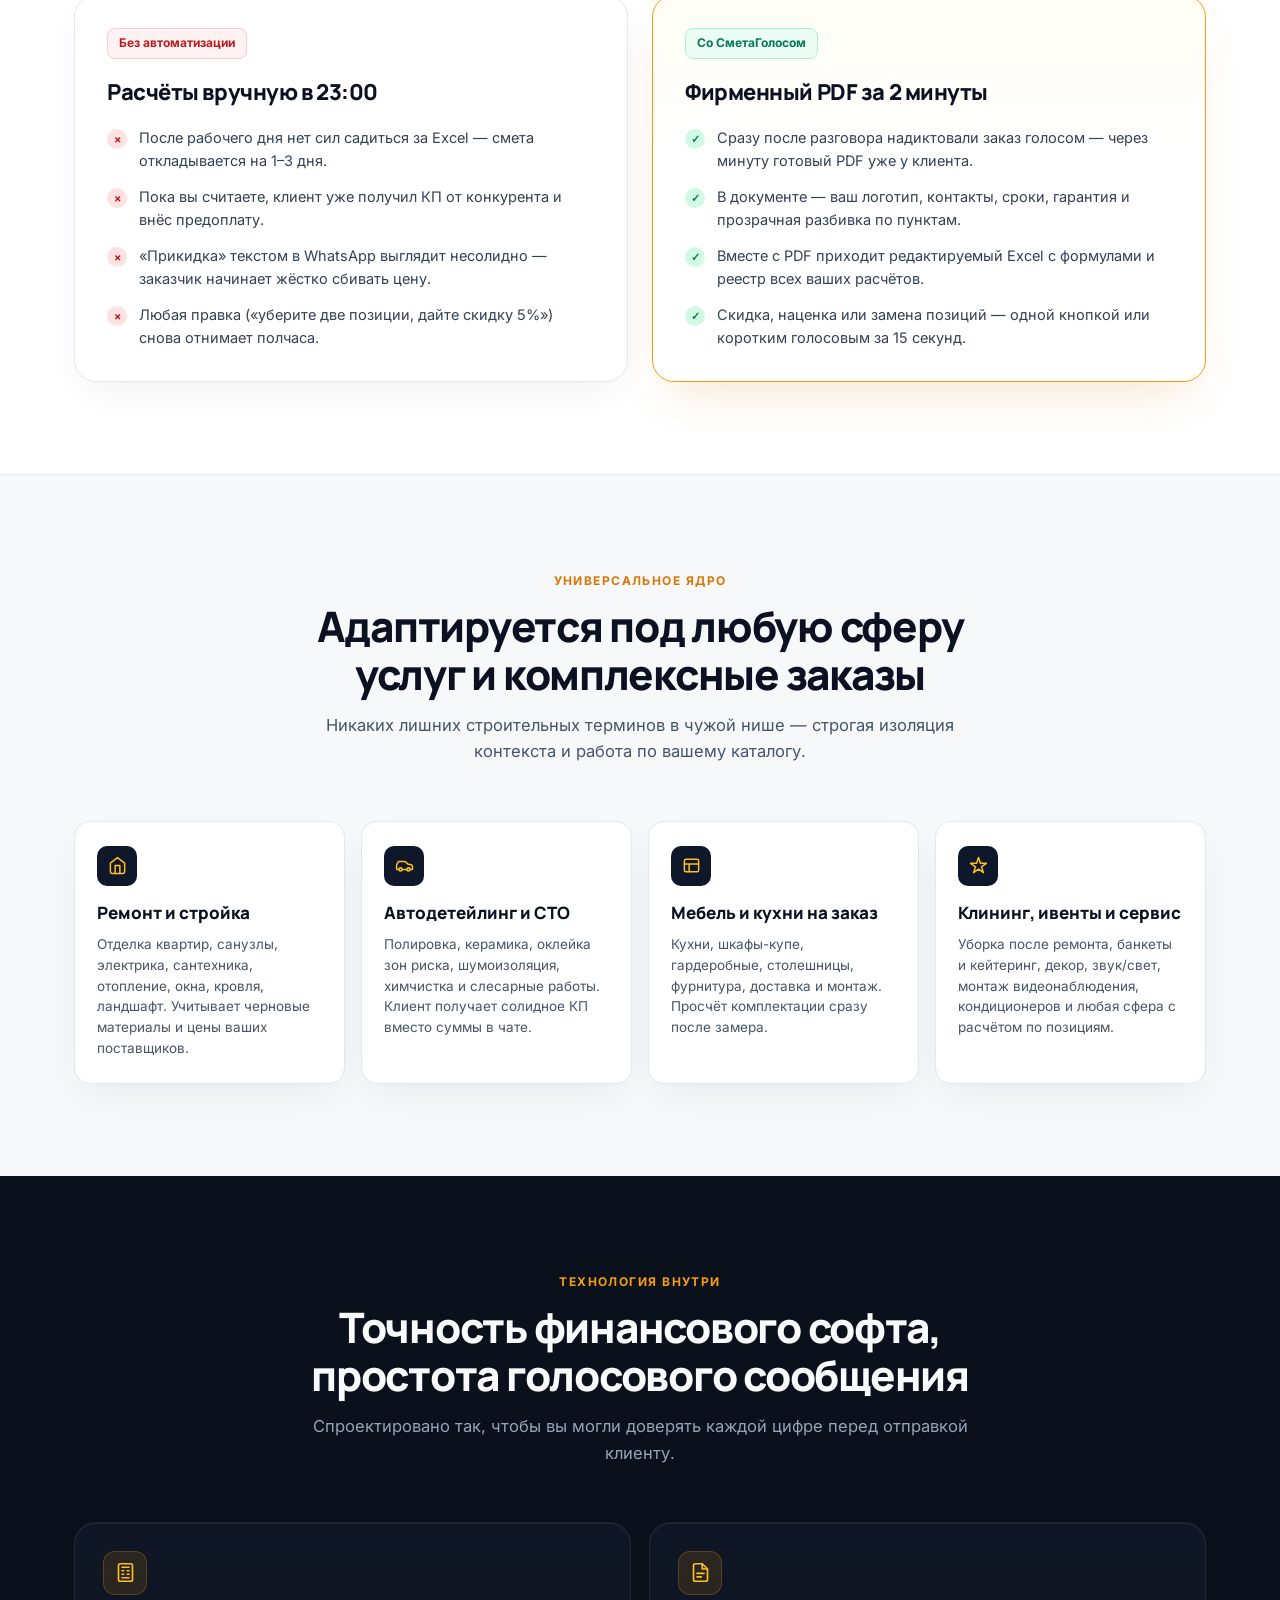
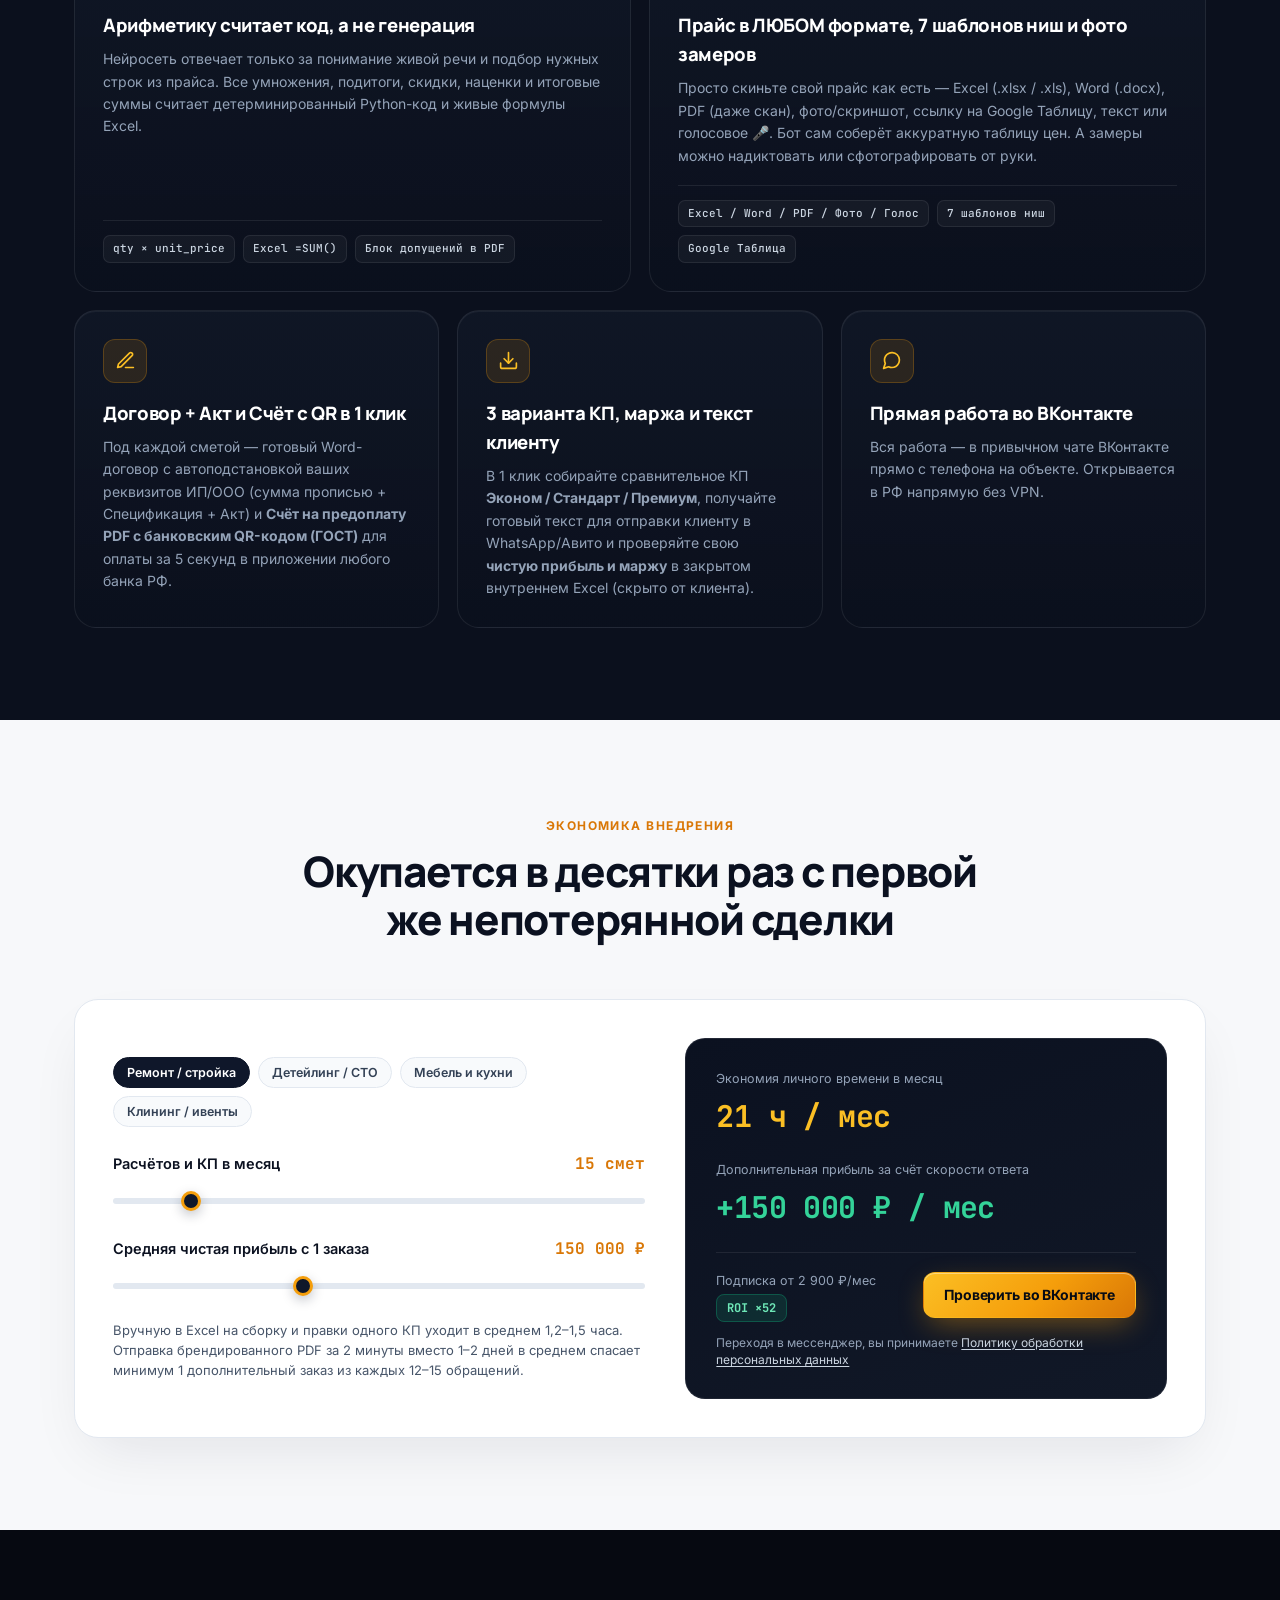
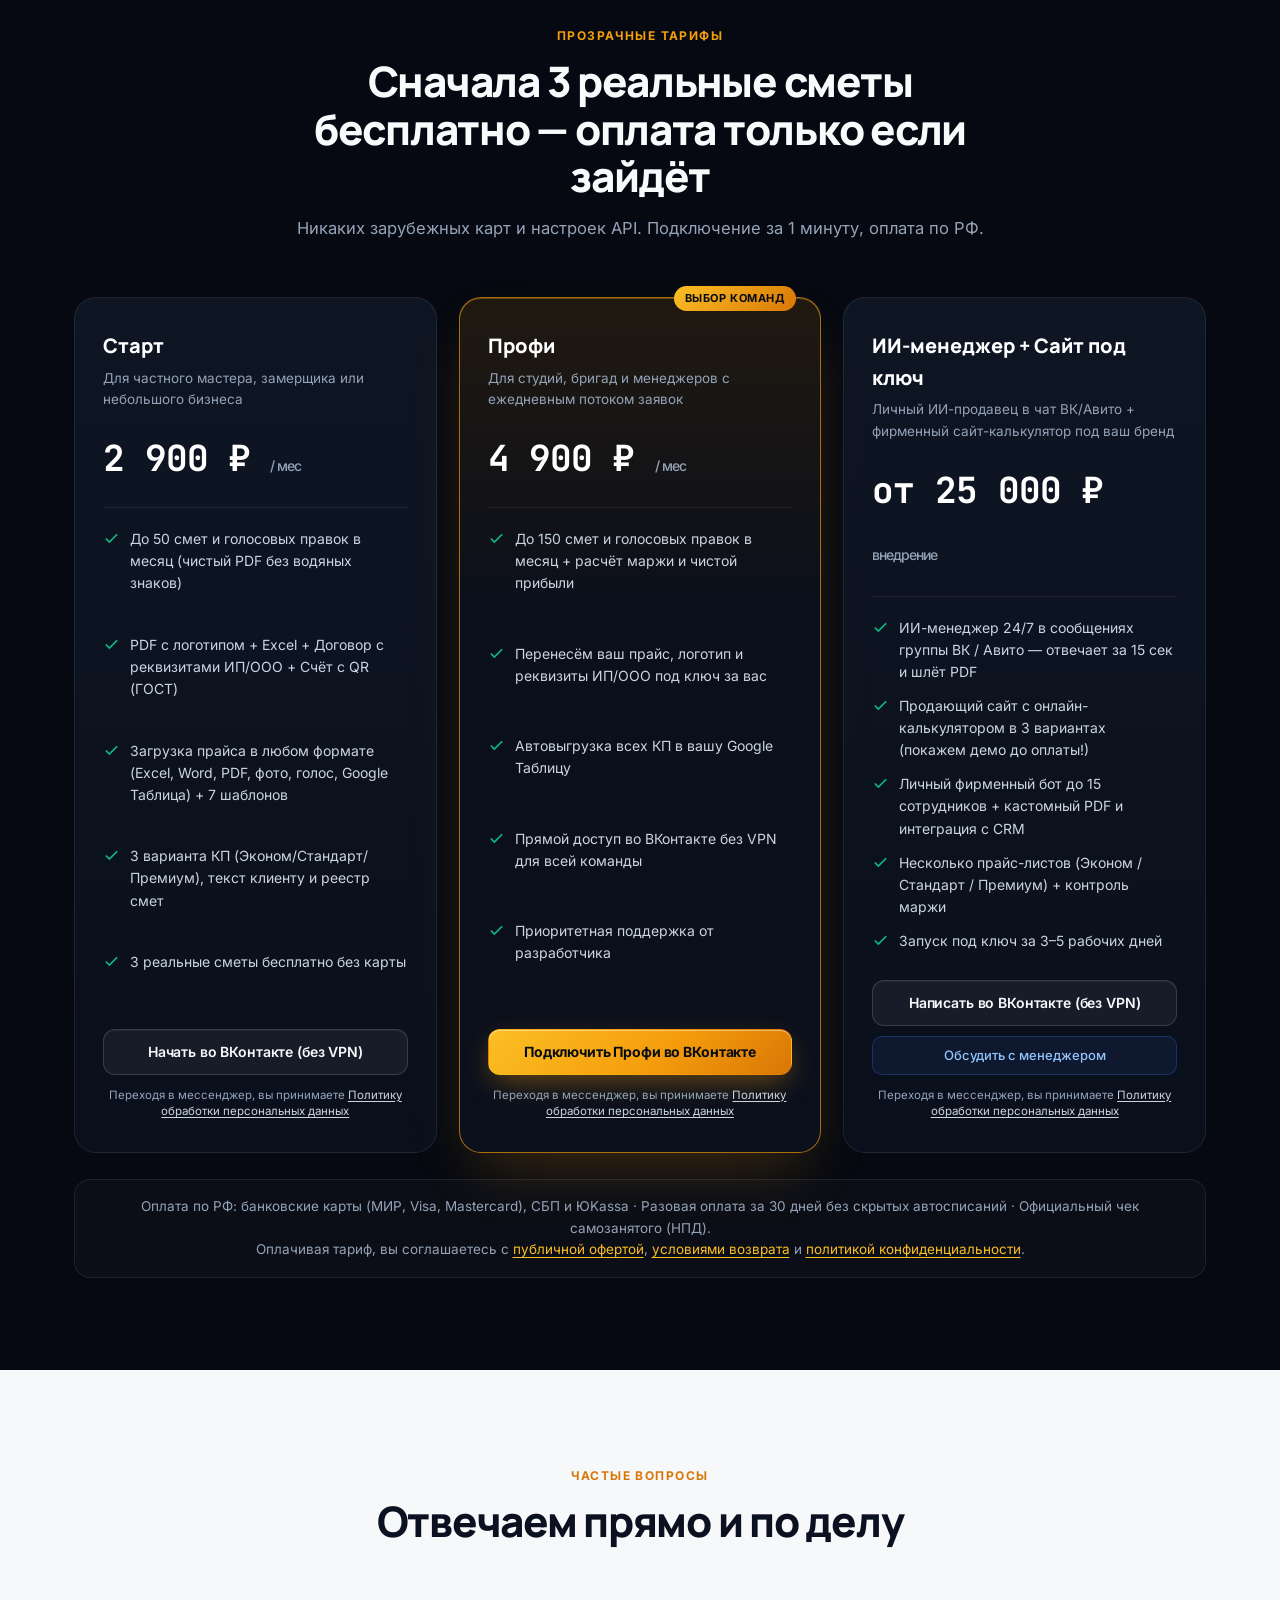
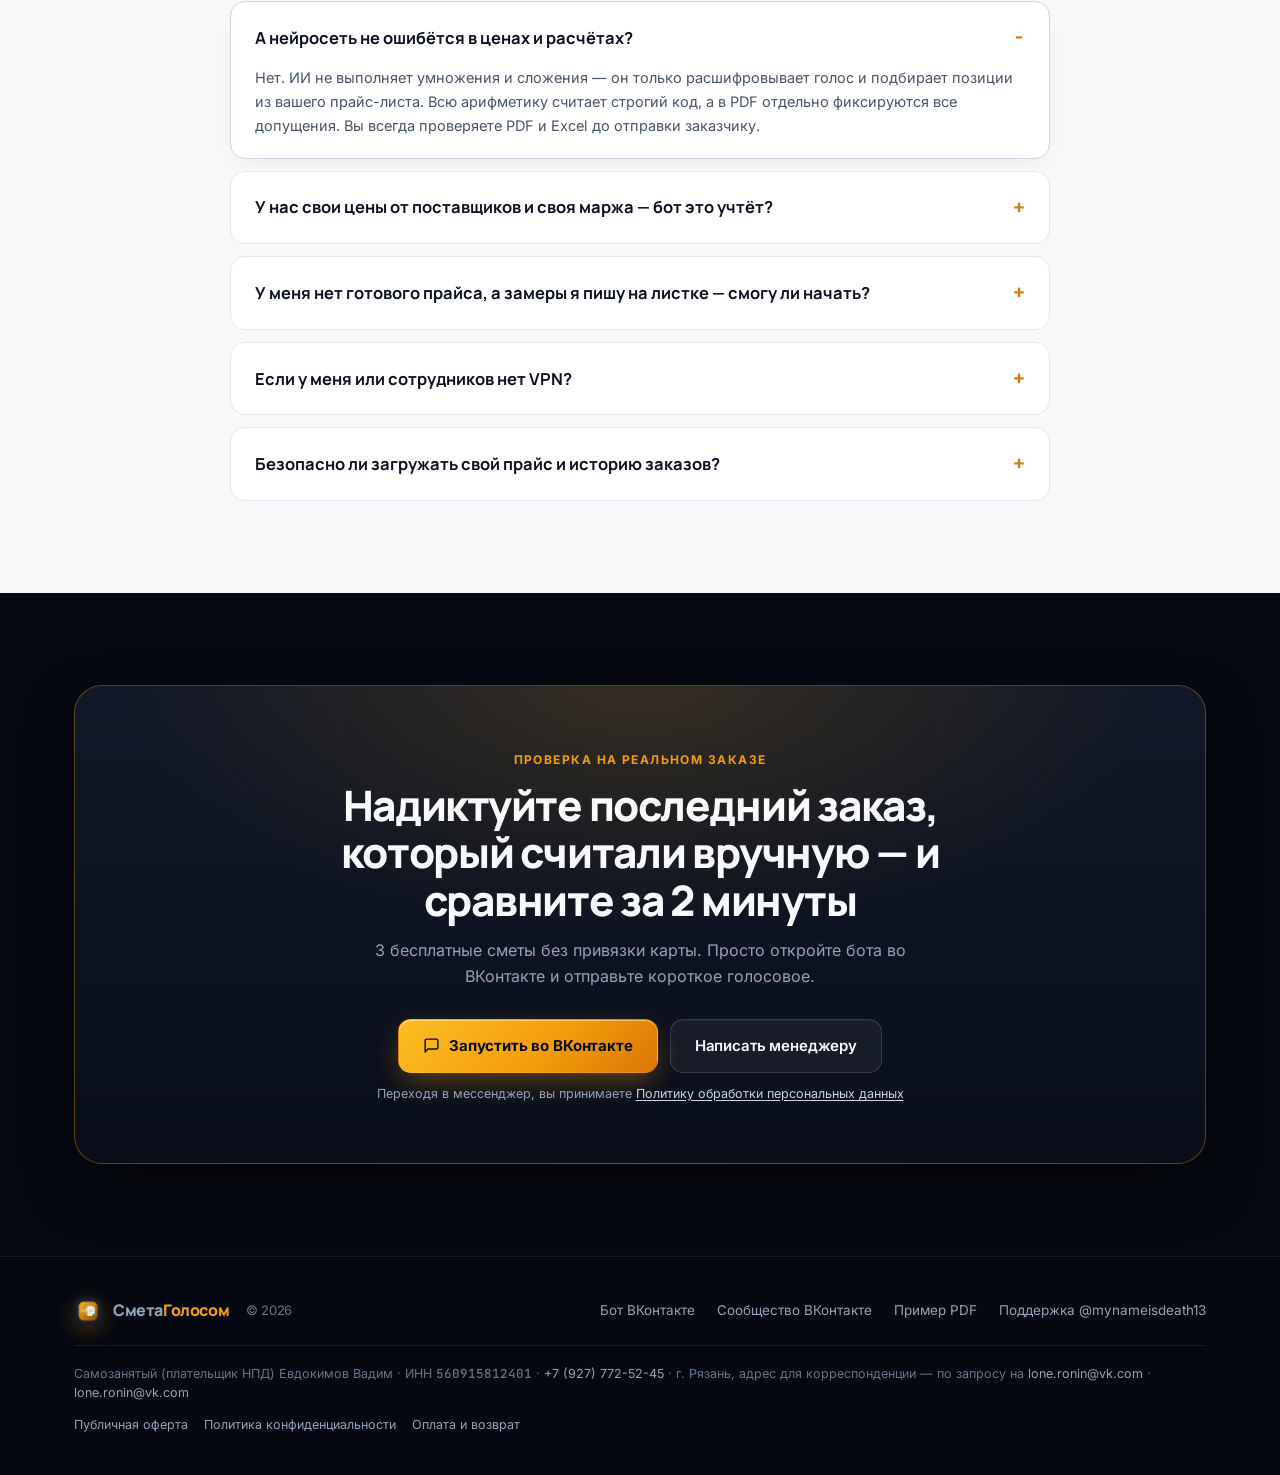
==== commit 035c20ee: "site: перевести CTA-кнопки СметаГолосом на ВКонтакте" ====
--- a/index.html
+++ b/index.html
@@ -9,9 +9,9 @@
   <meta property="og:type" content="website" />
   <meta property="og:url" content="https://smetagolosom.ru/" />
   <meta property="og:title" content="СметаГолосом — Смета и КП в PDF за 2 минуты из голосового" />
-  <meta property="og:description" content="Надиктуйте заказ голосом в Telegram или ВКонтакте — система посчитает по вашему прайсу и выдаст брендированный PDF с логотипом и Excel с формулами. 3 сметы бесплатно." />
+  <meta property="og:description" content="Надиктуйте заказ голосом во ВКонтакте — система посчитает по вашему прайсу и выдаст брендированный PDF с логотипом и Excel с формулами. 3 сметы бесплатно." />
   <meta property="og:image" content="https://smetagolosom.ru/og-preview.jpg" />
-  <meta name="description" content="Универсальный сервис автоматизации смет и коммерческих предложений в Telegram и ВКонтакте для ремонта, строительства, детейлинга, мебели, клининга, ивентов и любых услуг." />
+  <meta name="description" content="Универсальный сервис автоматизации смет и коммерческих предложений во ВКонтакте для ремонта, строительства, детейлинга, мебели, клининга, ивентов и любых услуг." />
   <link rel="preload" href="/fonts/inter-400-cyrillic.woff2" as="font" type="font/woff2" crossorigin />
   <link rel="preload" href="/fonts/manrope-600-cyrillic.woff2" as="font" type="font/woff2" crossorigin />
   <link rel="stylesheet" href="/fonts/fonts.css" />
@@ -1302,10 +1302,10 @@
       </nav>
 
       <div class="nav-actions">
-        <a class="btn btn-glass btn-sm" href="https://vk.ru/im?sel=-243551967" target="_blank" rel="noopener">
-          ВКонтакте
+        <a class="btn btn-glass btn-sm" href="/sample_smeta.pdf" target="_blank" rel="noopener">
+          Пример PDF
         </a>
-        <a class="btn btn-primary btn-sm" href="https://t.me/voicesmetabot" target="_blank" rel="noopener">
+        <a class="btn btn-primary btn-sm" href="https://vk.ru/im?sel=-243551967" target="_blank" rel="noopener">
           3 сметы бесплатно
         </a>
         <button class="burger" type="button" aria-label="Меню" onclick="document.getElementById('mobile-nav').classList.toggle('open')">
@@ -1331,7 +1331,7 @@
       <div>
         <div class="eyebrow">
           <span class="live-dot"></span>
-          <span>Telegram · ВКонтакте · Работает 24/7</span>
+          <span>ВКонтакте · Без VPN в РФ · Работает 24/7</span>
         </div>
         <h1>Надиктовали заказ голосом — отправили <span class="grad-gold">PDF-смету</span> за 2 минуты</h1>
         <p class="hero-sub">
@@ -1339,13 +1339,9 @@
         </p>
 
         <div class="hero-cta">
-          <a class="btn btn-primary btn-lg" href="https://t.me/voicesmetabot" target="_blank" rel="noopener">
-            <svg viewBox="0 0 24 24" fill="none" stroke="currentColor" stroke-width="2" stroke-linecap="round" stroke-linejoin="round"><path d="M22 2 11 13"/><path d="m22 2-7 20-4-9-9-4 20-7Z"/></svg>
-            Запустить в Telegram
-          </a>
-          <a class="btn btn-glass btn-lg" href="https://vk.ru/im?sel=-243551967" target="_blank" rel="noopener">
+          <a class="btn btn-primary btn-lg" href="https://vk.ru/im?sel=-243551967" target="_blank" rel="noopener">
             <svg viewBox="0 0 24 24" fill="none" stroke="currentColor" stroke-width="2" stroke-linecap="round" stroke-linejoin="round"><path d="M21 15a2 2 0 0 1-2 2H7l-4 4V5a2 2 0 0 1 2-2h14a2 2 0 0 1 2 2z"/></svg>
-            Открыть во ВКонтакте
+            Запустить во ВКонтакте
           </a>
           <a class="btn btn-glass btn-lg" href="/sample_smeta.pdf" target="_blank" rel="noopener">
             <svg viewBox="0 0 24 24" fill="none" stroke="currentColor" stroke-width="2" stroke-linecap="round" stroke-linejoin="round"><path d="M14 2H6a2 2 0 0 0-2 2v16a2 2 0 0 0 2 2h12a2 2 0 0 0 2-2V8z"/><polyline points="14 2 14 8 20 8"/><line x1="16" y1="13" x2="8" y2="13"/><line x1="16" y1="17" x2="8" y2="17"/></svg>
@@ -1480,7 +1476,7 @@
         </div>
         <div>
           <div class="trust-t">Без VPN по всей РФ</div>
-          <div class="trust-s">Telegram и ВКонтакте из одного ядра</div>
+          <div class="trust-s">Работает напрямую во ВКонтакте 24/7</div>
         </div>
       </div>
     </div>
@@ -1752,8 +1748,8 @@
             <div class="bento-ic">
               <svg viewBox="0 0 24 24" fill="none" stroke="currentColor" stroke-width="1.9" stroke-linecap="round" stroke-linejoin="round"><path d="M21 11.5a8.38 8.38 0 0 1-.9 3.8 8.5 8.5 0 0 1-7.6 4.7 8.38 8.38 0 0 1-3.8-.9L3 21l1.9-5.7a8.38 8.38 0 0 1-.9-3.8 8.5 8.5 0 0 1 4.7-7.6 8.38 8.38 0 0 1 3.8-.9h.5a8.48 8.48 0 0 1 8 8v.5z"/></svg>
             </div>
-            <h3>Telegram и ВКонтакте — одно ядро</h3>
-            <p>Работайте там, где удобно вам и команде: Telegram или ВКонтакте — открывается напрямую в РФ без VPN.</p>
+            <h3>Прямая работа во ВКонтакте</h3>
+            <p>Вся работа — в привычном чате ВКонтакте прямо с телефона на объекте. Открывается в РФ напрямую без VPN.</p>
           </div>
         </div>
       </div>
@@ -1813,8 +1809,7 @@
               <span class="roi-badge" id="res-roi">ROI ×51</span>
             </div>
             <div style="display:flex; gap:8px; flex-wrap:wrap;">
-              <a class="btn btn-primary" href="https://t.me/voicesmetabot" target="_blank" rel="noopener">Проверить в Telegram</a>
-              <a class="btn btn-glass" href="https://vk.ru/im?sel=-243551967" target="_blank" rel="noopener">Во ВКонтакте</a>
+              <a class="btn btn-primary" href="https://vk.ru/im?sel=-243551967" target="_blank" rel="noopener">Проверить во ВКонтакте</a>
             </div>
             <p class="policy-consent-note" style="flex-basis:100%; margin-top:2px;">Переходя в мессенджер, вы принимаете <a href="/privacy.html">Политику обработки персональных данных</a></p>
           </div>
@@ -1845,8 +1840,7 @@
             <li><svg viewBox="0 0 24 24" fill="none" stroke="currentColor" stroke-width="2.4"><polyline points="20 6 9 17 4 12"/></svg><span>3 реальные сметы бесплатно без карты</span></li>
           </ul>
           <div class="price-cta-stack">
-            <a class="btn btn-glass" href="https://t.me/voicesmetabot" target="_blank" rel="noopener">Начать в Telegram</a>
-            <a class="price-vk-link" href="https://vk.ru/im?sel=-243551967" target="_blank" rel="noopener">Открыть во ВКонтакте (без VPN)</a>
+            <a class="btn btn-glass" href="https://vk.ru/im?sel=-243551967" target="_blank" rel="noopener">Начать во ВКонтакте (без VPN)</a>
             <p class="policy-consent-note">Переходя в мессенджер, вы принимаете <a href="/privacy.html">Политику обработки персональных данных</a></p>
           </div>
         </div>
@@ -1860,12 +1854,11 @@
             <li><svg viewBox="0 0 24 24" fill="none" stroke="currentColor" stroke-width="2.4"><polyline points="20 6 9 17 4 12"/></svg><span>До 150 смет и голосовых правок в месяц + расчёт маржи и чистой прибыли</span></li>
             <li><svg viewBox="0 0 24 24" fill="none" stroke="currentColor" stroke-width="2.4"><polyline points="20 6 9 17 4 12"/></svg><span>Перенесём ваш прайс, логотип и реквизиты ИП/ООО под ключ за вас</span></li>
             <li><svg viewBox="0 0 24 24" fill="none" stroke="currentColor" stroke-width="2.4"><polyline points="20 6 9 17 4 12"/></svg><span>Автовыгрузка всех КП в вашу Google Таблицу</span></li>
-            <li><svg viewBox="0 0 24 24" fill="none" stroke="currentColor" stroke-width="2.4"><polyline points="20 6 9 17 4 12"/></svg><span>Единый доступ в Telegram + ВКонтакте</span></li>
-            <li><svg viewBox="0 0 24 24" fill="none" stroke="currentColor" stroke-width="2.4"><polyline points="20 6 9 17 4 12"/></svg><span>Приоритетная поддержка в Telegram</span></li>
+            <li><svg viewBox="0 0 24 24" fill="none" stroke="currentColor" stroke-width="2.4"><polyline points="20 6 9 17 4 12"/></svg><span>Прямой доступ во ВКонтакте без VPN для всей команды</span></li>
+            <li><svg viewBox="0 0 24 24" fill="none" stroke="currentColor" stroke-width="2.4"><polyline points="20 6 9 17 4 12"/></svg><span>Приоритетная поддержка от разработчика</span></li>
           </ul>
           <div class="price-cta-stack">
-            <a class="btn btn-primary" href="https://t.me/voicesmetabot" target="_blank" rel="noopener">Подключить Профи (Telegram)</a>
-            <a class="price-vk-link" href="https://vk.ru/im?sel=-243551967" target="_blank" rel="noopener">Подключить во ВКонтакте (без VPN)</a>
+            <a class="btn btn-primary" href="https://vk.ru/im?sel=-243551967" target="_blank" rel="noopener">Подключить Профи во ВКонтакте</a>
             <p class="policy-consent-note">Переходя в мессенджер, вы принимаете <a href="/privacy.html">Политику обработки персональных данных</a></p>
           </div>
         </div>
@@ -1882,8 +1875,8 @@
             <li><svg viewBox="0 0 24 24" fill="none" stroke="currentColor" stroke-width="2.4"><polyline points="20 6 9 17 4 12"/></svg><span>Запуск под ключ за 3–5 рабочих дней</span></li>
           </ul>
           <div class="price-cta-stack">
-            <a class="btn btn-glass" href="https://t.me/mynameisdeath13" target="_blank" rel="noopener">Обсудить в Telegram</a>
-            <a class="price-vk-link" href="https://vk.ru/im?sel=-243551967" target="_blank" rel="noopener">Написать во ВКонтакте (без VPN)</a>
+            <a class="btn btn-glass" href="https://vk.ru/im?sel=-243551967" target="_blank" rel="noopener">Написать во ВКонтакте (без VPN)</a>
+            <a class="price-vk-link" href="https://t.me/mynameisdeath13" target="_blank" rel="noopener">Обсудить с менеджером</a>
             <p class="policy-consent-note">Переходя в мессенджер, вы принимаете <a href="/privacy.html">Политику обработки персональных данных</a></p>
           </div>
         </div>
@@ -1918,7 +1911,7 @@
         </details>
         <details>
           <summary>Если у меня или сотрудников нет VPN?</summary>
-          <p>Бот работает напрямую во ВКонтакте (https://vk.ru/im?sel=-243551967) и без VPN открывается из любой точки России, как и этот сайт. Если удобнее Telegram — доступно единое ядро в @voicesmetabot.</p>
+          <p>Бот работает напрямую во ВКонтакте (<a href="https://vk.ru/im?sel=-243551967" target="_blank" rel="noopener">vk.ru/im?sel=-243551967</a>) и без VPN открывается из любой точки России, как и этот сайт.</p>
         </details>
         <details>
           <summary>Безопасно ли загружать свой прайс и историю заказов?</summary>
@@ -1934,13 +1927,9 @@
       <div class="cta-box reveal">
         <div class="kicker">Проверка на реальном заказе</div>
         <h2>Надиктуйте последний заказ, который считали вручную — и сравните за 2 минуты</h2>
-        <p>3 бесплатные сметы без привязки карты. Просто откройте Telegram или ВКонтакте и отправьте короткое голосовое.</p>
+        <p>3 бесплатные сметы без привязки карты. Просто откройте бота во ВКонтакте и отправьте короткое голосовое.</p>
         <div class="cta-actions">
-          <a class="btn btn-primary btn-lg" href="https://t.me/voicesmetabot" target="_blank" rel="noopener">
-            <svg viewBox="0 0 24 24" fill="none" stroke="currentColor" stroke-width="2" stroke-linecap="round" stroke-linejoin="round"><path d="M22 2 11 13"/><path d="m22 2-7 20-4-9-9-4 20-7Z"/></svg>
-            Запустить в Telegram
-          </a>
-          <a class="btn btn-glass btn-lg" href="https://vk.ru/im?sel=-243551967" target="_blank" rel="noopener">
+          <a class="btn btn-primary btn-lg" href="https://vk.ru/im?sel=-243551967" target="_blank" rel="noopener">
             <svg viewBox="0 0 24 24" fill="none" stroke="currentColor" stroke-width="2" stroke-linecap="round" stroke-linejoin="round"><path d="M21 15a2 2 0 0 1-2 2H7l-4 4V5a2 2 0 0 1 2-2h14a2 2 0 0 1 2 2z"/></svg>
             Запустить во ВКонтакте
           </a>
@@ -1963,7 +1952,7 @@
           <span style="font-family:var(--font-sans); font-weight:400; font-size:13px; color:var(--text-tertiary); margin-left:6px;">© 2026</span>
         </div>
         <div class="footer-links">
-          <a href="https://t.me/voicesmetabot" target="_blank" rel="noopener">Telegram @voicesmetabot</a>
+          <a href="https://vk.ru/im?sel=-243551967" target="_blank" rel="noopener">Бот ВКонтакте</a>
           <a href="https://vk.ru/club243551967" target="_blank" rel="noopener">Сообщество ВКонтакте</a>
           <a href="/sample_smeta.pdf" target="_blank" rel="noopener">Пример PDF</a>
           <a href="https://t.me/mynameisdeath13" target="_blank" rel="noopener">Поддержка @mynameisdeath13</a>
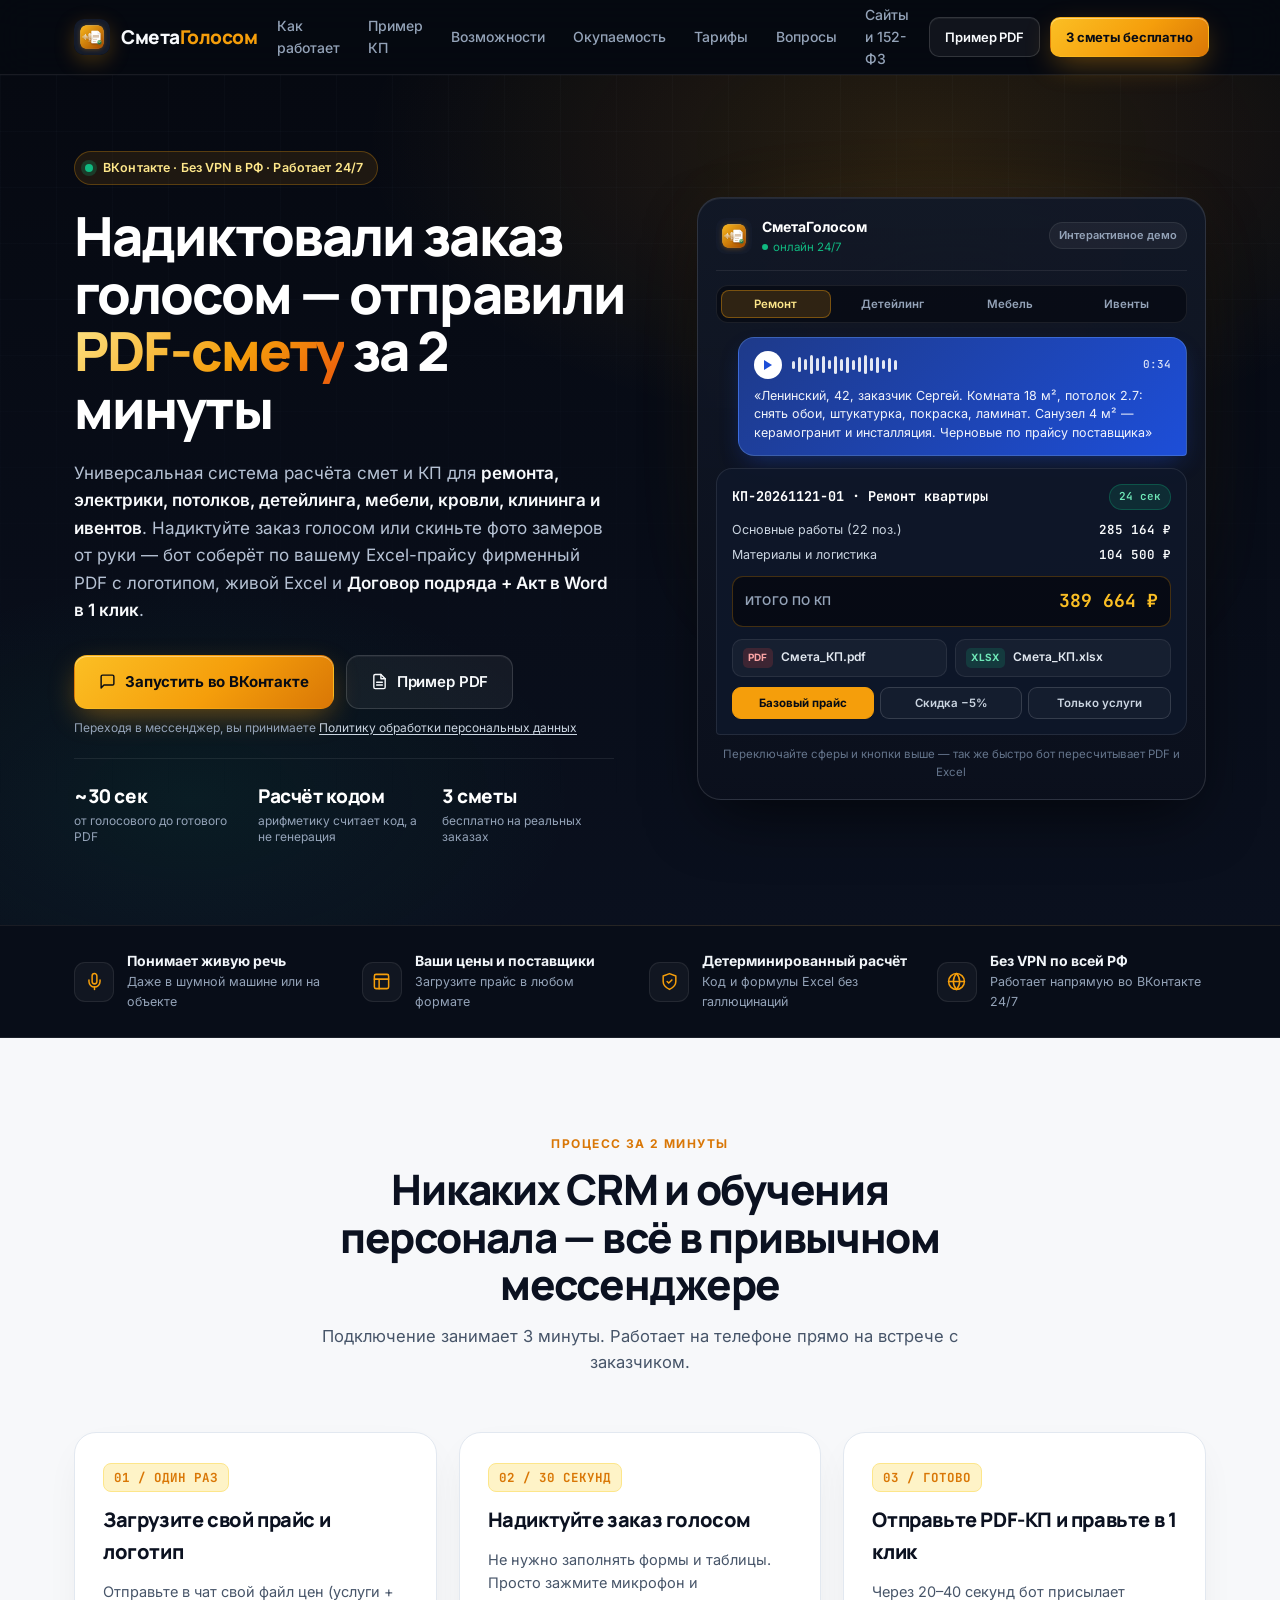
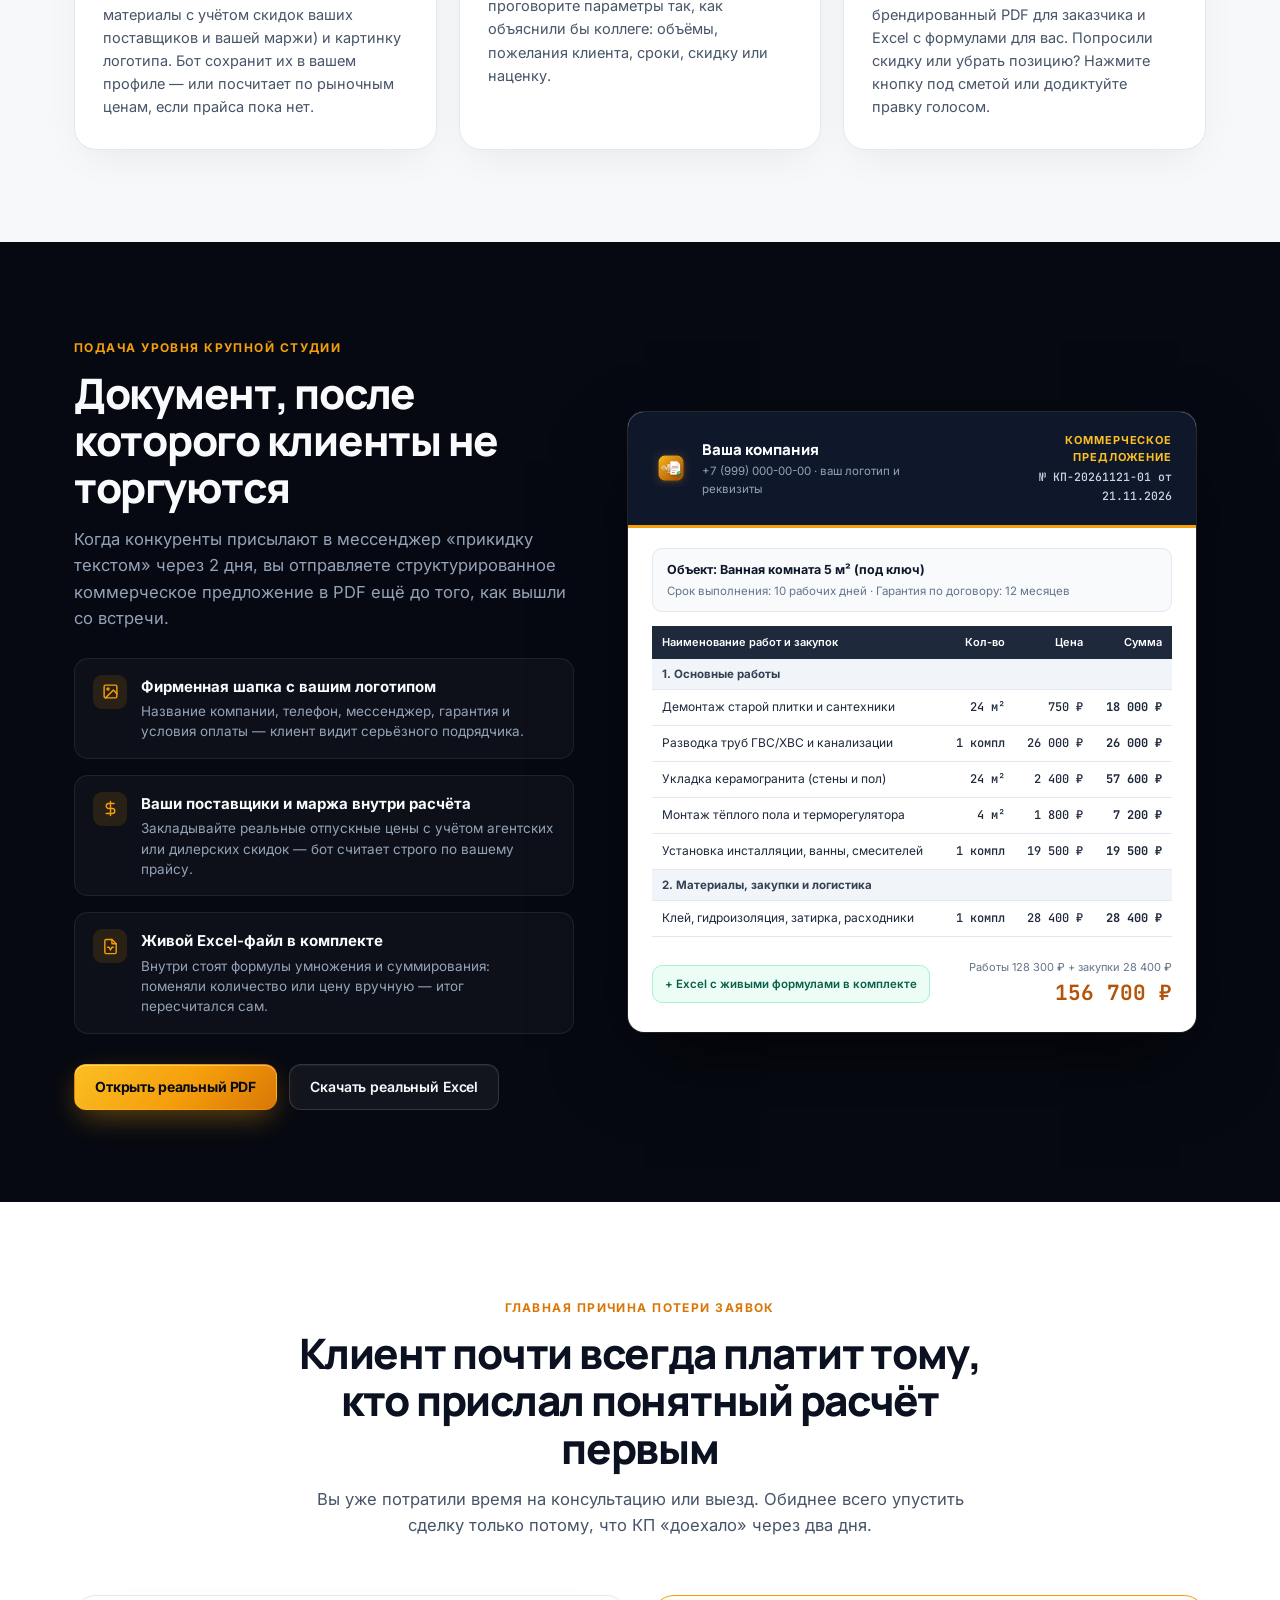
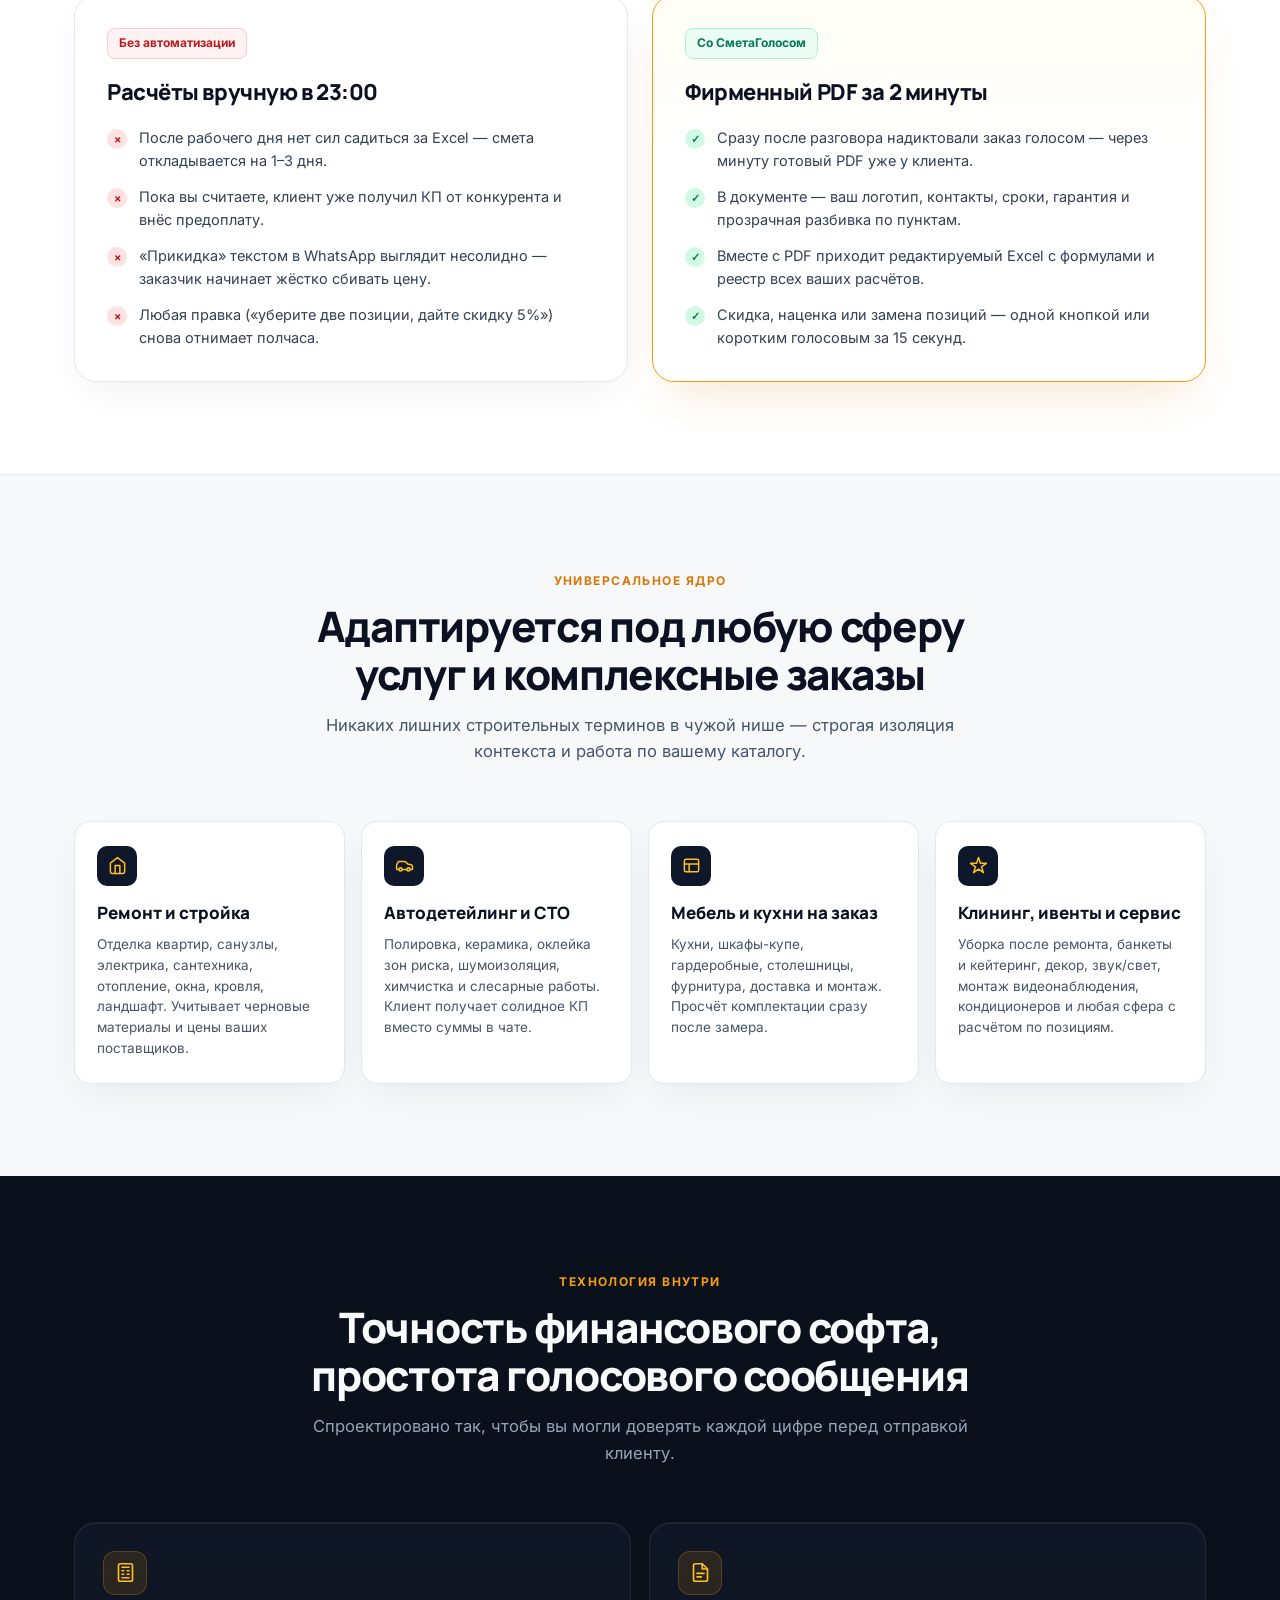
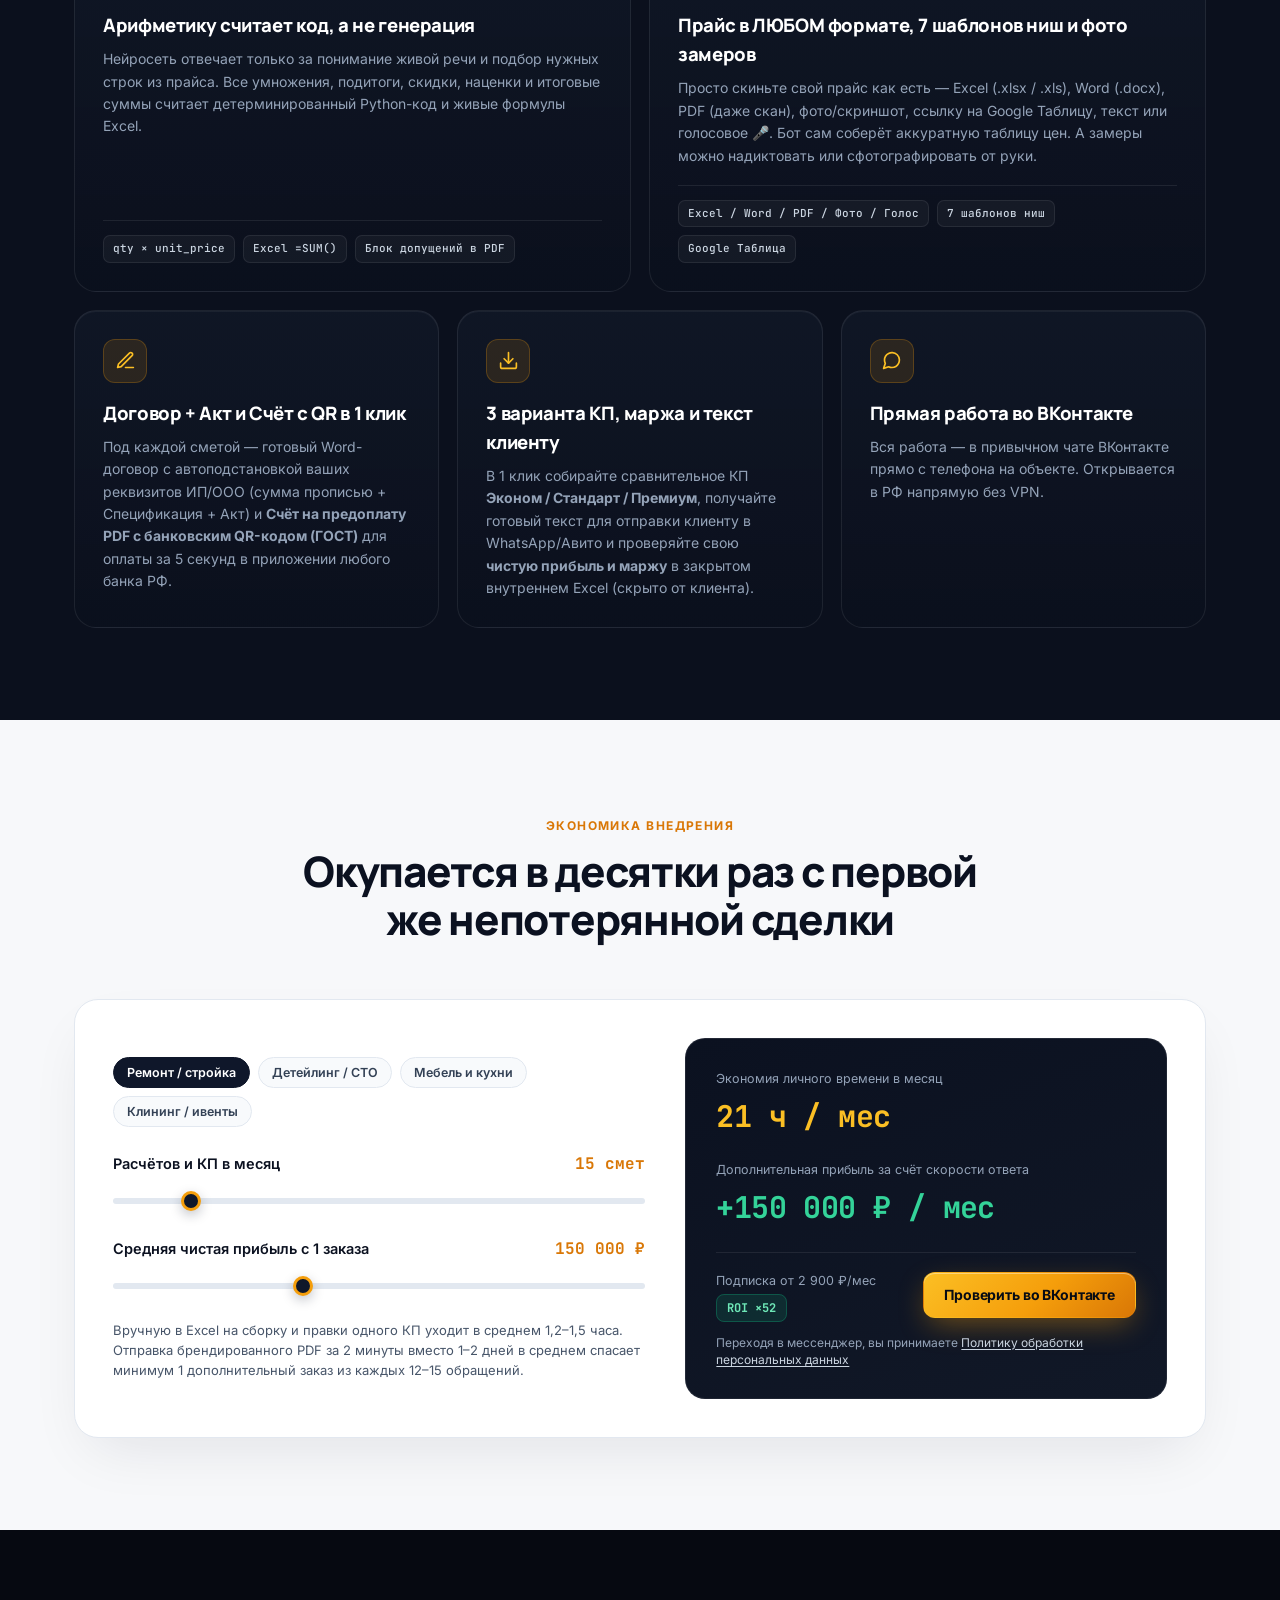
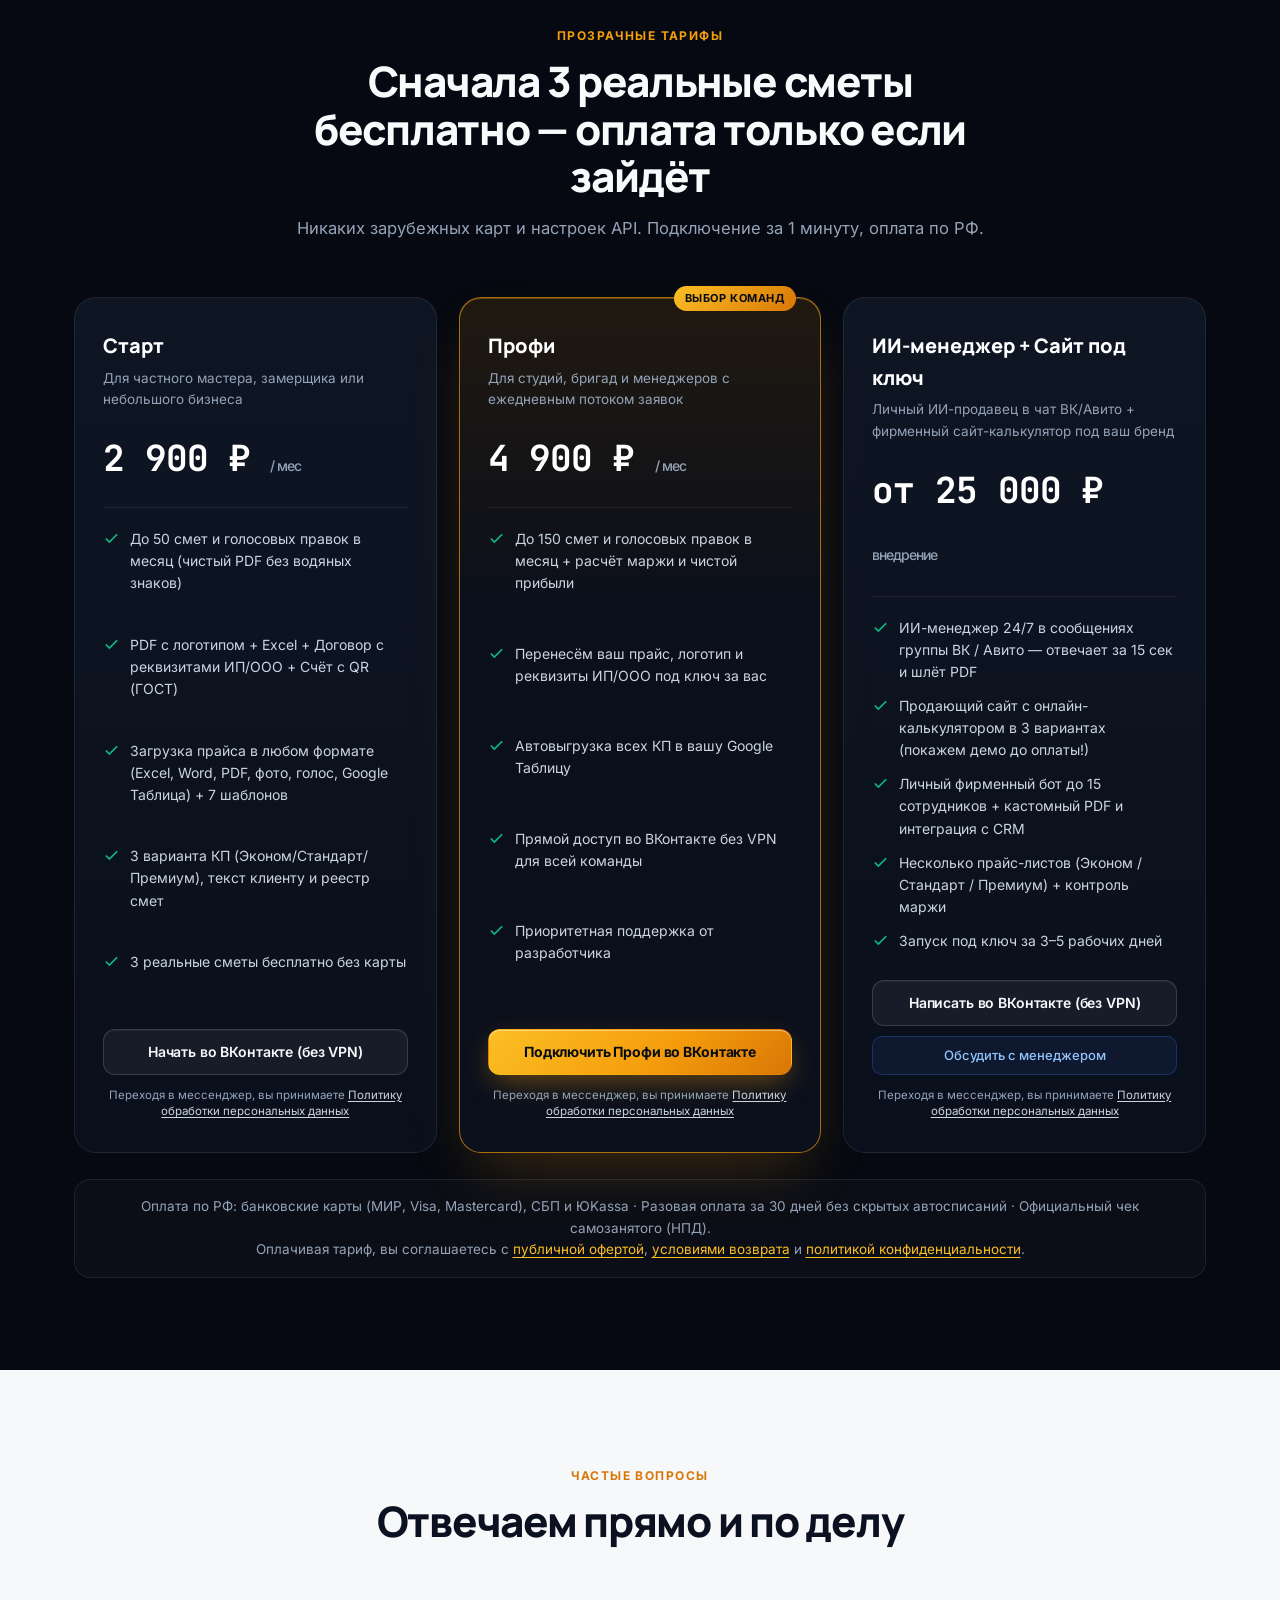
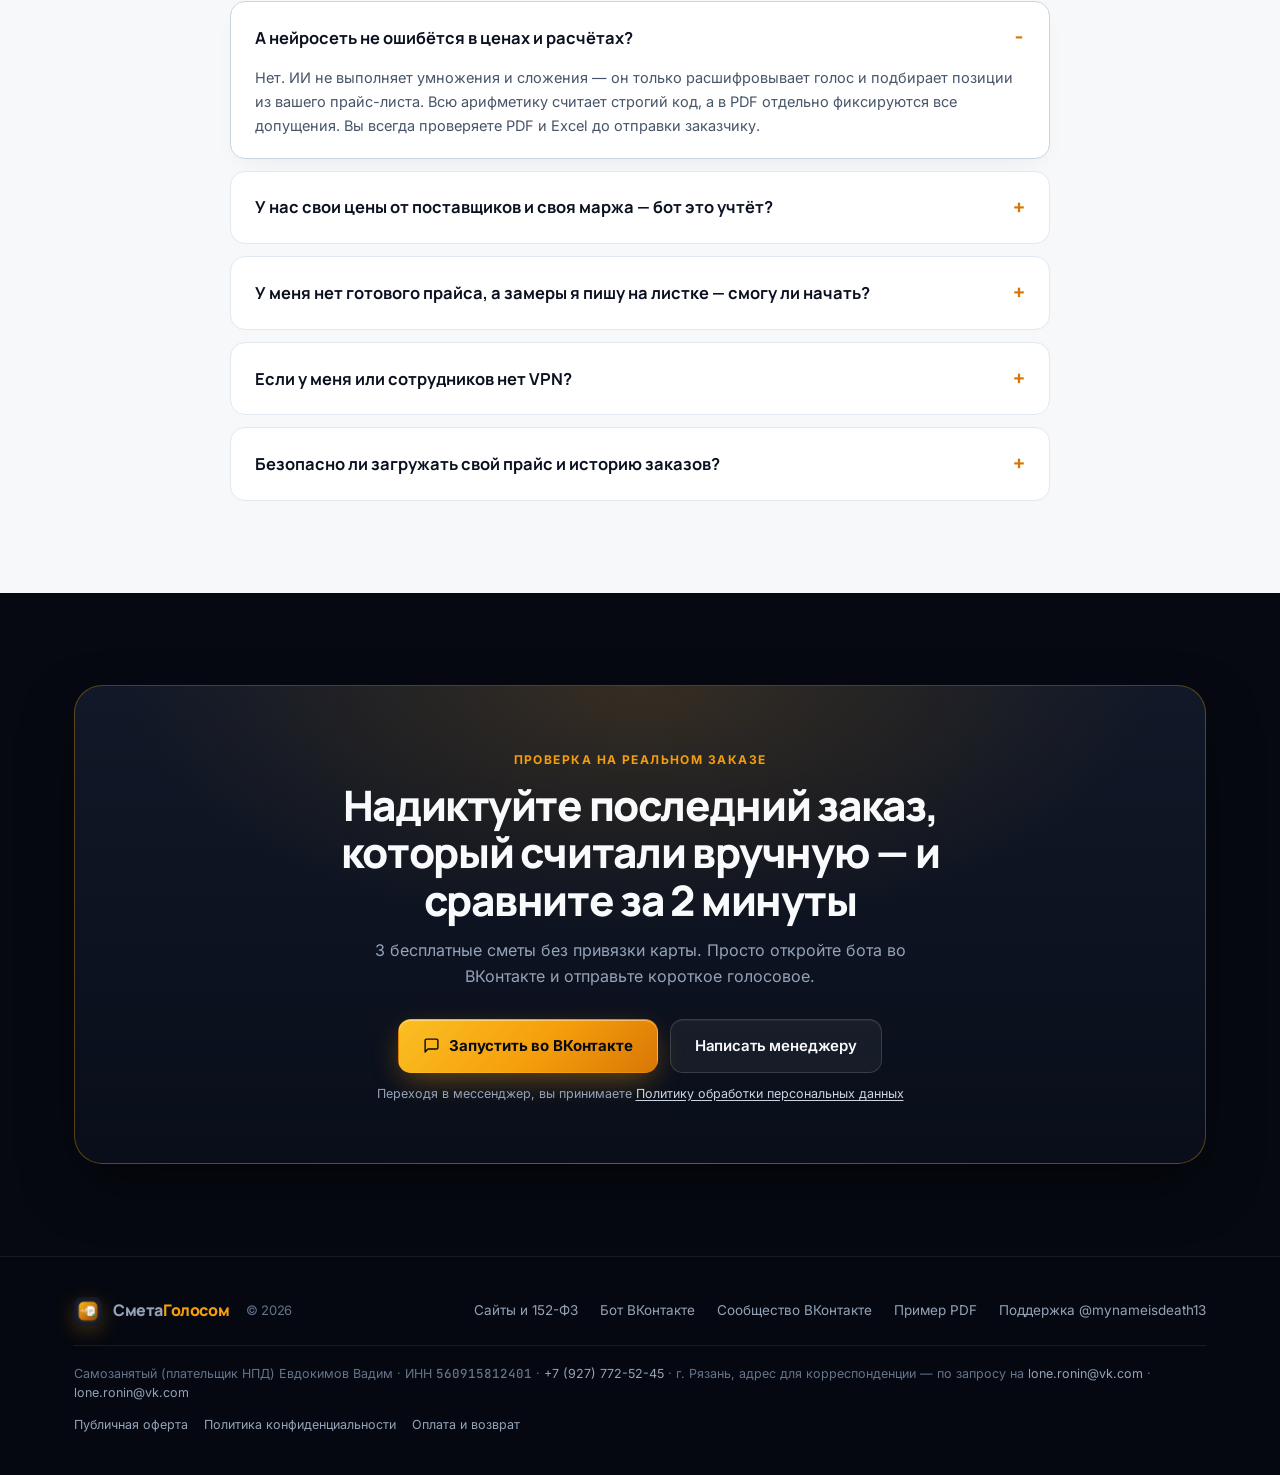
==== commit 2f1a51b9: "nav: добавить ссылку на раздел Сайты и 152-ФЗ (/sites/) в шапку и подвал" ====
--- a/index.html
+++ b/index.html
@@ -1299,6 +1299,7 @@
         <a href="#calculator">Окупаемость</a>
         <a href="#pricing">Тарифы</a>
         <a href="#faq">Вопросы</a>
+        <a href="/sites/">Сайты и 152-ФЗ</a>
       </nav>
 
       <div class="nav-actions">
@@ -1952,6 +1953,7 @@
           <span style="font-family:var(--font-sans); font-weight:400; font-size:13px; color:var(--text-tertiary); margin-left:6px;">© 2026</span>
         </div>
         <div class="footer-links">
+          <a href="/sites/">Сайты и 152-ФЗ</a>
           <a href="https://vk.ru/im?sel=-243551967" target="_blank" rel="noopener">Бот ВКонтакте</a>
           <a href="https://vk.ru/club243551967" target="_blank" rel="noopener">Сообщество ВКонтакте</a>
           <a href="/sample_smeta.pdf" target="_blank" rel="noopener">Пример PDF</a>
